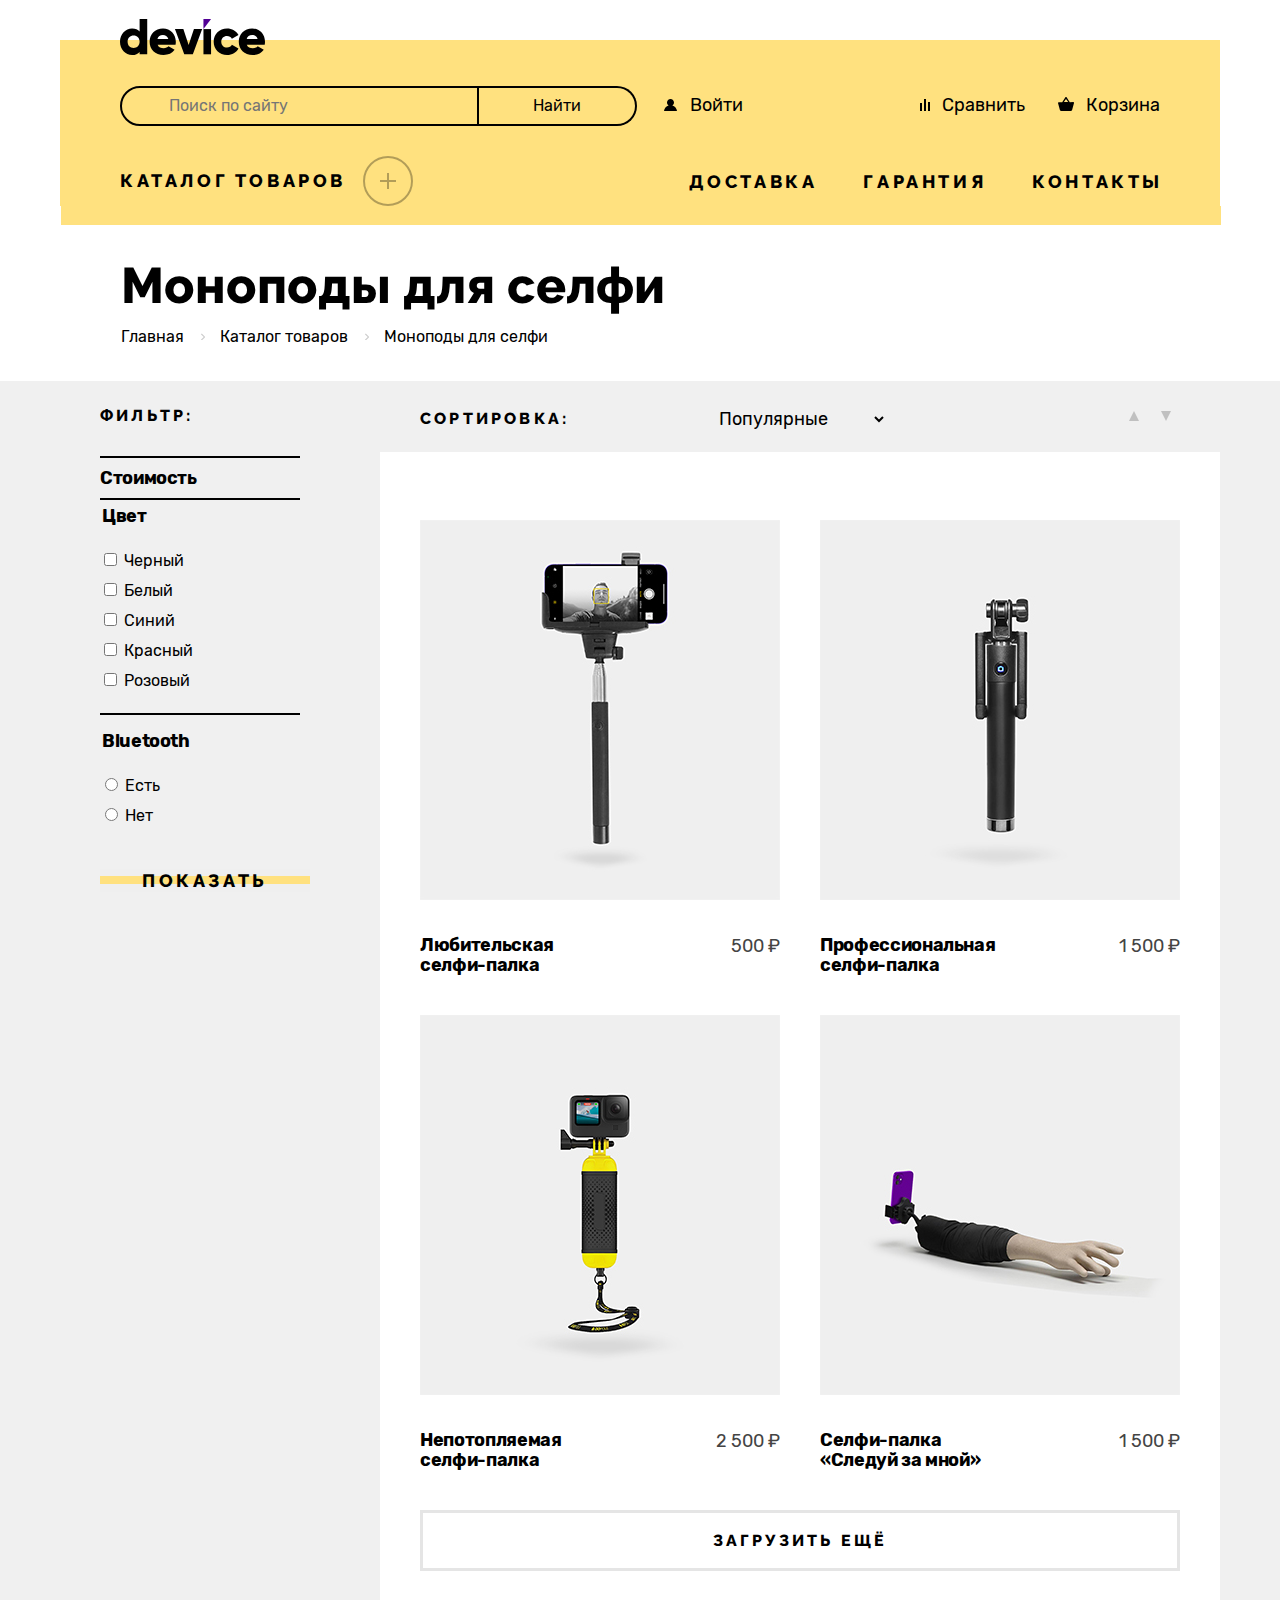
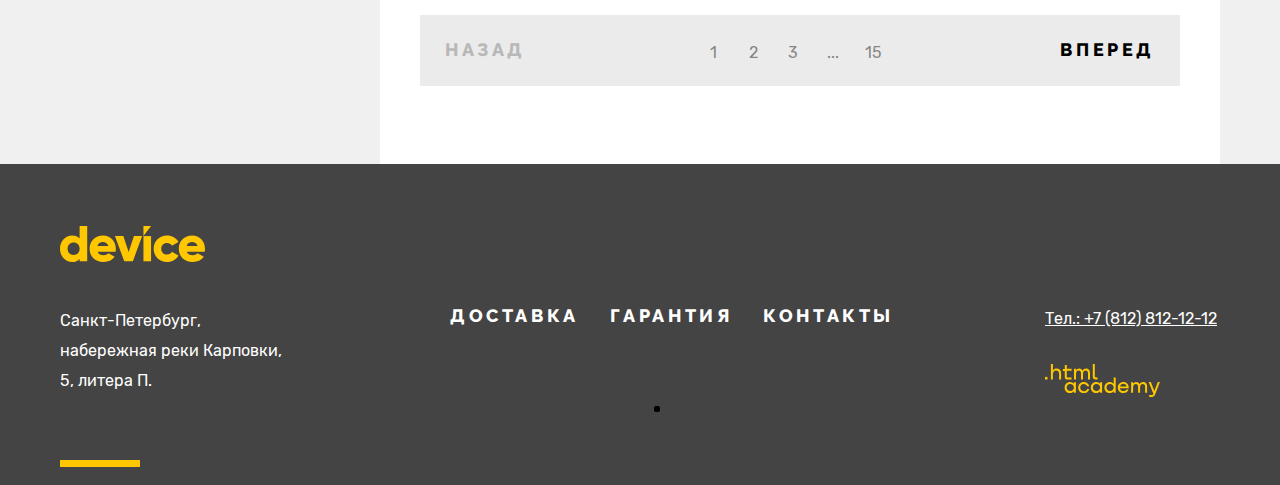
==== catalog.html @ 8b95922e "all" ====
<!DOCTYPE html>
<html lang="ru">

<head>
  <meta charset="utf-8">
  <title>Каталог</title>
  <link rel="stylesheet" href="styles/styles.css">
</head>

<body>
  <header class="page-header">
    <a class="logo-link" href="index.html"">
      <img class="logo" src="images/logo-header.svg" alt="Логотип Device.">
    </a>
    <nav class="navigation">
      <div class="search-line">
        <form action="#" class="search-form">
          <input class="search-input" type="text" name="search-text" placeholder="Поиск по сайту">
          <button type="submit" class="search-button">Найти</button>
        </form>
        <ul class="user-menu">
          <li class="user-item-enter">
            <a href="" class="user-link user--enter">Войти</a>
          </li>
          <div class="basket-item">
            <li class="user-item">
              <a href="" class="user-link user--compare">Сравнить</a>
            </li>
            <li class="user-item">
              <a href="" class="user-link user--basket">Корзина</a>
            </li>
          </div>
        </ul>
      </div>
      <div class="navigation-block">
        <div class="catalog-block">
          <a href="#" class="catalog-link catalog--plus">Каталог товаров</a>
          <div class="subcatalog">
            <ul class="subcatalog-list">
              <li class="subcatalog-item">
                <a href="#" class="subcatalog-link">Виртуальная реальность</a>
              </li>
              <li class="subcatalog-item">
                <a href="#" class="subcatalog-link">Моноподы для cелфи</a>
              </li>
              <li class="subcatalog-item">
                <a href="#" class="subcatalog-link">Экшн-камеры</a>
              </li>
            </ul>
            <ul class="subcatalog-list">
              <li class="subcatalog-item">
                <a href="#" class="subcatalog-link">Фитнес-браслеты</a>
              </li>
              <li class="subcatalog-item">
                <a href="#" class="subcatalog-link">Умные часы</a>
              </li>
            </ul>
            <ul class="subcatalog-list">
              <li class="subcatalog-item">
                <a href="#" class="subcatalog-link">Квадрокоптеры</a>
              </li>
            </ul>
          </div>
        </div>
        <ul class="navigation-service">
          <li class="navigation-service-item">
            <a href="#" class="navigation-service-link">Доставка</a>
          </li>
          <li class="navigation-service-item">
            <a href="#" class="navigation-service-link">Гарантия</a>
          </li>
          <li class="navigation-service-item">
            <a href="#" class="navigation-service-link">Контакты</a>
          </li>
        </ul>
      </div>
    </nav>
  </header>
  <main class="main-inner">
    <header class="navigation-main">
      <span class="yellow-line"></span>
      <div class="navigation-main-block">
        <h1 class="navigation-title">Моноподы для селфи</h1>
        <ul class="navigation-list">
          <li class="navigation-item">
            <a class="navigation-link" href="">Главная</a>
          </li>
          <li class="navigation-item">
            <a class="navigation-link" href="">Каталог товаров</a>
          </li>
          <li class="navigation-item">
            <a class="navigation-link" href="">Моноподы для селфи</a>
          </li>
        </ul>
      </div>
    </header>
    <section class="catalog">
      <div class="catalog-size">
        <div class="catalog-blocks">
          <div class="filter-block">
            <h2 class="visually-hidden">Список товаров с фильтрами</h2>
            <form class="catalog-filter" action="" method="get">
              <h3 class="catalog-title">Фильтр:</h3>
              <h3 class="catalog-sum">Стоимость</h3>
              <fieldset class="catalog-color">
                <legend class="catalog-color-title">Цвет</legend>
                <ul class="catalog-color-list">
                  <li class="catalog-color-item">
                    <label class="control">
                      <input class="control-input" type="checkbox" name="black">
                      Черный
                    </label>
                  </li>
                  <li class="catalog-color-item">
                    <label class="control">
                      <input class="control-input" type="checkbox" name="white">
                      Белый
                    </label>
                  </li>
                  <li class="catalog-color-item">
                    <label class="control">
                      <input class="control-input" type="checkbox" name="blue">
                      Синий
                    </label>
                  </li>
                  <li class="catalog-color-item">
                    <label class="control">
                      <input class="control-input" type="checkbox" name="red">
                      Красный
                    </label>
                  </li>
                  <li class="catalog-color-item">
                    <label class="control">
                      <input class="control-input" type="checkbox" name="pink">
                      Розовый
                    </label>
                  </li>
                </ul>
              </fieldset>
              <fieldset class="catalog-parametr">
                <legend class="catalog-parametr-title">Bluetooth</legend>
                <ul class="catalog-parametr-list">
                  <li class="catalog-parametr-item">
                    <label class="control-parametr">
                      <input class="control-input" type="radio" name="yes">
                      Есть
                    </label>
                  </li>
                  <li class="catalog-parametr-item">
                    <label class="control-parametr">
                      <input class="control-input" type="radio" name="no">
                      Нет
                    </label>
                  </li>
                </ul>
              </fieldset>
              <button class="button-show">Показать</button>
            </form>
          </div>
          <div class="product-block">
            <div class="product-sorting">
              <h2 class="product-title-sorting">Сортировка:</h2>
              <select class="select-control" name="#" id="#">
                <option value="popular">Популярные</option>
                <option value="cheap">Сначала дешёвое</option>
                <option value="expensive">Сначала дорогое</option>
              </select>
              <a href="#" class="button-up button-light">
                <span class="visually-hidden">Показать список</span>
              </a>
              <a class="button-down" href="#">
                <span class="visually-hidden">Показать карточки</span>
              </a>
            </div>
            <div class="background-product">
              <div class="product-image-block">
                <ul class="product-list">
                  <li class="product-item">
                    <a class="product-link" href="#">
                      <img class="product-image" src="./images/product/product-1.jpg" width="360px"
                      height="380px" alt="#">
                      <h3 class="product-title">Любительская селфи-палка</h3>
                      <p class="product-price">500 ₽</p>
                    </a>
                  </li>
                </ul>
                <ul class="product-list">
                  <li class="product-item">
                    <a class="product-link" href="#">
                    <img class="product-image" src="./images/product/product-2.jpg" width="360px"
                      height="380px" alt="#">
                      <h3 class="product-title">Профессиональная селфи-палка</h3>
                      <p class="product-price">1 500 ₽</p>
                    </a>
                  </li>
                </ul>
                <ul class="product-list">
                  <li class="product-item">
                    <a class="product-link" href="#">
                    <img class="product-image" src="./images/product/product-3.jpg" width="360px"
                      height="380px" alt="#">
                      <h3 class="product-title">Непотопляемая селфи-палка</h3>
                      <p class="product-price">2 500 ₽</p>
                    </a>
                  </li>
                </ul>
                <ul class="product-list">
                  <li class="product-item">
                    <a class="product-link" href="#">
                    <img class="product-image" src="./images/product/product-4.jpg" width="360px"
                      height="380px" alt="#">
                      <h3 class="product-title">Селфи-палка «Следуй за мной»</h3>
                      <p class="product-price">1 500 ₽</p>
                    </a>
                  </li>
                </ul>
              </div>
              <button class="download-more">Загрузить ещё</button>
              <ul class="pagination">
                <li class="pagination-item">
                  <a class="pagination-link pagination-prev pagination-disabled">Назад</a>
                </li>
                <ul class="pagination-number">
                  <li class="pagination-item-number">
                    <a class="pagination-link-number pagination-current">1</a>
                  </li>
                  <li class="pagination-item-number">
                    <a class="pagination-link-number" href="#">2</a>
                  </li>
                  <li class="pagination-item-number">
                    <a class="pagination-link-number" href="#">3</a>
                  </li>
                  <li class="pagination-item-number">
                    <a class="pagination-link-number" href="#">...</a>
                  </li>
                  <li class="pagination-item-number">
                    <a class="pagination-link-number" href="#">15</a>
                  </li>
                </ul>
                <li class="pagination-item">
                  <a class="pagination-link pagination-next" href="#">Вперед</a>
                </li>
            </div>
          </div>
        </div>
      </div>
      </div>
    </section>
  </main>

  <footer class="page-footer">
    <div class="page-footer-width">
      <div class="page-footer-box">
        <section class="page-footer-address">
          <img class="page-footer-logo" src="images/logo-footer.svg" alt="Логотип Device.">
          <address class="page-footer-address-more">Санкт-Петербург, набережная реки Карповки, 5, литера П.</address>
          <span class="footer-strip"></span>
        </section>
        <section class="footer-navigation-social">
          <ul class="footer-navigation-list" class="footer-navigation-contacts">
            <li class="footer-navigation-item">
              <a class=footer-navigation-link href="#">Доставка</a>
            </li>
            <li class="footer-navigation-item">
              <a class=footer-navigation-link href="#">Гарантия</a>
            </li>
            <li class="footer-navigation-item">
              <a class=footer-navigation-link href="#">Контакты</a>
            </li>
          </ul>
          <ul class="footer-social-list">
            <li class="footer-social-item">
              <a class="footer-button" href="#">
                <span class="visually-hidden">Телеграм</span>
              </a>
            </li>
            <li class="footer-social-item">
              <a class="button" href="#">
                <span class="visually-hidden">YouTube</span>
              </a>
            </li>
            <li class="footer-social-item">
              <a class="button" href="#">
                <span class="visually-hidden">Твитер</span>
              </a>
            </li>
          </ul>
        </section>
        <ul class="footer-phone">
          <li class="footer-phone-item">
            <a class="contacts-phone" href="tel:+78128121212">Тел.: +7 (812) 812-12-12</a>
          </li>
          <li class="footer-phone-item">
            <a class="htmlacademy-link" href="https://htmlacademy.ru/">
              <svg class="htmlacademy-svg" width="115" height="33" viewBox="0 0 115 33" fill="none"
                xmlns="http://www.w3.org/2000/svg">
                <g id="Frame">
                  <g id="Vector">
                    <path d="M0 12.9V15.5H2.5V12.9H0Z"/>
                    <path
                      d="M11.6 4.5C10 4.5 8.8 5.2 8 6.2H7.9V0H5.9V15.5H7.9V10.2C7.9 8.1 9.2 6.6 11.2 6.6C13 6.6 14.1 8 14.1 9.8V15.5H16.1V9.4C16.2 6.4 14.3 4.5 11.6 4.5Z" />
                    <path
                      d="M26.6 4.8H21.8V1.1H19.8V4.9H17.9V6.9H19.8V12.9C19.8 14.6 20.8 15.6 22.5 15.6H26.6V13.6H22.9C22.2 13.6 21.8 13.2 21.8 12.5V6.8H26.6V4.8Z" />
                    <path
                      d="M41.1 4.6C39.5 4.6 38.2 5.4 37.6 6.7H37.5C36.9 5.5 35.7 4.6 34.1 4.6C32.7 4.6 31.6 5.4 31 6.4H30.9V4.8H29V15.4H31V10C31 8 32 6.5 33.6 6.5C35.1 6.5 36 7.5 36 9.1V15.4H38V9.8C38 7.4 39.4 6.5 40.6 6.5C42.1 6.5 43 7.5 43 9.1V15.4H45V8.9C45.1 6.4 43.6 4.6 41.1 4.6Z" />
                    <path
                      d="M47.8 12.7C47.8 14.4 48.8 15.4 50.6 15.4H52.6V13.4H50.9C50.2 13.4 49.8 13 49.8 12.3V0H47.8V12.7Z" />
                    <path
                      d="M28.9 19.7C28 18.6 26.7 17.9 25 17.9C21.9 17.9 19.6 20.2 19.6 23.5C19.6 26.8 21.9 29.1 25 29.1C26.8 29.1 28 28.3 28.8 27.2H28.9V28.8H30.9V18.2H28.9V19.7ZM25.3 27.1C23.1 27.1 21.7 25.5 21.7 23.5C21.7 21.5 23.1 19.9 25.3 19.9C27.5 19.9 28.9 21.5 28.9 23.5C28.9 25.4 27.5 27.1 25.3 27.1Z" />
                    <path
                      d="M44.2 22C43.7 19.6 41.6 17.9 38.8 17.9C35.4 17.9 33.2 20.4 33.2 23.5C33.2 26.6 35.4 29.1 38.8 29.1C41.6 29.1 43.7 27.3 44.2 24.9H42.1C41.7 26.2 40.4 27.2 38.8 27.2C36.6 27.2 35.2 25.6 35.2 23.6C35.2 21.6 36.6 20 38.8 20C40.4 20 41.6 21 42.1 22.2H44.2V22Z" />
                    <path
                      d="M55.1 19.7C54.2 18.6 52.9 17.9 51.2 17.9C48.1 17.9 45.8 20.2 45.8 23.5C45.8 26.8 48.1 29.1 51.2 29.1C53 29.1 54.2 28.3 55 27.2H55.1V28.8H57.1V18.2H55.1V19.7ZM51.5 27.1C49.3 27.1 47.9 25.5 47.9 23.5C47.9 21.5 49.3 19.9 51.5 19.9C53.7 19.9 55.1 21.5 55.1 23.5C55.1 25.4 53.6 27.1 51.5 27.1Z" />
                    <path
                      d="M68.7 19.8C67.8 18.7 66.5 17.9 64.8 17.9C61.7 17.9 59.4 20.2 59.4 23.5C59.4 26.8 61.6 29.1 64.8 29.1C66.5 29.1 67.8 28.3 68.6 27.3H68.7V28.8H70.7V13.4H68.7V19.8ZM65.1 27.1C62.9 27.1 61.5 25.5 61.5 23.5C61.5 21.5 62.9 19.9 65.1 19.9C67.3 19.9 68.7 21.5 68.7 23.5C68.6 25.5 67.2 27.1 65.1 27.1Z" />
                    <path
                      d="M78.3 17.9C75 17.9 72.8 20.4 72.8 23.5C72.8 26.5 74.9 29.1 78.3 29.1C80.8 29.1 82.8 27.8 83.5 25.5H81.4C80.9 26.5 79.8 27.1 78.4 27.1C76.5 27.1 75.1 25.8 75 24.2H83.8C84 20.6 81.8 17.9 78.3 17.9ZM78.3 19.8C80 19.8 81.3 20.8 81.6 22.4H75.1C75.4 20.9 76.6 19.8 78.3 19.8Z" />
                    <path
                      d="M98.2 17.9C96.6 17.9 95.3 18.7 94.6 19.9H94.5C93.9 18.7 92.7 17.9 91.1 17.9C89.7 17.9 88.6 18.6 88 19.7V18.2H86.1V28.8H88.1V23.4C88.1 21.4 89.1 20 90.7 19.9C92.2 19.9 93.1 20.9 93.1 22.5V28.8H95.1V23.2C95.1 20.8 96.5 19.9 97.7 19.9C99.2 19.9 100.1 20.9 100.1 22.5V28.8H102.1V22.3C102.2 19.7 100.7 17.9 98.2 17.9Z" />
                    <path
                      d="M109.4 27L105.8 18.1H103.6L108.4 29.7C108.1 30.6 107.7 30.9 106.7 30.9H104.2V32.9H106.7C108.5 32.9 109.5 32.1 110.2 30.3L114.9 18.1H112.8L109.4 27Z" />
                  </g>
                </g>
              </svg>
            </a>
          </li>
        </ul>
      </div>
    </div>
  </footer>
</body>

</html>
---- styles/styles.css ----
@font-face {
  font-family: "Raleway";
  font-style: normal;
  font-weight: 800;
  src: url("../fonts/raleway/raleway-800.woff2") format("woff2");
  font-display: swap;
}

@font-face {
  font-family: "Rubik";
  font-style: normal;
  font-weight: 700;
  src: url("../fonts/rubik/rubik-700.woff2") format("woff2");
  font-display: swap;
}

@font-face {
  font-family: "Rubik";
  font-style: normal;
  font-weight: 400;
  src: url("../fonts/rubik/rubik-400.woff2") format("woff2");
  font-display: swap;
}

html {
  height: 100%;
}

body {
  display: flex;
  flex-direction: column;
  min-height: 100%;
  font-family: "Rubik", "Arial", sans-serif;
  font-size: 18px;
  font-weight: 400;
  line-height: 30px;
  margin: 0;
  padding: 0;
}

.visually-hidden {
  position: absolute;
  width: 1px;
  height: 1px;
  margin: -1px;
  border: 0;
  padding: 0;
  white-space: nowrap;
  clip-path: inset(100%);
  clip: rect(0 0 0 0);
  overflow: hidden;
}

.special-link {
  list-style: none;
  color: #000000;
  text-decoration: none;
  font-family: "Raleway", sans-serif;
  font-weight: 800;
  letter-spacing: 3.6px;
  text-transform: uppercase;
  position: relative;
  display: inline-block;
  padding: 0 35px;
  font-style: normal;
}

.special-link::after {
  content: "";
  position: absolute;
  top: 10px;
  left: 0;
  z-index: -1;
  width: 100%;
  height: 8px;
  flex-shrink: 0;
  background-color: #ffe17f;
}

.special-link:hover::after {
  transition: transform 0.2s ease-in-out 0.1s;
  content: "";
  position: absolute;
  top: -5px;
  left: 0;
  z-index: -1;
  width: 100%;
  height: 40px;
  flex-shrink: 0;
  background-color: #ffe17f;
}

.special-link:active::after {
  transition: transform 0.1s ease;
  content: "";
  position: absolute;
  top: -5px;
  left: 0;
  z-index: -1;
  width: 100%px;
  height: 40px;
  flex-shrink: 0;
  background-color: #ffcc33;
}

.page-header {
  background-color: #ffe17f;
  width: 1160px;
  margin: 0 auto;
  position: relative;
  padding: 86px 0 0 0;
  z-index: 50;
}

.page-header::before {
  content: "";
  width: 100%;
  height: 40px;
  position: absolute;
  top: 0;
  left: 0;
  background-color: #ffffff;
}

.logo-link {
  position: absolute;
  top: 19px;
  left: 60px;
}

.logo-link:hover {
}

.logo-link:focus {

}

.logo-link:active {
}


.logo {
}

.navigation {
  width: 1040px;
  margin: 0 auto;
}

.search-line {
  display: flex;
  margin-bottom: 30px;
  align-items: flex-start;
}

.search-form {
  display: flex;
  width: 517px;
}

.search-input {
  width: 359px;
  min-height: 40px;
  border: 2px solid #000000;
  border-radius: 20px 0 0 20px;
  background-color: #ffe17f;
  padding: 3px 47px;
  box-sizing: border-box;
  font-family: "Rubik", sans-serif;
  font-size: 16px;
  font-weight: 400;
  line-height: 20px;
  display: block;
  position: relative;
}

.search-input:focus {
  outline: none;
}

.search-button {
  display: block;
  width: 158px;
  background-color: #ffe17f;
  border: 2px solid #000000;
  border-left: none;
  border-radius: 0 20px 20px 0;
  font-family: "Rubik", sans-serif;
  font-size: 16px;
  font-weight: 400;
  line-height: 20px;
  cursor: pointer;
}

.search-button:hover {
  background: #000000;
  color: #ffffff;
}

.search-button:focus {
}

.search-button:active {
  background: #000000;
  color: rgba(255, 255, 255, 0.3);
}

.user-menu {
  margin: 0;
  padding: 0;
  list-style: none;
  display: flex;
  margin-top: 4px;
}

.user-item-enter {
  width: 214px;
  display: flex;
  margin-left: 26px;
}

.basket-item {
  display: flex;
  width: 256px;
  flex-wrap: wrap;
  justify-content: space-between;
  list-style: none;
  padding: 0;
  margin: 0;
  margin-left: 31px;
}

.user-item {
  margin-left: 12px;
}

.user-link {
  color: #000000;
  text-decoration: none;
  position: relative;
  display: block;
  padding-left: 22px;
}

.user--enter {
  padding-left: 27px;
}

.user-link:hover {
  opacity: 0.6;
}

.user-link:focus {
}

.user-link:active {
  opacity: 0.3;
}

.user-link::after {
  content: "";
  top: 9px;
  left: 0;
  width: 16px;
  height: 14px;
  position: absolute;
  background-color: #ffe17f;
  background-repeat: no-repeat;
}

.user--basket {
  position: relative;
  padding-left: 28px;
  margin-right: 4px;
}


.sub-basket {
  display: none;
  background-color: #000000;
  width: 320px;
}

.sub-basket-list {
  padding: 0;
  margin: 0;
  position: relative;
}

.sub-basket::after {
  position: absolute;
  content: "";
  top: -6px;
  left: 152px;
  width: 14px;
  height: 6px;
  width: 0;
  height: 0;
  border-left: 8px solid transparent;
  border-right: 8px solid transparent;
  border-bottom: 7px solid black;
}

.sub-basket-item {
  display: flex;
  padding: 20px;
  position: relative;
}

.sub-basket-item::before {
  content: "";
  position: absolute;
  top: 20px;
  right: 20px;
  width: 10px;
  height: 10px;
}

.sub-basket-item::before {
  background-image: url("../images/cross-basket.svg");
}

.sub-basket-item:hover:before{
  opacity: 0.6;
}

.sub-basket-item:focus::before {
}

.sub-basket-item:active:before {
  opacity: 0.3;
}

.sub-basket-item:hover {
  opacity: 0.6;
}

.sub-basket-item:focus {
}

.sub-basket-item:active {
  opacity: 0.3;
}

.sub-product-basket {
  margin-right: 23px;
}

.sub-product-name {
  font-family: "Rubik", sans-serif;
  font-size: 16px;
  font-weight: 400;
  line-height: 20px;
  flex-basis: 141px;
  margin: 0;
  color: #ffffff;
}

.sum-basket-list {
  margin: 0;
  padding: 0 20px;
  background-color: #1a1a1a;
}

.sum-basket-item {
  display: flex;
  justify-content: space-between;
  margin-top: -3px;
}

.sum-basket-product {
  font-family: "Rubik", sans-serif;
  font-size: 16px;
  font-weight: 400;
  line-height: 20px;
  color: #ffffff;
  width: 120px;
}

.sum-basket-value {
  font-family: "Rubik", sans-serif;
  font-size: 16px;
  font-weight: 400;
  line-height: 20px;
  color: #ffffff;
  width: 150px;
  text-align: end;
}

.sum-basket-link {
  color: #000000;
  margin: 16px 20px 20px 21px;
  padding: 14px 20px;
  background-color: #ffffff;
  text-decoration: none;
  text-align: center;
  font-family: "Raleway",sans-serif;
  font-size: 18px;
  font-weight: 800;
  line-height: normal;
  letter-spacing: 3.6px;
  text-transform: uppercase;
}

.sum-basket-link:hover {
  background-color:#ffe17f;
}

.sum-basket-link:focus {
}

.sum-basket-link:active {
  color: rgba(0, 0, 0, 0.3);
}

.basket-active:focus-within .sub-basket,
.basket-active:active .sub-basket {
  display: flex;
  position: absolute;
  flex-direction: column;
  right: -17px;
  top: 127px;
}

.user--enter::after {
  background-image: url("../images/icons-navigation/icons-enter.svg");
}

.user--compare::after {
  background-image: url("../images/icons-navigation/icons-compare.svg");
}

.user--basket::after {
  background-image: url("../images/icons-navigation/icons-basket.svg");
  top: 7px;
}

.navigation-block {
  display: flex;
  justify-content: space-between;
  align-items: flex-start;
}

.catalog-block {
  /* display: flex; */
  position: relative;
}

.catalog-link {
  color: #000000;
  text-decoration: none;
  font-family: "Raleway", sans-serif;
  font-size: 18px;
  font-weight: 800;
  letter-spacing: 3.6px;
  text-transform: uppercase;
  align-self: flex-end;
  position: relative;
  display: inline-block;
  padding: 10px 50px 10px 0;
  min-height: 50px;
  box-sizing: border-box;
}

.catalog-link::after {
  content: "";
  top: 0;
  right: -17px;
  width: 50px;
  height: 50px;
  position: absolute;
  background-color: #ffe17f;
}

.catalog--plus::after {
  background-image: url("../images/plus.svg");
}

.subcatalog {
  display: none;
  position: absolute;
  z-index: 29;
  background: #ffe17f;
  width: 1160px;
  left: -60px;
  top: 100%;
  padding: 0 0 70px 60px;
  box-sizing: border-box;
  gap: 30px;
}

.catalog-block:hover .subcatalog,
.catalog-block:focus-within .subcatalog {
  display: flex;
  padding-top: 14px;
}

.subcatalog-list {
  margin: 0;
  padding: 0;
  list-style: none;
}

.subcatalog-item {
}

.subcatalog-link {
  color: #000000;
  text-decoration: none;
}

.navigation-service {
  margin: 0;
  padding: 0;
  list-style: none;
  display: flex;
  justify-content: flex-end;
  width: 600px;
  gap: 20px 46px;
  flex-wrap: wrap;
  margin-right: -3px;
}

.navigation-service-item {
}

.navigation-service-link {
  text-decoration: none;
  color: #000000;
  text-transform: uppercase;
  font-family: "Raleway", sans-serif;
  font-size: 18px;
  font-weight: 800;
  letter-spacing: 3.6px;
  padding-top: 11px;
  display: block;
}

.main-index {
}

.welcome {
  width: 1160px;
  margin: 0 auto;
  padding-bottom: 50px;
}

.slider-container {
}

.slider-list {
  margin: 0;
  padding: 0;
  list-style: none;
}

.slider-screen {
  display: none;
  position: relative;
}

.slider-screen-active {
  display: flex;
}

.slider-number {
  height: 135px;
  width: 100%;
  position: absolute;
  top: 0px;
  left: 0;
  background-color: #ffe17f;
  text-align: right;
  color: #ffffff;
  font-family: "Rubik", sans-serif;
  font-size: 180px;
  font-weight: 700;
  line-height: 30px;
  display: flex;
  justify-content: flex-end;
  align-items: center;
  box-sizing: border-box;
  padding-right: 48px;
  padding-top: 27px;
}

.slider-image-block {
  padding-right: 40px;
  z-index: 20;
  position: relative;
}

.slider-image {
  margin-top: -16px;
}

.slider-text-block {
  z-index: 20;
  position: relative;
  margin-top: 105px;
}

.slider-text {
  margin: 0;
  font-family: "Raleway", sans-serif;
  font-size: 50px;
  font-weight: 800;
  line-height: 50px;
  color: #000000;
  margin-bottom: 29px;
}

.slider-description {
  font-style: normal;
  font-weight: 400;
  line-height: 30px;
  margin: 0;
  color: #444444;
  margin-bottom: 55px;
}

.slider-link {
  margin-bottom: 50px;
}

.slider-parameters {
  display: flex;
  flex-wrap: wrap;
  margin: 5px;
}

.slider-parameter {
  margin-right: 20px;
  display: flex;
  flex-direction: column;
}

.parameter-name {
  color: #444444;
  font-family: "Rubik", sans-serif;
  font-size: 16px;
  font-weight: 400;
  margin-top: 12px;
}

.parameter-value {
  margin: 0;
  font-family: "Rubik", sans-serif;
  font-size: 36px;
  font-weight: 400;
  order: -1;
}

.slider-left {
  display: none;
}

.slider-right {
  display: none;
}

.bullits {
  margin: 0;
  padding: 0;
}

.bullit-item {
  list-style: none;
}

.button {
  display: none;
}

.assortment {
  padding-bottom: 157px;
  width: 1160px;
  margin: 0 auto;
}

.assortment-list {
  padding: 0;
  margin: 0;
  list-style: none;
  display: flex;
  justify-content: flex-start;
  gap: 40px;
  flex-wrap: wrap;
}

/* .assortment-list li {
  flex-grow: 1;

} */

.assortment-item {
  width: 160px;
}

.assortment-link {
  text-decoration: none;
  font-weight: 800;
  line-height: 24px;
  color: #000000;
  font-family: "Raleway", sans-serif;
  display: block;
  padding: 195px 0 0;
  position: relative;
}

.assortment-link::before {
  content: "";
  width: 160px;
  height: 160px;
  background-color: #ffe17f;
  position: absolute;
  top: 0;
  left: 0;
  background-position: 0 0;
  background-repeat: no-repeat;
}

.assortment-link:hover::before {
  background-color: #ffc700;
}

.assortment-link:focus::before {
}

.assortment-link:active::before {
  opacity: 0.3;
}

.assortment--vr::before {
  background-image: url("../images/assort/vr.svg");
}

.assortment--stick::before {
  background-image: url("../images/assort/selfie.svg");
}

.assortment--camera::before {
  background-image: url("../images/assort/camera.svg");
}

.assortment--fitness::before {
  background-image: url("../images/assort/fitness.svg");
}

.assortment--watch::before {
  background-image: url("../images/assort/watch.svg");
}

.assortment--quadrocopter::before {
  background-image: url("../images/assort/quadrocopter.svg");
}

.delivery {
  position: relative;
  margin-bottom: 116px;
}

.delivery::after {
  background-color: #f0f0f0;
  content: "";
  top: 0;
  right: 0;
  position: absolute;
  width: 100%;
  height: 100%;
  z-index: -2;
}

.delivery::before {
  position: absolute;
  content: "";
  width: 100%;
  height: 32px;
  top: 0;
  left: 0;
  z-index: -1;
  background-color: #ffffff;
}

.delivery-box {
  width: 1160px;
  margin: auto;
  padding-bottom: 94px;
  position: relative;
  padding-left: 17px;
  position: relative;
}

.delivery-flex-box {
  display: flex;
  justify-content: space-between;
}

.delivery-list {
  margin: 0;
  padding: 0;
  list-style: none;
}

.delivery-partition {
  position: absolute;
  background-color: #000000;
  width: 7px;
  height: 100%;
  flex-shrink: 0;
  top: -72px;
  left: 288px;
}

.delivery-item {
  display: flex;
  flex-direction: column;
  justify-content: center;
}

.delivery-item:not(:last-child) {
  margin-bottom: 56px;
}

.delivery-button {
  font-family: "Raleway", sans-serif;
  font-size: 18px;
  font-weight: 800;
  letter-spacing: 3.6px;
  text-transform: uppercase;
  border: none;
  background: none;
  position: relative;
  padding: 0 10px 0 10px;
}

.delivery-button::after {
  top: 7px;
}

.delivery-button:hover::after {
  top: -8px;
}

.delivery-button.delivery-button-current {
  color: #ffe17f;
}

.delivery-button.delivery-button-current::after {
  content: "";
  top: -8px;
  left: -9px;
  width: 280px;
  height: 40px;
  flex-shrink: 0;
  position: absolute;
  background-color: #000000;
  z-index: -1;
  color: #ffe17f;
}


.delivery-screens {
  margin: 0;
  padding: 0;
  list-style: none;
  position: relative;
  margin-right: 313px;
  width: 452px;
  display: flex;
}

.delivery-screens::before {
  content: "";
  position: absolute;
  top: 10px;
  left: 200px;
}

.delivery-item-active {
}

.delivery-title {
  margin: 0;
  font-family: "Raleway", sans-serif;
  font-size: 50px;
  font-style: normal;
  font-weight: 800;
  line-height: 50px;
  margin-bottom: 34px;
}

.delivery-text {
  margin: 0;
  width: 452px;
  min-height: 90px;
  font-family: "Rubik", sans-serif;
  font-size: 18px;
  font-style: normal;
  font-weight: 400;
  line-height: 30px;
}

.delivery-active-image {
  content: "";
  top: 7px;
  left: 106px;
  width: 136px;
  height: 164px;
  flex-shrink: 0;
  position: relative;
  background-image: url("../images/delivery.svg");
}

.delivery-rare {
  display: flex;
  position: relative;
  justify-content: center;
  margin: 0 auto;
  width: 1160px;
  background-color: #f0f0f0;
  margin-bottom: 110px;
}

.delivery-rare-link {
  font-family: "Raleway", sans-serif;
  font-size: 20px;
  font-weight: 800;
  line-height: normal;
  letter-spacing: 4px;
  color: #000000;
  text-transform: uppercase;
  display: block;
  text-decoration: none;
  padding: 40px 319px;
}

.delivery-rare-link:hover {
}

.delivery-rare-link:focus {
}
.delivery-rare-link:active {
  opacity: 0.3;
}

.delivery-rare-link::before {
  content: "";
  position: absolute;
  top: 0;
  left: 0;
  width: 125px;
  height: 104px;
  flex-shrink: 0;
  z-index: 0;
  background-color: #ffe17f;
  background-position: 40px 38px;
  background-repeat: no-repeat;
}

.delivery-rare-link::before {
  background-image: url("../images/delivery-car.svg");
}

.delivery-rare-link:hover::before {
  background-color: #ffc700;
}

.delivery-rare-link:focus::before {
}

.delivery-rare-link:active::before {
  opacity: 0.3;
}

.delivery-rare-link::after {
  content: "";
  position: absolute;
  top: 30px;
  right: 43px;
  width: 40px;
  height: 40px;
  flex-shrink: 0;
  z-index: 0;
  background-repeat: no-repeat;
  opacity: 0.5;
}

.delivery-rare-link::after {
  background-image: url("../images/frame-exclamation.svg");
}

.delivery-rare-link:hover::after {
  opacity: 1;
}

.delivery-rare-link:focus::after {
}

.delivery-rare-link:active::after {
  opacity: 0.3;
}

.info-contacts {
  margin: 0 auto;
  width: 1160px;
  padding-bottom: 70px;
}

.info-contact {
  display: flex;
  gap: 108px;
}

.info {
  margin-top: 6px;
}

.info-about {
  margin: 0;
  padding: 0;
  font-size: 50px;
  font-family: "Raleway", sans-serif;
  font-weight: 800;
  line-height: 50px;
  margin-bottom: 48px;
  position: relative;
}

.info-about::after {
  position: absolute;
  content: "";
  top: -47px;
  left: 0px;
  background-color: #000000;
  width: 84px;
  height: 7px;
  flex-shrink: 0;
}

.info-description {
  margin: 0;
  line-height: 30px;
  color: #444444;
  margin-bottom: 27px;
}

.info-list-more {
  margin: 0;
  margin-bottom: 28px;
  font-weight: 700;
  line-height: 35px;
  letter-spacing: -0.36px;
}

.info-item-more::marker {
  color: green;
  white-space: 50px;
}

.info-item-more:not(:last-child) {
  margin-bottom: 3px;
}

.info-more-detailed {
  margin-left: 5px;
}

.contacts {
  padding-left: 40px;
  padding-top: 6px;
}

.contacts-title {
  margin: 0;
  padding: 0;
  font-family: "Raleway", sans-serif;
  font-size: 50px;
  font-weight: 800;
  line-height: 50px;
  margin-bottom: 48px;
  position: relative;
}

.contacts-title::after {
  position: absolute;
  content: "";
  top: -49px;
  left: 2px;
  background-color: #000000;
  width: 84px;
  height: 7px;
  flex-shrink: 0;
}

.contacts-text {
  margin: 0;
  padding: 0;
  color: #444444;
  margin-bottom: 30px;
}

.contacts-desc {
  margin: 0;
  margin-bottom: 15px;
  padding: 0;
  font-size: 24px;
  font-style: normal;
  font-weight: 700;
  line-height: 30px;
  color: #444444;
}

.contacts-address {
  margin: 0;
  padding: 0;
  color: #444444;
  font-style: normal;
}

.contacts-phone {
  color: #444444;
  margin-bottom: 30px;
  display: block;
  font-style: normal;
}

.contacts-phone:hover {
  color: #ffc700;
}

.contacts-phone:focus {

}

.contacts-phone:active {
  color: #ffc700;
  opacity: 0.3;
}

.contacts-time {
  color: #444444;
  font-size: 24px;
  font-weight: 700;
  margin: 0;
  padding: 0;
  font-style: normal;
}

.contacts-list {
  margin: 0;
  padding: 0;
  padding-top: 11px;
  list-style: none;
  color: #444444;
  margin-bottom: 39px;
}

.contacts-item-time {
  font-style: normal;
}

.contacts-button {
  margin-left: 3px;
}

.mailing {
  background-color: #f0f0f0;
  padding-top: 74px;
  padding-bottom: 56px;
}

.mailing-width {
  margin: 0 auto;
  width: 1160px;
}

.mailing-text-title {
  display: flex;
  margin-bottom: 144px;
}

.mailing-title {
  margin: 0;
  padding: 0;
  font-size: 50px;
  font-weight: 800;
  line-height: 50px;
  margin-right: 252px;
}

.mailing-text {
  margin: 0;
  padding: 0;
  color: #444444;
  font-family: "Rubik", sans-serif;
  font-size: 18px;
  font-style: normal;
  font-weight: 400;
  line-height: 30px;
}

.mailing-button-free {
  display: flex;
  justify-content: space-between;
}

.mailing-form {
  display: flex;
}

.email-input {
  width: 557px;
  border: none;
  border-bottom: 3px solid #c4c4c4;
  min-height: 40px;
  background-color: #f0f0f0;
  font-family: "Rubik", sans-serif;
  font-size: 18px;
  font-weight: 400;
  line-height: 30px;
  padding-left: 10px;
  color: #444444;
}

.email-input:hover {
}

.email-input:focus {
  outline: none;
  background-color: #C4C4C4;;
}

.email-input:active {
}

input.email-input[type="text"]::placeholder {
  font-family: "Rubik", sans-serif;
  font-size: 18px;
  font-weight: 400;
  line-height: 30px;
}

.mailing-button {
  font-size: 18px;
  font-weight: 800;
  color: #000000;
  border: 3px solid #c4c4c4;
  text-transform: uppercase;
  padding: 18px 39px;
  text-align: center;
  letter-spacing: 3.6px;
  font-family: "Raleway", sans-serif;
  cursor: pointer;
}

.mailing-button:hover {
  font-size: 18px;
  font-weight: 800;
  color: #ffffff;
  border: 3px solid #000000;
  text-transform: uppercase;
  padding: 18px 39px;
  text-align: center;
  letter-spacing: 3.6px;
  font-family: "Raleway", sans-serif;
  cursor: pointer;
  background-color: #000000;
}

.mailing-button:focus {
}

.mailing-button:active {
  color: rgba(255, 255, 255, 0.3);
}

.mailing-free {
  color: #444444;
  padding: 0;
  margin: 0;
  position: relative;
  align-self: center;
}

.mailing-free::after {
  content: "";
  position: absolute;
  top: 6px;
  left: -28px;
  width: 16px;
  height: 16px;
}

.mailing-free::after {
  background-image: url("../images/tick-big1.svg");
}

.page-footer {
  background-color: #444444;
}

.page-footer a {
  color: #ffffff;
  text-decoration: none;
}

.page-footer-width {
  width: 1160px;
  margin: 0 auto;
}

.page-footer-box {
  display: flex;
  justify-content: space-between;
}

.page-footer-address {
  width: 239px;
  min-height: 182px;
  flex-shrink: 0;
  margin-top: 62px;
}

.page-footer-logo {
  margin-bottom: 35px;
}

.page-footer-address-more {
  font-size: 16px;
  font-style: normal;
  color: #ffffff;
  flex-wrap: wrap;
}

.footer-strip {
  position: relative;
}

.footer-strip::after {
  content: "";
  position: absolute;
  top: 64px;
  left: 0;
  width: 80px;
  height: 7px;
  flex-shrink: 0;
  background-color: #ffc700;
}

.footer-navigation-social {
  display: flex;
  width: 444px;
  min-height: 123px;
  flex-direction: column;
  padding-bottom: 61px;
  padding-top: 137px;
}

.footer-navigation-list {
  margin: 0;
  padding: 0;
  list-style: none;
  display: flex;
  justify-content: space-between;
  padding-bottom: 62px;
  flex-wrap: wrap;
}

.footer-navigation-item {
}

.footer-navigation-link {
  font-family: "Raleway", sans-serif;
  font-size: 18px;
  font-weight: 800;
  line-height: normal;
  letter-spacing: 3.6px;
  text-transform: uppercase;
  position: relative;
}

.footer-navigation-link:hover {
  color: #ffc700;
}

.footer-navigation-link:hover::after {
  position: absolute;
  content: "";
  bottom: -5px;
  left: -1px;
  width: 100%;
  height: 2px;
  background-color: #ffc700;
}

.footer-navigation-link:focus {

}

.footer-navigation-link:active::after {
  position: absolute;
  content: "";
  bottom: -5px;
  left: -1px;
  width: 100%;
  height: 2px;
  background-color: #ffc700;
  opacity: 0.3;
}

.footer-navigation-link:active {
  opacity: 0.3;
}

.footer-social-list {
  margin: 0;
  padding: 0;
  display: flex;
  justify-content: center;
}

.footer-social-item {
}

.footer-button {
  position: relative;
}

.footer-button::after {
  content: "";
  position: absolute;
  top: 0;
  left: 0;
  width: 14px;
  height: 12px;
  flex-shrink: 0;
}

.footer-button::after {
  background-image: url("../images/icons-telegram.svg");
}

.footer-phone {
  margin: 0;
  padding: 0;
  list-style: none;
  width: 175px;
  height: 116px;
  flex-shrink: 0;
  padding-bottom: 65px;
  padding-top: 140px;
}

.footer-phone-item-tel {
}

.footer-phone-item {
}

li .contacts-phone {
  font-size: 16px;
  text-decoration: underline;
}

.htmlacademy-link {
  position: relative;
}

.htmlacademy-svg {
  fill: #ffc700;
}

.htmlacademy-link:hover .htmlacademy-svg {
  fill: #ffffff;
}

.htmlacademy-link:focus {
  outline: none;
}

.htmlacademy-link:focus .htmlacademy-svg {
  fill: #ffffff;
  opacity: 0.3;
}

.htmlacademy-link:active .htmlacademy-svg {
  fill: #ffc700;
}

.main-inner {
}

.navigation-main {
  width: 1079px;
  margin: 0 auto;
  padding-top: 35px;
  position: relative;
}

.yellow-line {
  position: absolute;
  content: "";
  width: 1160px;
  height: 19px;
  top: 0;
  right: -41px;
  background-color: #ffe17f;
}

.navigation-main-block {
  position: relative;
  display: flex;
  flex-direction: column;
  align-items: flex-start;
  gap: 10px;
  padding: 20px 0 30px 20px;
}

.navigation-title {
  margin: 0;
  font-family: "Raleway", sans-serif;
  font-size: 50px;
  font-style: normal;
  font-weight: 800;
  line-height: 50px;
}

.navigation-list {
  display: flex;
  list-style: none;
  margin: 0;
  padding: 0;
}

.navigation-item {
  position: relative;
}

.navigation-item:hover {
  opacity: 0.6;
}

.navigation-item:focus {

}

.navigation-item:active {
  opacity: 0.3;
}

.navigation-item:not(:last-child) {
  padding-right: 36px;
}

.navigation-item:not(:last-child)::after {
  position: absolute;
  content: "";
  width: 4px;
  height: 7px;
  right: 15px;
  top: 12px;
  background-repeat: no-repeat;
}

.navigation-item:not(:last-child)::after {
  background-image: url("../images/arrow.svg");
}

.navigation-link {
  text-decoration: none;
  color: #000000;
  font-family: "Rubik", sans-serif;
  font-size: 16px;
  font-style: normal;
  font-weight: 400;
  line-height: 20px;
}

.catalog {
  background-color: #f0f0f0;
}

.catalog-size {
  width: 1160px;
  margin: 0 auto;
}

.catalog-blocks {
  display: grid;
  grid-template-columns: 320px 840px;
}

.filter-block {
  margin-left: 40px;
}

.catalog-filter {
}

.catalog-title {
  margin: 0;
  padding: 25px 0;
  font-family: "Raleway", sans-serif;
  font-size: 16px;
  font-weight: 800;
  line-height: normal;
  letter-spacing: 3.2px;
  text-transform: uppercase;
}

.catalog-sum {
  font-family: "Rubik", sans-serif;
  font-size: 18px;
  font-style: normal;
  font-weight: 700;
  line-height: 20px;
  letter-spacing: -0.36px;
  position: relative;
}

.catalog-sum::after {
  background-color: #000000;
  position: absolute;
  content: "";
  width: 200px;
  height: 2px;
  top: -12px;
  left: 0;
}

.catalog-color {
  margin: 0;
  margin-bottom: 35px;
  border: none;
  padding: 0;
  position: relative;
}

.catalog-color::after {
  background-color: #000000;
  position: absolute;
  content: "";
  width: 200px;
  height: 2px;
  top: -48px;
  left: 0;
}

.catalog-color-title {
  margin-bottom: 20px;
  font-family: "Rubik", sans-serif;
  font-size: 18px;
  font-weight: 700;
  line-height: 20px;
  letter-spacing: -0.36px;
}

.catalog-color-list {
  list-style: none;
  margin: 0;
  padding: 0;
}

.catalog-color-item {
  font-family: "Rubik", sans-serif;
  font-size: 16px;
}

.control {
}

.control-input {
}

.catalog-parametr {
  margin: 0;
  margin-bottom: 35px;
  border: none;
  padding: 0;
}

.catalog-parametr-title {
  margin-bottom: 20px;
  font-family: "Rubik", sans-serif;
  font-size: 18px;
  font-weight: 700;
  line-height: 20px;
  letter-spacing: -0.36px;
  position: relative;
}

.catalog-parametr-title::after {
  background-color: #000000;
  position: absolute;
  content: "";
  width: 200px;
  height: 2px;
  top: -18px;
  left: 0;
}

.catalog-parametr-list {
  list-style: none;
  margin: 0;
  padding: 0;
}

.catalog-parametr-item {
  font-family: "Rubik", sans-serif;
  font-size: 16px;
}

.conrtol-parametr {
}

.control-input {
}

.button-show {
  display: inline;
  text-align: center;
  cursor: pointer;
  width: 210px;
  border: none;
  font-family: "Raleway", sans-serif;
  font-size: 18px;
  font-weight: 800;
  line-height: normal;
  letter-spacing: 3.6px;
  text-transform: uppercase;
  position: relative;
  z-index: 10;
}

.button-show::after {
  position: absolute;
  content: "";
  top: 7px;
  left: 0px;
  z-index: -2;
  width: 210px;
  height: 8px;
  flex-shrink: 0;
  background-color: #ffe17f;
}

.product-block {
}

.product-sorting {
  display: flex;
  justify-content: space-between;
  padding: 10px 40px 4px 40px;
}

.product-title-sorting {
  font-family: "Raleway", sans-serif;
  font-size: 16px;
  font-weight: 800;
  letter-spacing: 3.2px;
  text-transform: uppercase;
}

.select-control {
  height: 30px;
  align-self: center;
  font-family: "Rubik", sans-serif;
  font-size: 18px;
  font-style: normal;
  font-weight: 400;
  line-height: 30px;
  border: none;
  background-color: #f0f0f0;
}

.popular {
}

.cheap {
}

.expensive {
}

.button-up {
  position: relative;
}

.button-up::after {
  position: absolute;
  content: "";
  left: 95px;
  top: 20px;
  width: 0px;
	height: 0px;
	border-left: 5px solid transparent;
	border-right: 5px solid transparent;
	border-bottom: 10px solid black;
  z-index: 1;
  opacity: 0.2;
}

.button-up:hover::after {
  opacity: 0.5;
}

.button-up:focus::after {
}

.button-up:active::after {
  opacity: 1;
}

.button-down {
  position: relative;
}

.button-down::after {
  position: absolute;
  content: "";
  right: 9px;
  top: 20px;
	width: 0;
	height: 0;
	border-left: 5px solid transparent;
	border-right: 5px solid transparent;
	border-top: 10px solid black;
  opacity: 0.2;
}

.button-down:hover::after {
  opacity: 0.5;
}

.button-down:focus::after {
}

.button-down:active::after {
  opacity: 1;
}

.background-product {
  background-color: #ffffff;
  padding: 68px 40px 78px 40px;
}

.product-image-block {
  display: grid;
  grid-template-columns: 360px 360px;
  gap: 40px;
  padding-bottom: 40px;
}

.product-list {
  margin: 0;
  padding: 0;
  list-style: none;
}

.product-item {
}

.product-image {
  margin-bottom: 35px;
  position: relative;
}

.product-image:hover {

}

.product-image::after {
  content: "";
  position: absolute;
  top: 10px;
  left: 0;
  z-index: 1;
  width: 100%;
  height: 8px;
  flex-shrink: 0;
  background-color: #ffe17f;
}

.product-image:hover::after {
  transition: transform 0.2s ease-in-out 0.1s;
  content: "";
  position: absolute;
  top: -5px;
  left: 0;
  z-index: 1;
  width: 100%;
  height: 40px;
  flex-shrink: 0;
  background-color: #ffe17f;
}

.product-image:active::after  {
  transition: transform 0.1s ease;
  content: "";
  position: absolute;
  top: -5px;
  left: 0;
  z-index: 1;
  width: 100%px;
  height: 40px;
  flex-shrink: 0;
  background-color: #ffcc33;
}


.product-link {
  text-decoration: none;
  color: #000000;
  display: flex;
  flex-wrap: wrap;
  width: 360px;
  min-height: 40px;
  justify-content: space-between;
  align-items: flex-start;
}

.product-title {
  margin: 0;
  padding: 0;
  flex-basis: 201px;
  font-family: "Rubik", sans-serif;
  font-size: 18px;
  font-style: normal;
  font-weight: 700;
  line-height: 20px;
  letter-spacing: -0.35px;
}

.product-price {
  color: #444444;
  margin: 0;
  padding: 0;
  font-family: "Rubik", sans-serif;
  font-size: 18px;
  font-weight: 400;
  line-height: normal;
}

.download-more {
  display: inline;
  padding: 18px 39px;
  text-align: center;
  width: 760px;
  border: 3px solid #e5e5e5;
  background-color: #ffffff;
  color: #000000;
  font-family: "Raleway", sans-serif;
  font-size: 16px;
  font-weight: 800;
  line-height: normal;
  letter-spacing: 3.2px;
  text-transform: uppercase;
  cursor: pointer;
  margin-bottom: 44px;
}

.download-more:hover {
  border: 3px solid #000000;
}

.download-more:focus {

}

.download-more:active {
  opacity: 0.3;
}

.pagination {
  padding: 0;
  margin: 0;
  background-color: #ebebeb;
  display: flex;
  justify-content: space-between;
  list-style: none;
  min-height: 71px;
  align-items: center;
}

.pagination-item {
}

.pagination-link {
  text-decoration: none;
}

.pagination-link.pagination-prev.pagination-disabled {
  color: #444444;
  opacity: 0.3;
  padding: 25px;
  font-family: "Raleway", sans-serif;
  font-size: 18px;
  font-weight: 800;
  line-height: normal;
  letter-spacing: 3.6px;
  text-transform: uppercase;
  cursor: pointer;
}

.pagination-number {
  display: flex;
  justify-content: space-between;
  padding: 0;
  margin: 0;
  margin-top: 13px;
  cursor: pointer;
}

.pagination-item-number {
  list-style: none;
  width: 40px;
  height: 40px;
  text-align: center;
}

.pagination-link-number {
  text-decoration: none;
  color: #444444;
  font-family: "Rubik", sans-serif;
  font-size: 16px;
  font-style: normal;
  font-weight: 400;
  line-height: 20px;
  opacity: 0.6;
}

.pagination-link-number:hover {
  opacity: 1;
}

.pagination-link-number:focus{

}

.pagination-link-number:active {
  opacity: 0.1;
}

.pagination-link-number.pagination-current {
}

.pagination-link.pagination-next {
  font-family: "Raleway", sans-serif;
  font-size: 18px;
  font-style: normal;
  font-weight: 800;
  line-height: normal;
  letter-spacing: 3.6px;
  text-transform: uppercase;
  padding: 25px;
  color: #000000;
}

.modal {
  position: fixed;
  width: 100%;
  height: 100%;
  background-color: rgba(255, 0, 0, 0.5);
  top: 0;
  left: 0;
  z-index: 200;
  display: flex;
  justify-content: center;
  align-items: center;
}

.modal--close {
  display: none;
}

.modal-block {
  width: 920px;
  min-height: 568px;
  background-color: #ffffff;
  padding: 62px 71px;
  box-sizing: border-box;
  border: solid 10px #000000;
  box-shadow: 0px 10px 0px 0px rgba(0, 0, 0, 0.10);
}

.modal-title {
  font-family: "Raleway", sans-serif;
  font-size: 50px;
  font-style: normal;
  font-weight: 800;
  line-height: 50px;
  margin: 0;
  margin-bottom: 41px;
}

.modal-list {
  padding: 0;
  margin: 0;
  display: flex;
  margin-bottom: 63px;
}

.modal-list-amount {
  padding: 0;
  margin: 0;
  display: flex;
  margin-bottom: 46px;
}

.modal-list:not(:last-child) {
  gap: 40px;
}

.modal-item {
  list-style: none;
  padding: 0;
  margin: 0;
}

.subtitle-modal {
  font-family: "Rubik",sans-serif;
  font-size: 18px;
  font-style: normal;
  font-weight: 700;
  line-height: 20px; /* 111.111% */
  letter-spacing: -0.36px;
  margin: 0;
  margin-bottom: 13px;
}

.modal-name-form {

}

.modal-name-input {
  width: 347px;
  border: none;
  min-height: 60px;
  background-color: #f0f0f0;
  padding: 0 0 0 12px;
}

input.modal-name-input[type="text"]::placeholder {
  font-family: "Rubik", sans-serif;
  font-size: 16px;
  font-weight: 400;
  line-height: 20px;
  color: rgba(0, 0, 0, 0.3);
}

.modal-text-input {
  width: 527px;
  border: none;
  min-height: 60px;
  background-color: #f0f0f0;
  padding: 0 0 0 12px;
}

input.modal-text-input[type="text"]::placeholder {
  font-family: "Rubik", sans-serif;
  font-size: 16px;
  font-weight: 400;
  line-height: 20px;
  color: rgba(0, 0, 0, 0.3);
}

.amount-modal {
  list-style: none;
  margin: 0;
  padding: 0;
  margin-left: 40px;
}

.less-item {
  list-style: none;
  margin: 0;
  padding: 0;
  display: inline-flex;
  margin-left: -4px;
}
}

.number-item {
  list-style: none;
  margin: 0;
  padding: 0;
}

.more-item {
  margin: 0;
  padding: 0;
  list-style: none;
}

.less-more {
  width: 16px;
  height: 16px;
  background-color: #f0f0f0;
  padding: 22px 20px;
}


.button-send {

}
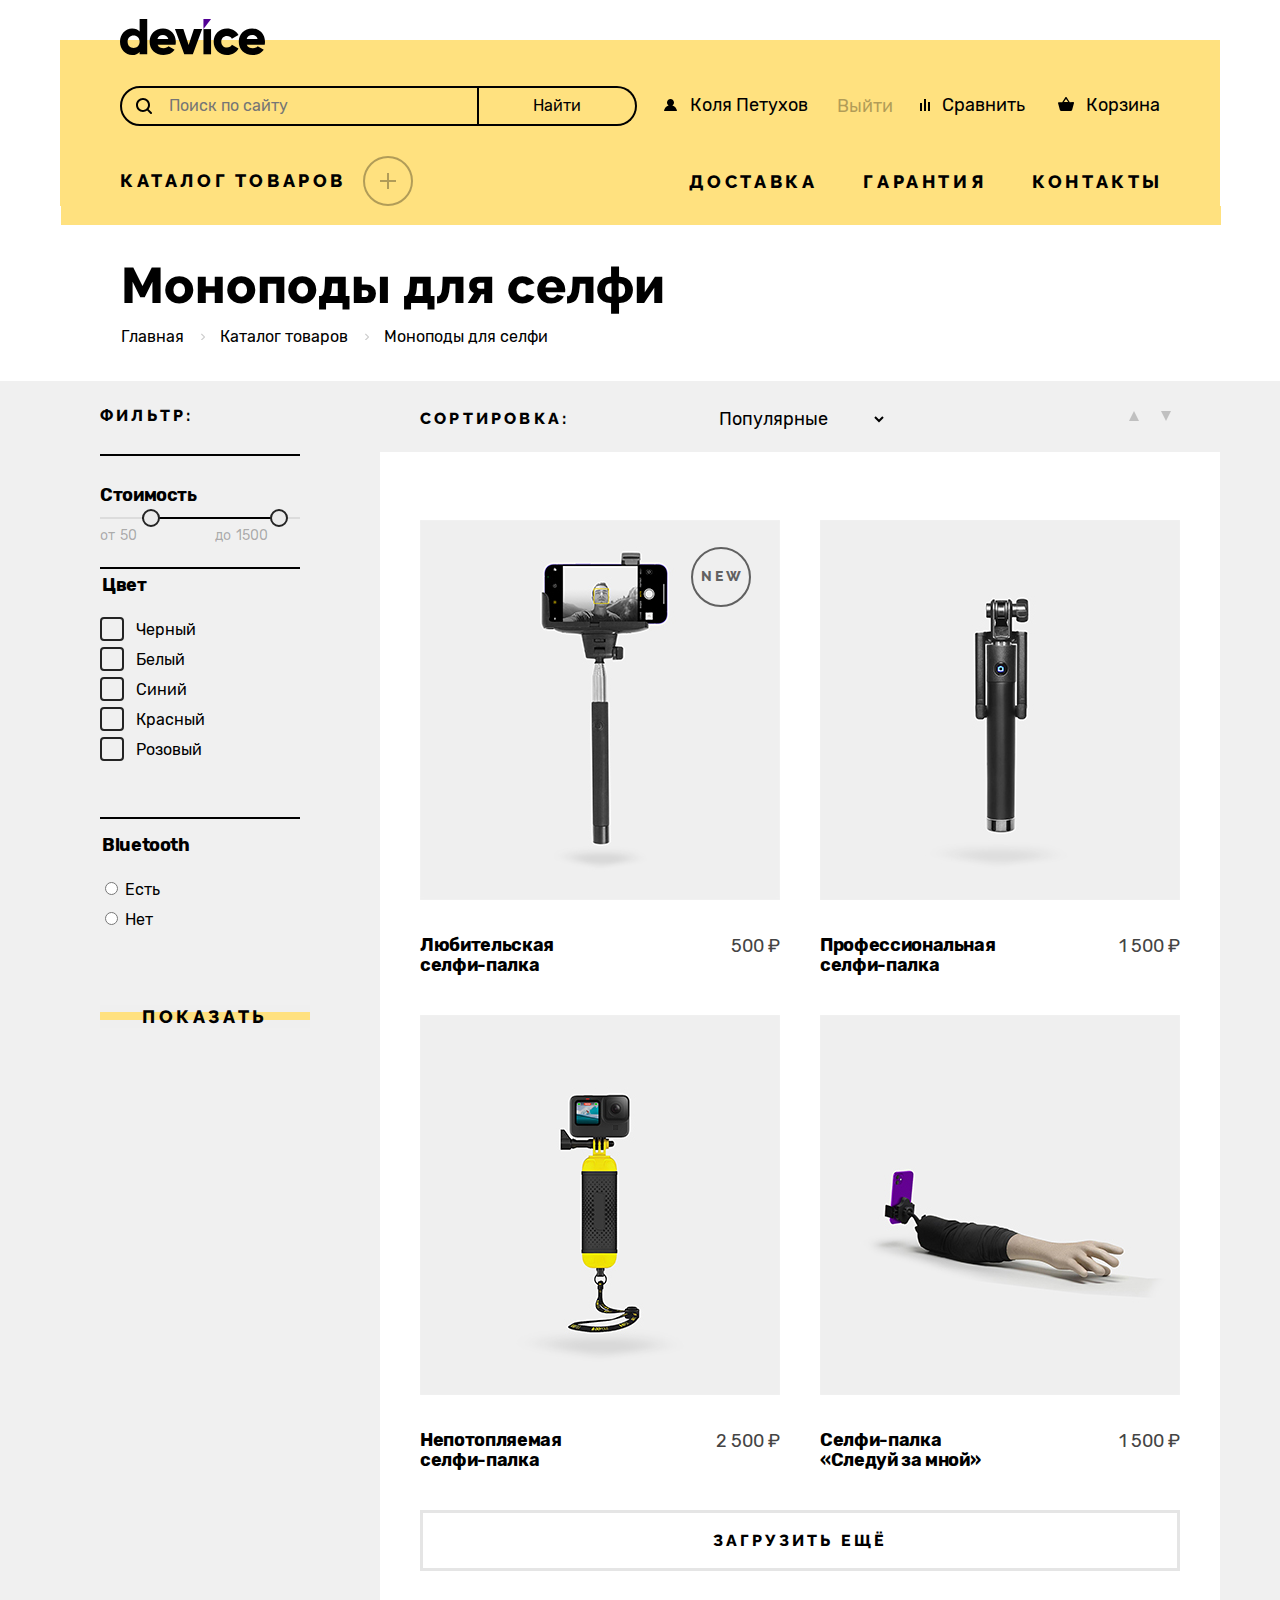
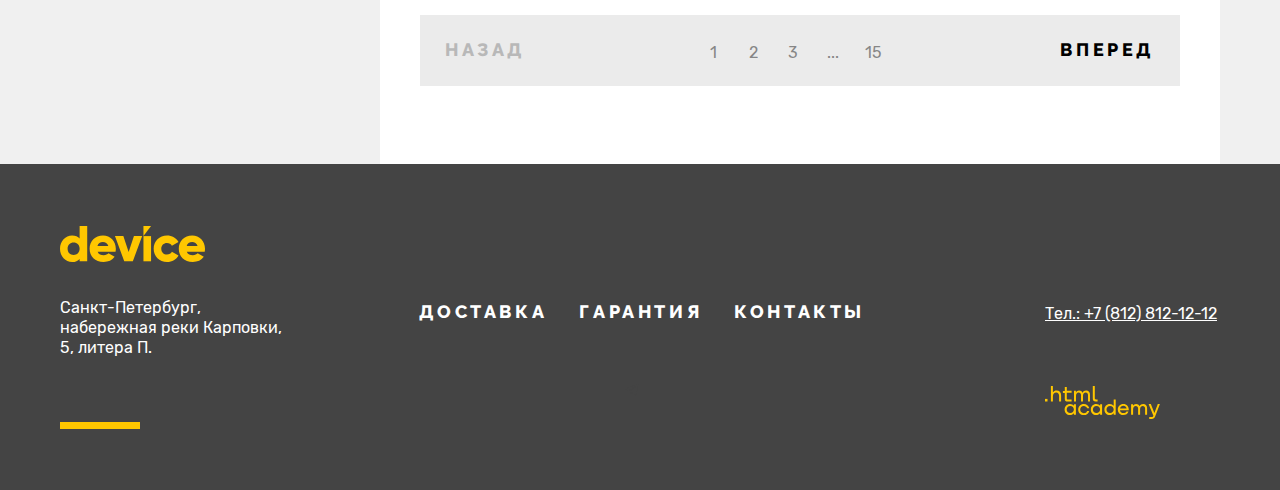
==== commit cb3d89e6: "all" ====
--- a/catalog.html
+++ b/catalog.html
@@ -10,7 +10,7 @@
 <body>
   <header class="page-header">
     <a class="logo-link" href="index.html"">
-      <img class="logo" src="images/logo-header.svg" alt="Логотип Device.">
+      <img class=" logo" src="images/logo-header.svg" alt="Логотип Device.">
     </a>
     <nav class="navigation">
       <div class="search-line">
@@ -19,22 +19,50 @@
           <button type="submit" class="search-button">Найти</button>
         </form>
         <ul class="user-menu">
+          <li class="visually-hidden user-item-enter">
+            <a href="№" class="user-link user--enter">Войти</a>
+          </li>
           <li class="user-item-enter">
-            <a href="" class="user-link user--enter">Войти</a>
-          </li>
-          <div class="basket-item">
+            <a href="№" class="user-link user--enter">Коля Петухов</a>
+            <a href="№" class="user--exit">Выйти</a>
+          </li>
+          <ul class="basket-item">
             <li class="user-item">
-              <a href="" class="user-link user--compare">Сравнить</a>
+              <a href="№" class="user-link user--compare">Сравнить</a>
             </li>
             <li class="user-item">
-              <a href="" class="user-link user--basket">Корзина</a>
-            </li>
-          </div>
+              <div class="basket-active">
+                <a href="#" class="user-link user--basket">Корзина</a>
+                <div class="sub-basket">
+                  <ul class="sub-basket-list">
+                    <li class="sub-basket-item">
+                      <img class="sub-product-basket" src="images/product-1-small.jpg" alt="product-backet-1"
+                        width="39px" height="43px">
+                      <h3 class="sub-product-name">Любительская селфи-палка</h3>
+                    </li>
+                    <li class="sub-basket-item">
+                      <img class="sub-product-basket" src="images/product-2-small.jpg" alt="product-backet-2"
+                        width="39px" height="43px">
+                      <h3 class="sub-product-name">Профессиональная селфи-палка</h3>
+                    </li>
+                  </ul>
+                  <ul class="sum-basket-list">
+                    <li class="sum-basket-item">
+                      <p class="sum-basket-product">Товаров: 2</p>
+                      <p class="sum-basket-value">Сумма: 2000 ₽</p>
+                    </li>
+                  </ul>
+                  <a class="sum-basket-link" href="#">Открыть корзину</a>
+                </div>
+              </div>
+            </li>
+          </ul>
         </ul>
       </div>
       <div class="navigation-block">
         <div class="catalog-block">
-          <a href="#" class="catalog-link catalog--plus">Каталог товаров</a>
+          <a href="#" class="catalog-link">Каталог товаров</a>
+          <span class="catalog--plus"></span>
           <div class="subcatalog">
             <ul class="subcatalog-list">
               <li class="subcatalog-item">
@@ -101,38 +129,65 @@
             <h2 class="visually-hidden">Список товаров с фильтрами</h2>
             <form class="catalog-filter" action="" method="get">
               <h3 class="catalog-title">Фильтр:</h3>
-              <h3 class="catalog-sum">Стоимость</h3>
+              <fieldset class="catalog-sum-group">
+                <legend class="catalog-sum-title">Стоимость</legend>
+                <div class="range">
+                  <div class="range-scale">
+                    <div class="range-bar" style="left: 42px; width: 136px">
+                      <button class="range-toggle toggle-min">
+                        <span class="visually-hidden">Изменить минимальную цену.</span>
+                      </button>
+                      <button class="range-toggle toggle-max">
+                        <span class="visually-hidden">Изменить максимальную цену.</span>
+                      </button>
+                    </div>
+                  </div>
+                  <div class="range-wrapper-inputs">
+                    <label class="catalog-filter-label">
+                      от <input class="range-input" type="number" value="50" name="min-price">
+                    </label>
+                    <label class="catalog-filter-label">
+                      до <input class="range-input" type="number" value="1500" name="max-price" style="width: 37px">
+                    </label>
+                  </div>
+                </div>
+              </fieldset>
               <fieldset class="catalog-color">
                 <legend class="catalog-color-title">Цвет</legend>
                 <ul class="catalog-color-list">
                   <li class="catalog-color-item">
                     <label class="control">
-                      <input class="control-input" type="checkbox" name="black">
-                      Черный
-                    </label>
-                  </li>
-                  <li class="catalog-color-item">
-                    <label class="control">
-                      <input class="control-input" type="checkbox" name="white">
-                      Белый
-                    </label>
-                  </li>
-                  <li class="catalog-color-item">
-                    <label class="control">
-                      <input class="control-input" type="checkbox" name="blue">
-                      Синий
-                    </label>
-                  </li>
-                  <li class="catalog-color-item">
-                    <label class="control">
-                      <input class="control-input" type="checkbox" name="red">
-                      Красный
-                    </label>
-                  </li>
-                  <li class="catalog-color-item">
-                    <label class="control">
-                      <input class="control-input" type="checkbox" name="pink">
-                      Розовый
+                      <span class="control-mark"></span>
+                      <span class="control-label">Черный</span>
+                      <input class="visually-hidden control-input" type="checkbox" name="black">
+                    </label>
+                  </li>
+                  <li class="catalog-color-item">
+                    <label class="control">
+                      <span class="control-mark"></span>
+                      <span class="control-label">Белый</span>
+                      <input class="visually-hidden control-input" type="checkbox" name="white">
+                    </label>
+                  </li>
+                  <li class="catalog-color-item">
+                    <label class="control">
+                      <span class="control-mark"></span>
+                      <span class="control-label">Синий</span>
+                      <input class="visually-hidden control-input" type="checkbox" name="blue">
+                    </label>
+                  </li>
+                  <li class="catalog-color-item">
+                    <label class="control">
+                      <span class="control-mark"></span>
+                      <span class="control-label">Красный</span>
+                      <input class="visually-hidden control-input" type="checkbox" name="red">
+                    </label>
+                  </li>
+                  <li class="catalog-color-item">
+                    <label class="control">
+                      <span class="control-mark"></span>
+                      <span class="control-label">Розовый</span>
+                      <input class="visually-hidden control-input" type="checkbox" name="pink">
                     </label>
                   </li>
                 </ul>
@@ -177,8 +232,9 @@
                 <ul class="product-list">
                   <li class="product-item">
                     <a class="product-link" href="#">
-                      <img class="product-image" src="./images/product/product-1.jpg" width="360px"
-                      height="380px" alt="#">
+                      <span class="product-new"></span>
+                      <img class="product-image" src="./images/product/product-1.jpg" width="360px" height="380px"
+                        alt="#">
                       <h3 class="product-title">Любительская селфи-палка</h3>
                       <p class="product-price">500 ₽</p>
                     </a>
@@ -187,8 +243,8 @@
                 <ul class="product-list">
                   <li class="product-item">
                     <a class="product-link" href="#">
-                    <img class="product-image" src="./images/product/product-2.jpg" width="360px"
-                      height="380px" alt="#">
+                      <img class="product-image" src="./images/product/product-2.jpg" width="360px" height="380px"
+                        alt="#">
                       <h3 class="product-title">Профессиональная селфи-палка</h3>
                       <p class="product-price">1 500 ₽</p>
                     </a>
@@ -197,8 +253,8 @@
                 <ul class="product-list">
                   <li class="product-item">
                     <a class="product-link" href="#">
-                    <img class="product-image" src="./images/product/product-3.jpg" width="360px"
-                      height="380px" alt="#">
+                      <img class="product-image" src="./images/product/product-3.jpg" width="360px" height="380px"
+                        alt="#">
                       <h3 class="product-title">Непотопляемая селфи-палка</h3>
                       <p class="product-price">2 500 ₽</p>
                     </a>
@@ -207,8 +263,8 @@
                 <ul class="product-list">
                   <li class="product-item">
                     <a class="product-link" href="#">
-                    <img class="product-image" src="./images/product/product-4.jpg" width="360px"
-                      height="380px" alt="#">
+                      <img class="product-image" src="./images/product/product-4.jpg" width="360px" height="380px"
+                        alt="#">
                       <h3 class="product-title">Селфи-палка «Следуй за мной»</h3>
                       <p class="product-price">1 500 ₽</p>
                     </a>
@@ -296,7 +352,7 @@
                 xmlns="http://www.w3.org/2000/svg">
                 <g id="Frame">
                   <g id="Vector">
-                    <path d="M0 12.9V15.5H2.5V12.9H0Z"/>
+                    <path d="M0 12.9V15.5H2.5V12.9H0Z" />
                     <path
                       d="M11.6 4.5C10 4.5 8.8 5.2 8 6.2H7.9V0H5.9V15.5H7.9V10.2C7.9 8.1 9.2 6.6 11.2 6.6C13 6.6 14.1 8 14.1 9.8V15.5H16.1V9.4C16.2 6.4 14.3 4.5 11.6 4.5Z" />
                     <path
--- a/styles/styles.css
+++ b/styles/styles.css
@@ -172,6 +172,9 @@
   line-height: 20px;
   display: block;
   position: relative;
+  background-image: url("../images/search.svg");
+  background-repeat: no-repeat;
+  background-position: 14px 10px;
 }
 
 .search-input:focus {
@@ -201,7 +204,7 @@
 }
 
 .search-button:active {
-  background: #000000;
+  background: rgb(0, 0, 0);
   color: rgba(255, 255, 255, 0.3);
 }
 
@@ -214,7 +217,7 @@
 }
 
 .user-item-enter {
-  width: 214px;
+  width: 245px;
   display: flex;
   margin-left: 26px;
 }
@@ -227,7 +230,6 @@
   list-style: none;
   padding: 0;
   margin: 0;
-  margin-left: 31px;
 }
 
 .user-item {
@@ -244,6 +246,14 @@
 
 .user--enter {
   padding-left: 27px;
+}
+
+.user--exit {
+  color: #000000;
+  text-decoration: none;
+  margin-left: 29px;
+  margin-top: 1px;
+  opacity: 0.3;
 }
 
 .user-link:hover {
@@ -369,7 +379,6 @@
 }
 
 .sum-basket-product {
-  font-family: "Rubik", sans-serif;
   font-size: 16px;
   font-weight: 400;
   line-height: 20px;
@@ -378,7 +387,6 @@
 }
 
 .sum-basket-value {
-  font-family: "Rubik", sans-serif;
   font-size: 16px;
   font-weight: 400;
   line-height: 20px;
@@ -457,24 +465,53 @@
   align-self: flex-end;
   position: relative;
   display: inline-block;
-  padding: 10px 50px 10px 0;
+  padding: 10px 65px 10px 0;
   min-height: 50px;
   box-sizing: border-box;
 }
 
-.catalog-link::after {
-  content: "";
-  top: 0;
-  right: -17px;
-  width: 50px;
-  height: 50px;
-  position: absolute;
-  background-color: #ffe17f;
+.catalog-block:hover .catalog-plus {
+  opacity: 1;
+}
+
+.catalog--plus {
+  width: 46px;
+  height: 46px;
+  border-radius: 50%;
+  border: solid 2px;
+  opacity: 0.3;
+  display: inline-block;
+  position: absolute;
+  top: 0px;
+  right: -2px;
+  z-index: -1;
+}
+
+.catalog-link:hover .catalog-plus {
+  opacity: 1;
 }
 
 .catalog--plus::after {
-  background-image: url("../images/plus.svg");
-}
+  content: "";
+  position: absolute;
+  width: 16px;
+  height: 2px;
+  background-color: #000000;
+  top: 22px;
+  left: 15px;
+  transform: rotate(90deg);
+}
+
+.catalog--plus::before{
+  content: "";
+  position: absolute;
+  width: 16px;
+  height: 2px;
+  background-color: #000000;
+  top: 22px;
+  left: 15px;
+}
+
 
 .subcatalog {
   display: none;
@@ -489,11 +526,21 @@
   gap: 30px;
 }
 
-.catalog-block:hover .subcatalog,
-.catalog-block:focus-within .subcatalog {
+.catalog-block:focus-within .subcatalog,
+.catalog-block:active .subcatalog {
   display: flex;
   padding-top: 14px;
 }
+
+.catalog-block:hover .catalog--plus {
+  opacity: 1;
+}
+
+.catalog-block:focus-within .catalog--plus::after,
+.catalog-block:active .catalog--plus::after {
+  opacity: 0;
+}
+
 
 .subcatalog-list {
   margin: 0;
@@ -507,6 +554,18 @@
 .subcatalog-link {
   color: #000000;
   text-decoration: none;
+}
+
+.subcatalog-link:hover {
+  opacity: 0.6;
+}
+
+.subcatalog-link:active {
+  opacity: 0.3;
+}
+
+.subcatalog-link-active {
+  border-bottom: solid 2px;
 }
 
 .navigation-service {
@@ -536,13 +595,25 @@
   display: block;
 }
 
+.navigation-service-link:hover {
+  opacity: 0.6;
+}
+
+.navigation-service-link:active {
+  opacity: 0.3;
+}
+
+.nav-active-service-link {
+  border-bottom: solid 2px;
+}
+
 .main-index {
 }
 
 .welcome {
   width: 1160px;
   margin: 0 auto;
-  padding-bottom: 50px;
+  padding-bottom: 31px;
 }
 
 .slider-container {
@@ -572,7 +643,6 @@
   background-color: #ffe17f;
   text-align: right;
   color: #ffffff;
-  font-family: "Rubik", sans-serif;
   font-size: 180px;
   font-weight: 700;
   line-height: 30px;
@@ -588,10 +658,54 @@
   padding-right: 40px;
   z-index: 20;
   position: relative;
+  width: 560px;
 }
 
 .slider-image {
   margin-top: -16px;
+}
+
+.slider-wrapper {
+  width: 100%;
+  top: 35%;
+  display: flex;
+  justify-content: space-between;
+  position: absolute;
+}
+
+.slider-button {
+  width: 20px;
+  height: 60px;
+  flex-shrink: 0;
+  background-image: url("../images/arrow-slider.svg");
+  background-repeat: no-repeat;
+  border: none;
+  background-color: #ffffff00;
+  cursor: pointer;
+  z-index: 20;
+}
+
+
+.slider-button:hover {
+  opacity: 0.6;
+}
+
+.slider-button:focus {
+
+}
+
+.slider-button:active {
+  opacity: 0.3;
+}
+
+.slider-right {
+  transform: rotate(180deg);
+  margin-right: 40px;
+}
+
+
+.slider-left {
+  margin-left: 30px;
 }
 
 .slider-text-block {
@@ -616,17 +730,18 @@
   line-height: 30px;
   margin: 0;
   color: #444444;
-  margin-bottom: 55px;
+  margin-bottom: 56px;
 }
 
 .slider-link {
-  margin-bottom: 50px;
+  margin-bottom: 49px;
+  padding: 0 39px;
 }
 
 .slider-parameters {
   display: flex;
   flex-wrap: wrap;
-  margin: 5px;
+  margin: 5px 5px 5px 1px;
 }
 
 .slider-parameter {
@@ -651,29 +766,56 @@
   order: -1;
 }
 
-.slider-left {
-  display: none;
-}
-
-.slider-right {
-  display: none;
-}
-
 .bullits {
   margin: 0;
   padding: 0;
+  text-align: center;
+  position: relative;
+  top: -36px;
+  z-index: 20;
 }
 
 .bullit-item {
   list-style: none;
-}
-
-.button {
-  display: none;
+  display: inline-block;
+  margin: 0;
+  padding: 0;
+}
+
+.bullit-item:not(:last-child) {
+  margin-right: 15px;
+}
+
+.button-slids {
+  border-radius: 50%;
+  width: 12px;
+  height: 12px;
+  margin: 0;
+  padding: 0;
+  border: solid 2px #000000;
+  background-color: #ffffff;
+  cursor: pointer;
+
+}
+
+.button-slids:hover {
+  opacity: 0.6;
+}
+
+.button-slids:focus {
+
+}
+
+.button-slids:active {
+  opacity: 0.3;
+}
+
+.button-slids-current {
+  background-color: #000000;
 }
 
 .assortment {
-  padding-bottom: 157px;
+  padding-bottom: 151px;
   width: 1160px;
   margin: 0 auto;
 }
@@ -757,7 +899,7 @@
 
 .delivery {
   position: relative;
-  margin-bottom: 116px;
+  margin-bottom: 68px;
 }
 
 .delivery::after {
@@ -785,7 +927,7 @@
 .delivery-box {
   width: 1160px;
   margin: auto;
-  padding-bottom: 94px;
+  padding-bottom: 89px;
   position: relative;
   padding-left: 17px;
   position: relative;
@@ -887,7 +1029,7 @@
   font-style: normal;
   font-weight: 800;
   line-height: 50px;
-  margin-bottom: 34px;
+  margin-bottom: 35px;
 }
 
 .delivery-text {
@@ -1004,7 +1146,7 @@
 .info-contacts {
   margin: 0 auto;
   width: 1160px;
-  padding-bottom: 70px;
+  padding-bottom: 72px;
 }
 
 .info-contact {
@@ -1013,7 +1155,7 @@
 }
 
 .info {
-  margin-top: 6px;
+  margin-top: 8px;
 }
 
 .info-about {
@@ -1030,7 +1172,7 @@
 .info-about::after {
   position: absolute;
   content: "";
-  top: -47px;
+  top: -48px;
   left: 0px;
   background-color: #000000;
   width: 84px;
@@ -1042,33 +1184,47 @@
   margin: 0;
   line-height: 30px;
   color: #444444;
+  margin-bottom: 29px;
+}
+
+.info-list-more {
+  margin: 0;
   margin-bottom: 27px;
-}
-
-.info-list-more {
-  margin: 0;
-  margin-bottom: 28px;
   font-weight: 700;
   line-height: 35px;
   letter-spacing: -0.36px;
-}
-
-.info-item-more::marker {
-  color: green;
-  white-space: 50px;
+  margin-top: -5px;
+  list-style: none;
+}
+
+
+.info-item-more {
+  position: relative;
+}
+
+.info-item-more::after {
+  position: absolute;
+  content: "";
+  width: 8px;
+  height: 8px;
+  background-color: #ffcc33;
+  border-radius: 50%;
+  top: 12px;
+  left: -37px;
 }
 
 .info-item-more:not(:last-child) {
-  margin-bottom: 3px;
+  margin-bottom: 4px;
 }
 
 .info-more-detailed {
   margin-left: 5px;
+  padding: 0 18px;
 }
 
 .contacts {
-  padding-left: 40px;
-  padding-top: 6px;
+  padding-left: 41px;
+  padding-top: 7px;;
 }
 
 .contacts-title {
@@ -1085,8 +1241,8 @@
 .contacts-title::after {
   position: absolute;
   content: "";
-  top: -49px;
-  left: 2px;
+  top: -47px;
+  left: 1px;
   background-color: #000000;
   width: 84px;
   height: 7px;
@@ -1145,15 +1301,15 @@
   margin: 0;
   padding: 0;
   font-style: normal;
+  margin-bottom: 15px;
 }
 
 .contacts-list {
   margin: 0;
   padding: 0;
-  padding-top: 11px;
   list-style: none;
   color: #444444;
-  margin-bottom: 39px;
+  margin-bottom: 36px;
 }
 
 .contacts-item-time {
@@ -1162,11 +1318,12 @@
 
 .contacts-button {
   margin-left: 3px;
+  padding: 0 32px;
 }
 
 .mailing {
   background-color: #f0f0f0;
-  padding-top: 74px;
+  padding-top: 65px;
   padding-bottom: 56px;
 }
 
@@ -1177,7 +1334,8 @@
 
 .mailing-text-title {
   display: flex;
-  margin-bottom: 144px;
+  margin-bottom: 141px;
+  justify-content: space-between;
 }
 
 .mailing-title {
@@ -1186,11 +1344,12 @@
   font-size: 50px;
   font-weight: 800;
   line-height: 50px;
-  margin-right: 252px;
+  margin-left: 4px;
+  width: 359px;
 }
 
 .mailing-text {
-  margin: 0;
+  margin: 8px 25px 0 0;
   padding: 0;
   color: #444444;
   font-family: "Rubik", sans-serif;
@@ -1198,6 +1357,7 @@
   font-style: normal;
   font-weight: 400;
   line-height: 30px;
+  width: 528px;
 }
 
 .mailing-button-free {
@@ -1207,6 +1367,7 @@
 
 .mailing-form {
   display: flex;
+  width: 817px;
 }
 
 .email-input {
@@ -1219,8 +1380,9 @@
   font-size: 18px;
   font-weight: 400;
   line-height: 30px;
-  padding-left: 10px;
+  padding: 10px 18px;
   color: #444444;
+  box-sizing: border-box;
 }
 
 .email-input:hover {
@@ -1228,7 +1390,7 @@
 
 .email-input:focus {
   outline: none;
-  background-color: #C4C4C4;;
+  background-color: #c4c4c4;;
 }
 
 .email-input:active {
@@ -1247,7 +1409,7 @@
   color: #000000;
   border: 3px solid #c4c4c4;
   text-transform: uppercase;
-  padding: 18px 39px;
+  padding: 16px 32px 16px 38px;
   text-align: center;
   letter-spacing: 3.6px;
   font-family: "Raleway", sans-serif;
@@ -1255,16 +1417,8 @@
 }
 
 .mailing-button:hover {
-  font-size: 18px;
-  font-weight: 800;
   color: #ffffff;
-  border: 3px solid #000000;
-  text-transform: uppercase;
-  padding: 18px 39px;
-  text-align: center;
-  letter-spacing: 3.6px;
-  font-family: "Raleway", sans-serif;
-  cursor: pointer;
+  border: 3px solid #000000;;
   background-color: #000000;
 }
 
@@ -1272,7 +1426,7 @@
 }
 
 .mailing-button:active {
-  color: rgba(255, 255, 255, 0.3);
+  color: #ffffff4d;
 }
 
 .mailing-free {
@@ -1287,7 +1441,7 @@
   content: "";
   position: absolute;
   top: 6px;
-  left: -28px;
+  left: -34px;
   width: 16px;
   height: 16px;
 }
@@ -1308,6 +1462,7 @@
 .page-footer-width {
   width: 1160px;
   margin: 0 auto;
+  padding-bottom: 70px;
 }
 
 .page-footer-box {
@@ -1323,14 +1478,14 @@
 }
 
 .page-footer-logo {
-  margin-bottom: 35px;
+  margin-bottom: 27px;
 }
 
 .page-footer-address-more {
   font-size: 16px;
   font-style: normal;
   color: #ffffff;
-  flex-wrap: wrap;
+  line-height: 20px;
 }
 
 .footer-strip {
@@ -1350,11 +1505,10 @@
 
 .footer-navigation-social {
   display: flex;
-  width: 444px;
+  width: 507px;
   min-height: 123px;
   flex-direction: column;
-  padding-bottom: 61px;
-  padding-top: 137px;
+  padding-top: 133px;
 }
 
 .footer-navigation-list {
@@ -1362,12 +1516,12 @@
   padding: 0;
   list-style: none;
   display: flex;
-  justify-content: space-between;
-  padding-bottom: 62px;
+  padding-bottom: 57px;
   flex-wrap: wrap;
 }
 
-.footer-navigation-item {
+.footer-navigation-item:not(:last-child) {
+  margin-right: 32px;
 }
 
 .footer-navigation-link {
@@ -1417,10 +1571,55 @@
   margin: 0;
   padding: 0;
   display: flex;
+  width: 434px;
   justify-content: center;
 }
 
 .footer-social-item {
+  list-style: none;
+  margin-left: 9px;
+}
+
+.footer-social-item:not(:last-child){
+  margin-right: 6px;
+}
+
+.footer-social-link {
+  display: block;
+  width: 40px;
+  height: 40px;
+  background-repeat: no-repeat;
+  background-position: center;
+  background-color: rgba(255, 255, 255, 0.3);
+  border-radius: 50%;
+}
+
+.footer-social-link:hover {
+  background-color: rgb(255, 199, 0);
+}
+
+.footer-social-tl {
+  position: relative;
+  top: 5px;
+  left: 13px;
+}
+
+.footer-social-yb {
+  position: relative;
+  top: 5px;
+  left: 12px;
+}
+
+.footer-social-tw {
+  position: relative;
+  top: 7px;
+  left: 13px;
+}
+
+.footer-social-tl:active,
+.footer-social-yb:active,
+.footer-social-tw:active {
+  opacity: 0.3;
 }
 
 .footer-button {
@@ -1448,14 +1647,18 @@
   width: 175px;
   height: 116px;
   flex-shrink: 0;
-  padding-bottom: 65px;
-  padding-top: 140px;
+  padding-top: 135px;
 }
 
 .footer-phone-item-tel {
 }
 
 .footer-phone-item {
+  margin-bottom: 57px;
+}
+
+.footer-logo-item {
+  margin-left: 60px;
 }
 
 li .contacts-phone {
@@ -1596,6 +1799,10 @@
 }
 
 .catalog-filter {
+  display: flex;
+  flex-direction: column;
+  gap: 35px;
+  flex-wrap: wrap;
 }
 
 .catalog-title {
@@ -1607,9 +1814,28 @@
   line-height: normal;
   letter-spacing: 3.2px;
   text-transform: uppercase;
-}
-
-.catalog-sum {
+  position: relative;
+}
+
+.catalog-title::after {
+  background-color: #000000;
+  position: absolute;
+  content: "";
+  width: 200px;
+  height: 2px;
+  bottom: -6px;
+  left: 0;
+}
+
+.catalog-sum-group {
+  border: none;
+  margin: 0;
+  width: 200px;
+  height: 43px;
+  padding: 12px 0 0 0;
+}
+
+.catalog-sum-title {
   font-family: "Rubik", sans-serif;
   font-size: 18px;
   font-style: normal;
@@ -1617,16 +1843,87 @@
   line-height: 20px;
   letter-spacing: -0.36px;
   position: relative;
-}
-
-.catalog-sum::after {
+  padding: 0;
+}
+
+.range {
+  width: 200px;
+}
+
+.range-scale {
+  position: relative;
+  height: 2px;
+  background-color: #dcdcdc;
+  z-index: 1;
+}
+
+.range-bar {
+  position: absolute;
+  height: 2px;
   background-color: #000000;
-  position: absolute;
-  content: "";
-  width: 200px;
-  height: 2px;
-  top: -12px;
   left: 0;
+}
+
+.range-toggle {
+  position: absolute;
+  width: 18px;
+  height: 18px;
+  background-color: #ebebeb;
+  border-radius: 50%;
+  cursor: pointer;
+  border: 2px solid #242424;
+}
+
+.range-toggle:hover {
+  background-color: rgba(235, 235, 235, 0.5);
+  border: 2px solid rgba(36, 36, 36, 0.5);
+}
+
+.range-toggle:focus {
+
+}
+
+.range-toggle:active{
+  background-color: #000000;
+  border: 2px solid #000000;
+}
+
+.toggle-min {
+  top: -8px;
+  left: 0px;
+}
+
+.toggle-max {
+  top: -8px;
+  right: -10px;
+}
+
+.range-wrapper-inputs {
+  position: absolute;
+}
+
+
+.catalog-filter-label {
+  background-color: #f0f0f0;
+  color: rgba(0, 0, 0, 0.3);
+  font-size: 14px;
+}
+
+.range-input {
+  font-family: "Rubik";
+  font-size: 14px;
+  font-weight: 400;
+  line-height: 20px;
+  background-color: #f0f0f0;
+  border: none;
+  color: rgba(0, 0, 0, 0.3);
+  width: 90px;
+}
+
+.range-input::-webkit-outer-spin-button,
+.range-input::-webkit-inner-spin-button {
+  appearance: none;
+  margin: 0;
 }
 
 .catalog-color {
@@ -1668,9 +1965,45 @@
 }
 
 .control {
-}
-
-.control-input {
+  position: relative;
+  display: block;
+  padding-left: 36px;
+
+}
+
+.control-mark {
+  position: absolute;
+  top: 2px;
+  left: 0;
+  width: 20px;
+  height: 20px;
+  border: 2px solid #242424;
+  border-radius: 4px;
+}
+
+.control:hover .control-mark,
+.control:hover .control-label {
+  opacity: 0.6;
+}
+
+.control:active .control-mark,
+.control:active .control-label {
+  opacity: 0.3;
+}
+
+.control-input:disabled + .control-mark {
+  border-color: red;
+}
+
+.control-input[type="checkbox"]:checked + .control-mark::before,
+.control-input[type="checkbox"]:checked + .control-mark::after {
+  position: absolute;
+  top: 7px;
+  left: 2px;
+  width: 12px;
+  height: 2px;
+  background-color: #242424;
+  content: "";
 }
 
 .catalog-parametr {
@@ -1918,6 +2251,35 @@
   min-height: 40px;
   justify-content: space-between;
   align-items: flex-start;
+  position: relative;
+}
+
+.product-new {
+  display: inline-block;
+  position: absolute;
+  width: 56px;
+  height: 56px;
+  top: 27px;
+  right: 29px;
+  border: solid 2px rgba(0, 0, 0, 0.60);
+  z-index: 1;
+  border-radius: 50%;
+}
+
+.product-new::after {
+  position: absolute;
+  content: "New";
+  top: 19px;
+  left: 8px;
+  color: rgba(0, 0, 0, 0.60);
+  text-align: center;
+  font-family: "Raleway", sans-serif;
+  font-size: 14px;
+  font-style: normal;
+  font-weight: 800;
+  line-height: normal;
+  letter-spacing: 2.8px;
+  text-transform: uppercase;
 }
 
 .product-title {
@@ -2061,10 +2423,9 @@
   position: fixed;
   width: 100%;
   height: 100%;
-  background-color: rgba(255, 0, 0, 0.5);
+  background-color: rgba(0, 0, 0, 0.5);
   top: 0;
   left: 0;
-  z-index: 200;
   display: flex;
   justify-content: center;
   align-items: center;
@@ -2077,11 +2438,12 @@
 .modal-block {
   width: 920px;
   min-height: 568px;
-  background-color: #ffffff;
+  background-color: rgb(255, 255, 255);
   padding: 62px 71px;
   box-sizing: border-box;
-  border: solid 10px #000000;
+  border: solid 10px rgb(0, 0, 0);
   box-shadow: 0px 10px 0px 0px rgba(0, 0, 0, 0.10);
+  position: relative;
 }
 
 .modal-title {
@@ -2091,21 +2453,54 @@
   font-weight: 800;
   line-height: 50px;
   margin: 0;
-  margin-bottom: 41px;
+  margin-bottom: 40px;
+}
+
+.modal-close-button {
+  position: absolute;
+  top: 70px;
+  right: 70px;
+  width: 26px;
+  height: 26px;
+  background-image: url("../images/modal/cross-modal.svg");
+  border: none;
+  background-color: #ffffff;
+  cursor: pointer;
+}
+
+.modal-title::after {
+
+}
+
+.modal-title::after {
+
+}
+
+.modal-title:hover::after {
+  opacity: 0.6;
+}
+
+.modal-title:focus::after {
+
+}
+
+.modal-title:active::after {
+  opacity: 0.3;
 }
 
 .modal-list {
   padding: 0;
   margin: 0;
   display: flex;
-  margin-bottom: 63px;
+  margin-bottom: 66px;
+  flex-wrap: wrap;
 }
 
 .modal-list-amount {
   padding: 0;
   margin: 0;
   display: flex;
-  margin-bottom: 46px;
+  margin-bottom: 48px;
 }
 
 .modal-list:not(:last-child) {
@@ -2123,10 +2518,80 @@
   font-size: 18px;
   font-style: normal;
   font-weight: 700;
-  line-height: 20px; /* 111.111% */
+  line-height: 20px;
   letter-spacing: -0.36px;
   margin: 0;
-  margin-bottom: 13px;
+  margin-bottom: 12px;
+}
+
+.subtitle-modal-what {
+  margin-bottom: 12px;
+  margin-top: -2px;
+}
+
+.subtitle-modal-amount {
+  margin-top: -3px;
+}
+
+.tooltip-toggle {
+  position: relative;
+  bottom: 5px;
+  left: 8px;
+  font-weight: 400;
+  border-radius: 25px;
+  background-color: #ffe17f;
+  width: 26px;
+  height: 26px;
+  text-align: center;
+  cursor: pointer;
+  border: none;
+}
+
+.tooltip-toggle::after {
+  position: absolute;
+  content: "";
+  top: 30px;
+  left: 5px;
+  width: 14px;
+  height: 6px;
+  width: 0;
+  height: 0;
+  border-left: 8px solid transparent;
+  border-right: 8px solid transparent;
+  border-bottom: 7px solid black;
+  display: none;
+}
+
+.tooltip-icon {
+  width: 27%;
+  height: 100%;
+}
+
+.tooltip-text {
+  position: absolute;
+  content: "";
+  width: 164px;
+  height: 123px;
+  color: #ffffff;
+  line-height: 20px;
+  background-color: #000000;
+  font-size: 16px;
+  font-family: "Rubik", sans-serif;
+  font-weight: 400;
+  letter-spacing: 0.5px;
+  padding: 19px 17px 18px 19px;
+  top: 37px;
+  right: -17px;
+  display: none;
+}
+
+.tooltip-toggle:hover::after {
+  display: block;
+}
+
+.tooltip-toggle:hover + .tooltip-text,
+.tooltip-toggle:focus + .tooltip-text  {
+  display: block;
 }
 
 .modal-name-form {
@@ -2134,11 +2599,13 @@
 }
 
 .modal-name-input {
-  width: 347px;
+  width: 358px;
   border: none;
   min-height: 60px;
   background-color: #f0f0f0;
-  padding: 0 0 0 12px;
+  padding: 8px 19px;
+  box-sizing: border-box;
+  font-size: 16px;
 }
 
 input.modal-name-input[type="text"]::placeholder {
@@ -2150,11 +2617,13 @@
 }
 
 .modal-text-input {
-  width: 527px;
+  width: 539px;
   border: none;
   min-height: 60px;
   background-color: #f0f0f0;
-  padding: 0 0 0 12px;
+  padding: 8px 19px;
+  font-size: 16px;
+  box-sizing: border-box;
 }
 
 input.modal-text-input[type="text"]::placeholder {
@@ -2169,22 +2638,22 @@
   list-style: none;
   margin: 0;
   padding: 0;
-  margin-left: 40px;
+  margin-left: 41px;
+  display: flex;
+  flex-wrap: wrap;
 }
 
 .less-item {
   list-style: none;
   margin: 0;
   padding: 0;
-  display: inline-flex;
-  margin-left: -4px;
-}
 }
 
 .number-item {
   list-style: none;
   margin: 0;
   padding: 0;
+
 }
 
 .more-item {
@@ -2197,10 +2666,61 @@
   width: 16px;
   height: 16px;
   background-color: #f0f0f0;
-  padding: 22px 20px;
+  padding: 19px 25px;
 }
 
 
 .button-send {
-
-}
+  display: inline;
+  text-align: center;
+  cursor: pointer;
+  width: 202px;
+  border: none;
+  font-family: "Raleway", sans-serif;
+  font-size: 18px;
+  font-weight: 800;
+  line-height: normal;
+  letter-spacing: 3.6px;
+  text-transform: uppercase;
+  position: relative;
+  z-index: 10;
+  background-color: #ffffff;
+}
+
+.button-send::after {
+  position: absolute;
+  content: "";
+  top: 7px;
+  left: 0px;
+  z-index: -2;
+  width: 200px;
+  height: 8px;
+  flex-shrink: 0;
+  background-color: #ffe17f;
+}
+
+.button-send:hover::after {
+  transition: transform 0.2s ease-in-out 0.1s;
+  content: "";
+  position: absolute;
+  top: -7px;
+  left: 0;
+  z-index: -1;
+  width: 100%;
+  height: 40px;
+  flex-shrink: 0;
+  background-color: #ffe17f;
+}
+
+.button-send:active::after {
+  transition: transform 0.1s ease;
+  content: "";
+  position: absolute;
+  top: -7px;
+  left: 0;
+  z-index: -1;
+  width: 100%px;
+  height: 40px;
+  flex-shrink: 0;
+  background-color: #ffcc33;
+}
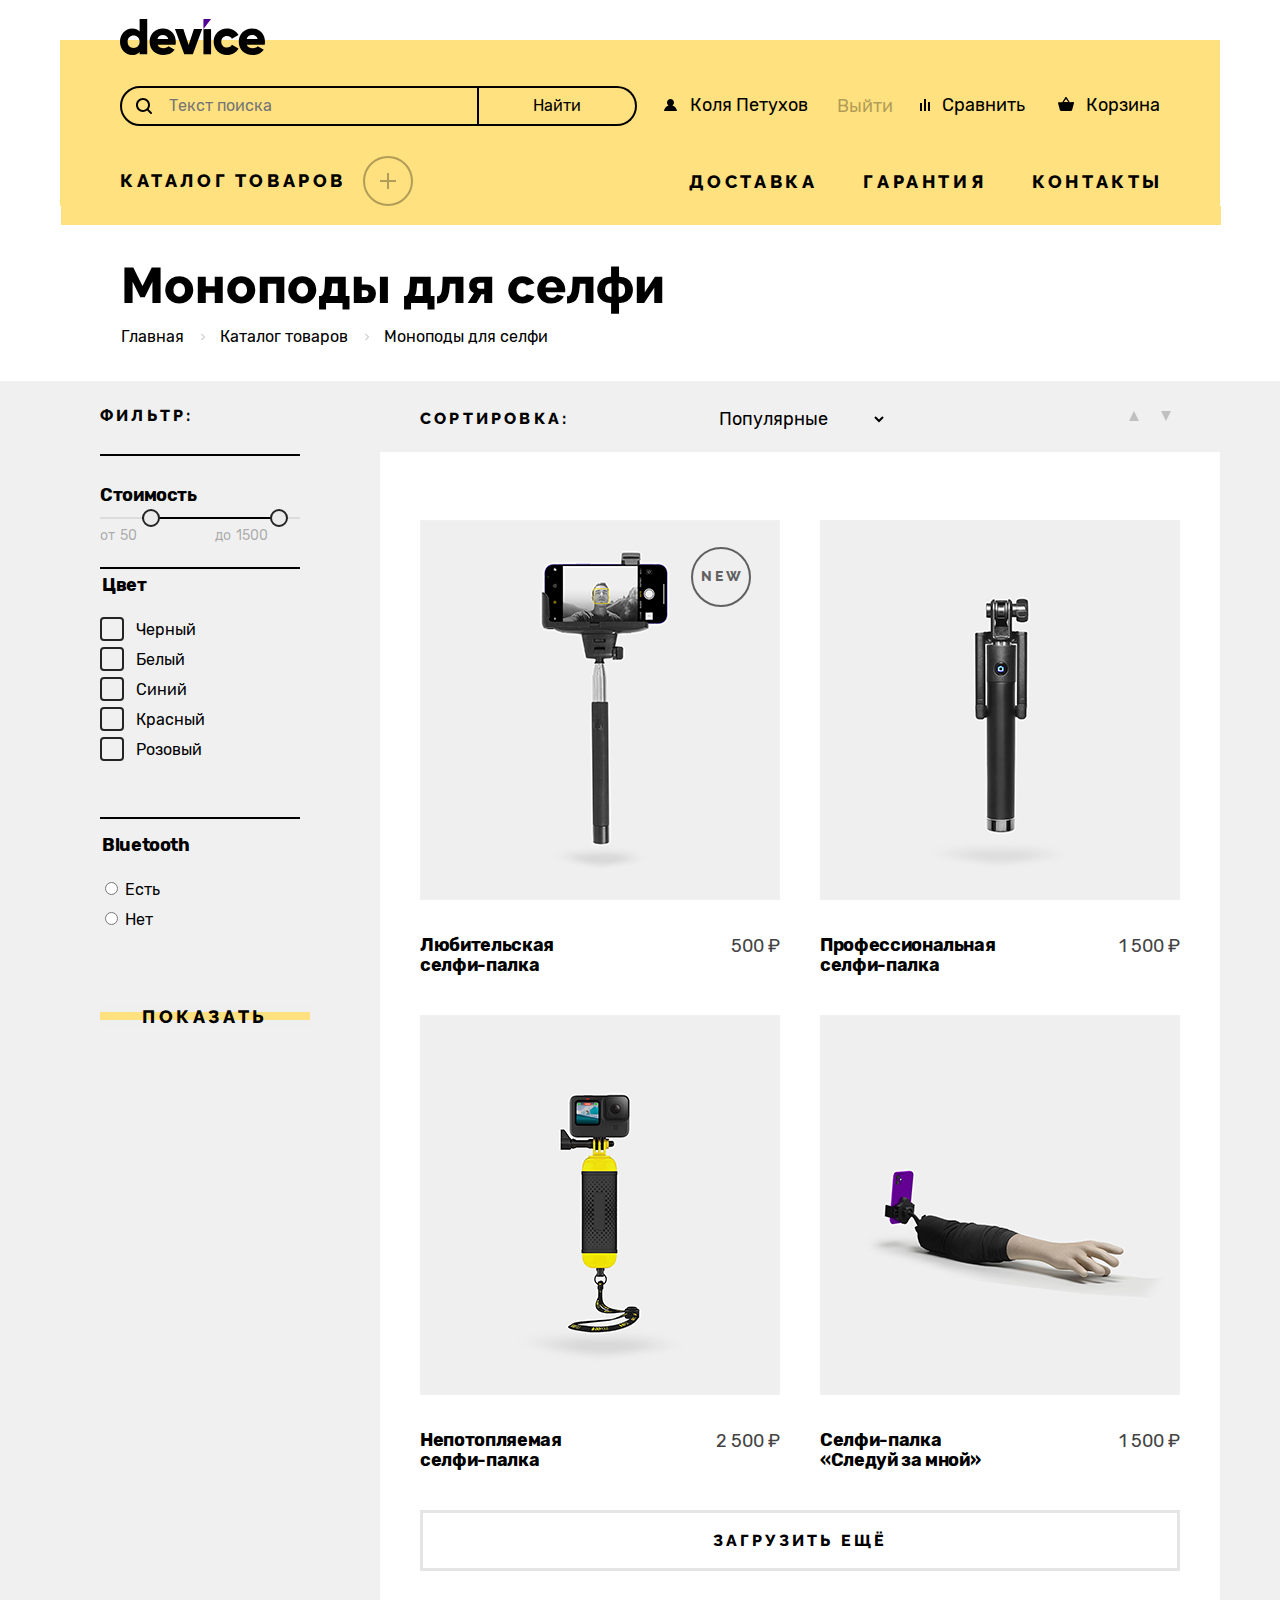
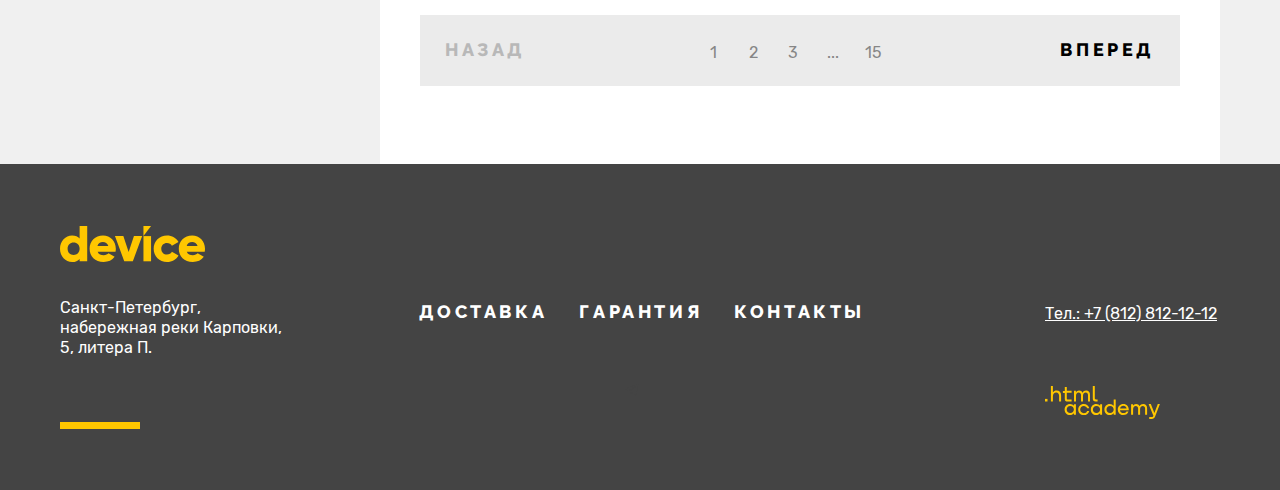
==== commit 953ce536: "all" ====
--- a/catalog.html
+++ b/catalog.html
@@ -15,7 +15,7 @@
     <nav class="navigation">
       <div class="search-line">
         <form action="#" class="search-form">
-          <input class="search-input" type="text" name="search-text" placeholder="Поиск по сайту">
+          <input class="search-input search-input-catalog" type="text" name="search-text" placeholder="Текст поиска">
           <button type="submit" class="search-button">Найти</button>
         </form>
         <ul class="user-menu">
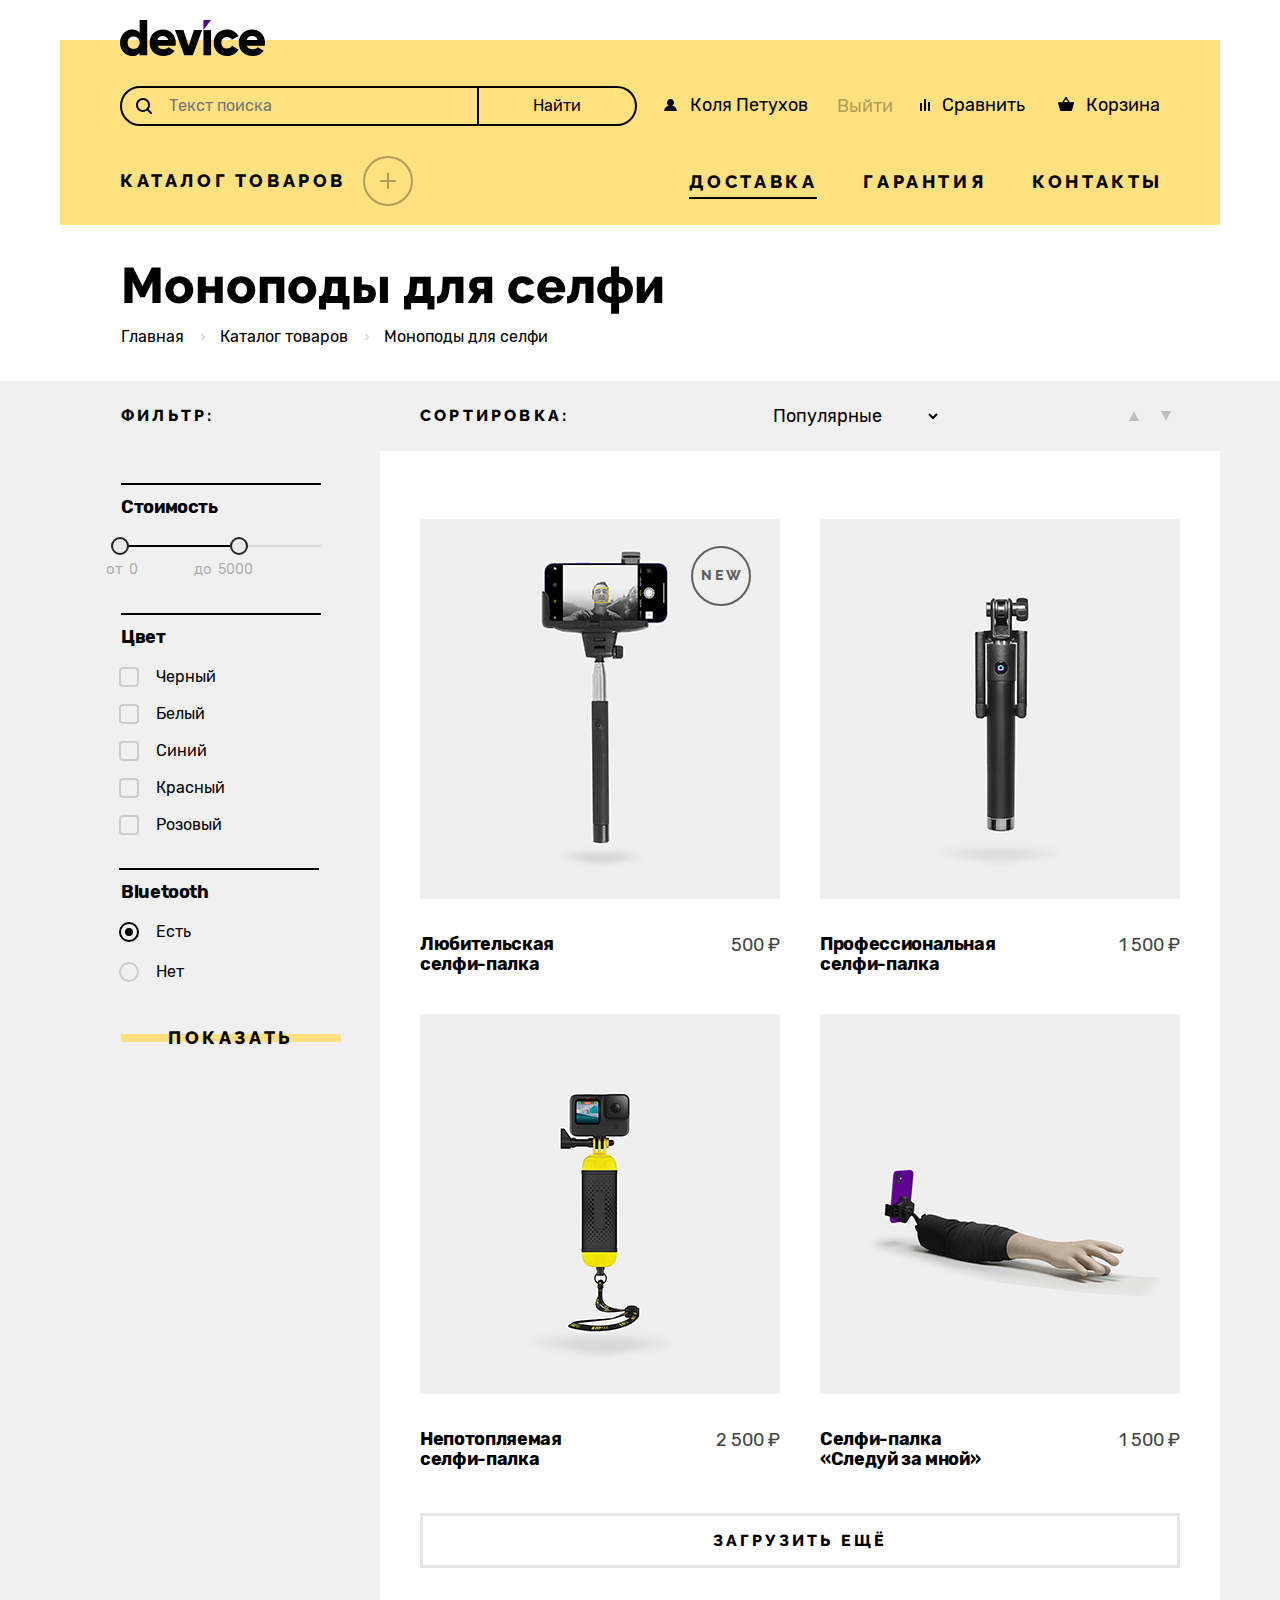
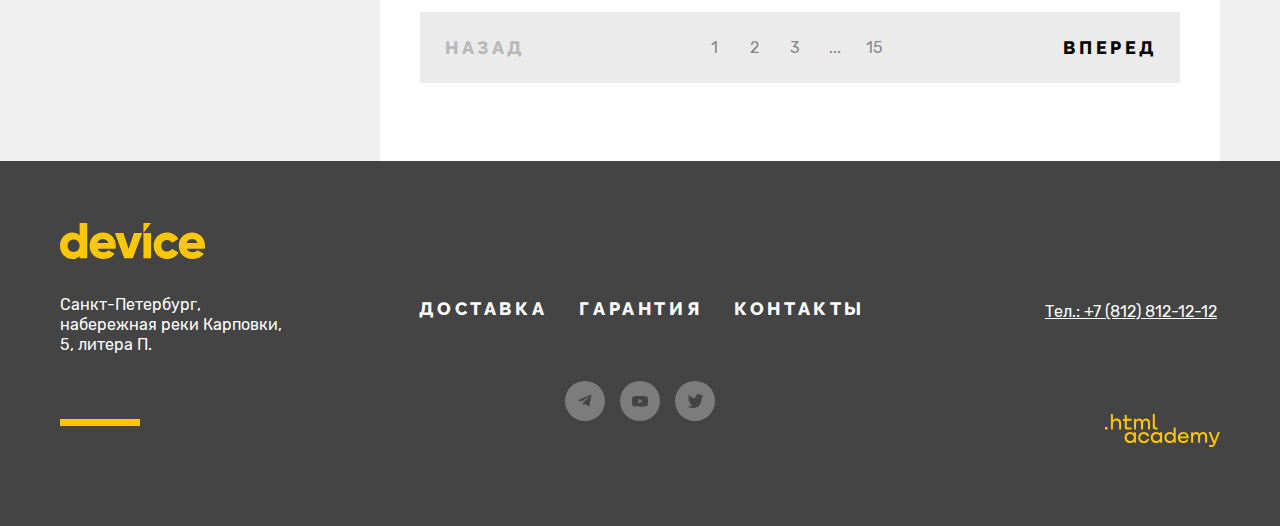
==== commit 86858bf8: "all" ====
--- a/catalog.html
+++ b/catalog.html
@@ -9,13 +9,16 @@
 
 <body>
   <header class="page-header">
+    <span class="yellow-line"></span>
     <a class="logo-link" href="index.html"">
       <img class=" logo" src="images/logo-header.svg" alt="Логотип Device.">
     </a>
     <nav class="navigation">
       <div class="search-line">
         <form action="#" class="search-form">
+          <label class="search-label">
           <input class="search-input search-input-catalog" type="text" name="search-text" placeholder="Текст поиска">
+        </label>
           <button type="submit" class="search-button">Найти</button>
         </form>
         <ul class="user-menu">
@@ -66,7 +69,7 @@
           <div class="subcatalog">
             <ul class="subcatalog-list">
               <li class="subcatalog-item">
-                <a href="#" class="subcatalog-link">Виртуальная реальность</a>
+                <a href="#" class="subcatalog-link subcatalog-link-active">Виртуальная реальность</a>
               </li>
               <li class="subcatalog-item">
                 <a href="#" class="subcatalog-link">Моноподы для cелфи</a>
@@ -92,7 +95,7 @@
         </div>
         <ul class="navigation-service">
           <li class="navigation-service-item">
-            <a href="#" class="navigation-service-link">Доставка</a>
+            <a href="#" class="navigation-service-link nav-active-service-link">Доставка</a>
           </li>
           <li class="navigation-service-item">
             <a href="#" class="navigation-service-link">Гарантия</a>
@@ -106,7 +109,6 @@
   </header>
   <main class="main-inner">
     <header class="navigation-main">
-      <span class="yellow-line"></span>
       <div class="navigation-main-block">
         <h1 class="navigation-title">Моноподы для селфи</h1>
         <ul class="navigation-list">
@@ -133,7 +135,7 @@
                 <legend class="catalog-sum-title">Стоимость</legend>
                 <div class="range">
                   <div class="range-scale">
-                    <div class="range-bar" style="left: 42px; width: 136px">
+                    <div class="range-bar" style="width: 104px">
                       <button class="range-toggle toggle-min">
                         <span class="visually-hidden">Изменить минимальную цену.</span>
                       </button>
@@ -144,10 +146,10 @@
                   </div>
                   <div class="range-wrapper-inputs">
                     <label class="catalog-filter-label">
-                      от <input class="range-input" type="number" value="50" name="min-price">
+                      от <input class="range-input" type="number" value="0" name="min-price" style="width: 9px">
                     </label>
                     <label class="catalog-filter-label">
-                      до <input class="range-input" type="number" value="1500" name="max-price" style="width: 37px">
+                      до <input class="range-input" type="number" value="5000" name="max-price" style="width: 37px">
                     </label>
                   </div>
                 </div>
@@ -156,39 +158,26 @@
                 <legend class="catalog-color-title">Цвет</legend>
                 <ul class="catalog-color-list">
                   <li class="catalog-color-item">
-                    <label class="control">
-                      <span class="control-mark"></span>
-                      <span class="control-label">Черный</span>
-                      <input class="visually-hidden control-input" type="checkbox" name="black">
-                    </label>
-                  </li>
-                  <li class="catalog-color-item">
-                    <label class="control">
-                      <span class="control-mark"></span>
-                      <span class="control-label">Белый</span>
-                      <input class="visually-hidden control-input" type="checkbox" name="white">
-                    </label>
-                  </li>
-                  <li class="catalog-color-item">
-                    <label class="control">
-                      <span class="control-mark"></span>
-                      <span class="control-label">Синий</span>
-                      <input class="visually-hidden control-input" type="checkbox" name="blue">
-                    </label>
-                  </li>
-                  <li class="catalog-color-item">
-                    <label class="control">
-                      <span class="control-mark"></span>
-                      <span class="control-label">Красный</span>
-                      <input class="visually-hidden control-input" type="checkbox" name="red">
-                    </label>
-                  </li>
-                  <li class="catalog-color-item">
-                    <label class="control">
-                      <span class="control-mark"></span>
-                      <span class="control-label">Розовый</span>
-                      <input class="visually-hidden control-input" type="checkbox" name="pink">
-                    </label>
+                    <input class="visually-hidden checkbox-input" type="checkbox" id="black" name="black">
+                    <label for="black" class="checkbox-label">Черный</label>
+                  </li>
+
+                  <li class="catalog-color-item">
+                    <input class="visually-hidden checkbox-input" type="checkbox" id="white" name="white">
+                    <label for="white" class="checkbox-label">Белый</label>
+                  </li>
+
+                  <li class="catalog-color-item">
+                    <input class="visually-hidden checkbox-input" type="checkbox" id="blue" name="blue">
+                    <label for="blue" class="checkbox-label">Синий</label>
+                  </li>
+                  <li class="catalog-color-item">
+                    <input class="visually-hidden checkbox-input" type="checkbox" id="red" name="red">
+                    <label for="red" class="checkbox-label">Красный</label>
+                  </li>
+                  <li class="catalog-color-item">
+                    <input class="visually-hidden checkbox-input" type="checkbox" id="pink" name="pink">
+                    <label for="pink" class="checkbox-label">Розовый</label>
                   </li>
                 </ul>
               </fieldset>
@@ -196,20 +185,17 @@
                 <legend class="catalog-parametr-title">Bluetooth</legend>
                 <ul class="catalog-parametr-list">
                   <li class="catalog-parametr-item">
-                    <label class="control-parametr">
-                      <input class="control-input" type="radio" name="yes">
-                      Есть
-                    </label>
+                    <input id="exist" class="visually-hidden control-input" type="radio" name="exists" checked>
+                    <label for="exist" class="control-parametr">Есть</label>
                   </li>
                   <li class="catalog-parametr-item">
-                    <label class="control-parametr">
-                      <input class="control-input" type="radio" name="no">
-                      Нет
-                    </label>
+                    <input id="no" class="visually-hidden control-input" type="radio" name="exists">
+                    <label for="no" class="control-parametr">Нет</label>
+                  </li>
                   </li>
                 </ul>
               </fieldset>
-              <button class="button-show">Показать</button>
+              <button class="special-link button-show">Показать</button>
             </form>
           </div>
           <div class="product-block">
@@ -217,8 +203,8 @@
               <h2 class="product-title-sorting">Сортировка:</h2>
               <select class="select-control" name="#" id="#">
                 <option value="popular">Популярные</option>
-                <option value="cheap">Сначала дешёвое</option>
-                <option value="expensive">Сначала дорогое</option>
+                <option value="popular">Сначала дешёвое</option>
+                <option value="popular">Сначала дорогое</option>
               </select>
               <a href="#" class="button-up button-light">
                 <span class="visually-hidden">Показать список</span>
@@ -233,38 +219,29 @@
                   <li class="product-item">
                     <a class="product-link" href="#">
                       <span class="product-new"></span>
-                      <img class="product-image" src="./images/product/product-1.jpg" width="360px" height="380px"
-                        alt="#">
+                      <img class="product-image" src="./images/product/product-1.jpg" width="360" height="380" alt="#">
                       <h3 class="product-title">Любительская селфи-палка</h3>
                       <p class="product-price">500 ₽</p>
                     </a>
                   </li>
-                </ul>
-                <ul class="product-list">
+
                   <li class="product-item">
                     <a class="product-link" href="#">
-                      <img class="product-image" src="./images/product/product-2.jpg" width="360px" height="380px"
-                        alt="#">
+                      <img class="product-image" src="./images/product/product-2.jpg" width="360" height="380" alt="#">
                       <h3 class="product-title">Профессиональная селфи-палка</h3>
                       <p class="product-price">1 500 ₽</p>
                     </a>
                   </li>
-                </ul>
-                <ul class="product-list">
                   <li class="product-item">
                     <a class="product-link" href="#">
-                      <img class="product-image" src="./images/product/product-3.jpg" width="360px" height="380px"
-                        alt="#">
+                      <img class="product-image" src="./images/product/product-3.jpg" width="360" height="380" alt="#">
                       <h3 class="product-title">Непотопляемая селфи-палка</h3>
                       <p class="product-price">2 500 ₽</p>
                     </a>
                   </li>
-                </ul>
-                <ul class="product-list">
                   <li class="product-item">
                     <a class="product-link" href="#">
-                      <img class="product-image" src="./images/product/product-4.jpg" width="360px" height="380px"
-                        alt="#">
+                      <img class="product-image" src="./images/product/product-4.jpg" width="360" height="380" alt="#">
                       <h3 class="product-title">Селфи-палка «Следуй за мной»</h3>
                       <p class="product-price">1 500 ₽</p>
                     </a>
@@ -294,7 +271,7 @@
                   </li>
                 </ul>
                 <li class="pagination-item">
-                  <a class="pagination-link pagination-next" href="#">Вперед</a>
+                  <a class="pagination-link pagination-next " href="#">Вперед</a>
                 </li>
             </div>
           </div>
@@ -305,7 +282,7 @@
   </main>
 
   <footer class="page-footer">
-    <div class="page-footer-width">
+    <div class="page-footer-width catalog-footer-width">
       <div class="page-footer-box">
         <section class="page-footer-address">
           <img class="page-footer-logo" src="images/logo-footer.svg" alt="Логотип Device.">
@@ -326,18 +303,50 @@
           </ul>
           <ul class="footer-social-list">
             <li class="footer-social-item">
-              <a class="footer-button" href="#">
+              <a class="footer-social-link" href="#">
                 <span class="visually-hidden">Телеграм</span>
+                <svg class="footer-social-tl" width="14" height="12" viewBox="0 0 14 12" fill="none"
+                  xmlns="http://www.w3.org/2000/svg">
+                  <g id="icons" clip-path="url(#clip0_48714_1072)">
+                    <path id="Vector"
+                      d="M12.4431 0.0735832L0.623071 4.63158C-0.183596 4.95558 -0.178929 5.40558 0.475071 5.60625L3.50974 6.55292L10.5311 2.12292C10.8631 1.92092 11.1664 2.02958 10.9171 2.25092L5.2284 7.38492H5.22707L5.2284 7.38558L5.01907 10.5136C5.32574 10.5136 5.46107 10.3729 5.63307 10.2069L7.10707 8.77358L10.1731 11.0382C10.7384 11.3496 11.1444 11.1896 11.2851 10.5149L13.2977 1.02958C13.5037 0.203583 12.9824 -0.170417 12.4431 0.0735832Z"
+                      fill="#444444" />
+                  </g>
+                  <defs>
+                    <clipPath id="clip0_48714_1072">
+                      <rect width="14" height="12" fill="white" />
+                    </clipPath>
+                  </defs>
+                </svg>
               </a>
             </li>
             <li class="footer-social-item">
-              <a class="button" href="#">
+              <a class="footer-social-link" href="#">
                 <span class="visually-hidden">YouTube</span>
+                <svg class="footer-social-yb" width="16" height="11" viewBox="0 0 16 11" fill="none"
+                  xmlns="http://www.w3.org/2000/svg">
+                  <g id="icons" clip-path="url(#clip0_48714_1077)">
+                    <path id="Vector"
+                      d="M15.6671 1.67464C15.5765 1.35146 15.4 1.05887 15.1564 0.827973C14.9059 0.589975 14.5989 0.41973 14.2644 0.333306C13.0124 0.00330585 7.99641 0.00330593 7.99641 0.00330593C5.9053 -0.0204856 3.8147 0.0841556 1.73641 0.316639C1.40187 0.409448 1.09545 0.583497 0.844411 0.823306C0.597745 1.06064 0.419078 1.35331 0.325745 1.67397C0.10154 2.8818 -0.00739387 4.1082 0.000411455 5.33664C-0.00758854 6.56397 0.101078 7.78997 0.325745 8.99931C0.417078 9.31864 0.595078 9.60997 0.842411 9.84531C1.08974 10.0806 1.39774 10.2506 1.73641 10.3406C3.00508 10.67 7.99641 10.67 7.99641 10.67C10.0902 10.6938 12.1835 10.5892 14.2644 10.3566C14.5989 10.2702 14.9059 10.1 15.1564 9.86197C15.3999 9.63112 15.5762 9.33849 15.6664 9.01531C15.8965 7.80794 16.0083 6.58103 16.0004 5.35197C16.0177 4.11771 15.906 2.88502 15.6671 1.67397V1.67464ZM6.40174 7.61931V3.05464L10.5751 5.33731L6.40174 7.61931Z"
+                      fill="#444444" />
+                  </g>
+                  <defs>
+                    <clipPath id="clip0_48714_1077">
+                      <rect width="16" height="11" fill="white" />
+                    </clipPath>
+                  </defs>
+                </svg>
               </a>
             </li>
             <li class="footer-social-item">
-              <a class="button" href="#">
-                <span class="visually-hidden">Твитер</span>
+              <a class="footer-social-link" href="#">
+                <svg class="footer-social-tw" width="15" height="15" viewBox="0 0 15 15" fill="none"
+                  xmlns="http://www.w3.org/2000/svg">
+                  <path
+                    d="M9.7 0.155143C11.2 -0.344857 12.3 0.455143 12.9 1.25514C13.4 1.05514 14 0.855143 14.6 0.655143C14.6 1.45514 14.1 2.05514 13.8 2.25514C14.5 2.45514 15 1.85514 15 1.85514C14.9 2.75514 14.1 3.55514 13.6 3.75514C13.4 10.0551 10.8 14.1551 4.7 14.0551C4.2 14.0551 4.8 14.0551 4.3 14.0551C4 14.0551 0.6 13.6551 0 12.2551C2 12.4551 3.4 11.8551 4.1 11.1551C3.3 10.8551 1.7 10.7551 1.5 8.35514C1.8 8.55514 2 8.65514 2.6 8.55514C1.5 7.75514 0.3 7.05514 0.4 5.05514C0.7 5.35514 1.3 5.55514 1.6 5.45514C1 5.25514 -0.2 2.35514 0.8 0.855143C2.4 2.55514 4.1 4.25514 7.1 4.35514C7.3 2.25514 8.1 0.855143 9.7 0.155143Z"
+                    fill="#444444" />
+                </svg>
+                <span class="visually-hidden">Твиттер</span>
               </a>
             </li>
           </ul>
@@ -346,7 +355,7 @@
           <li class="footer-phone-item">
             <a class="contacts-phone" href="tel:+78128121212">Тел.: +7 (812) 812-12-12</a>
           </li>
-          <li class="footer-phone-item">
+          <li class="footer-logo-item">
             <a class="htmlacademy-link" href="https://htmlacademy.ru/">
               <svg class="htmlacademy-svg" width="115" height="33" viewBox="0 0 115 33" fill="none"
                 xmlns="http://www.w3.org/2000/svg">
--- a/styles/styles.css
+++ b/styles/styles.css
@@ -50,6 +50,7 @@
   clip: rect(0 0 0 0);
   overflow: hidden;
 }
+
 
 .special-link {
   list-style: none;
@@ -63,12 +64,15 @@
   display: inline-block;
   padding: 0 35px;
   font-style: normal;
+  background-color: transparent;
+  border: none;
+  font-size: 18px;
 }
 
 .special-link::after {
   content: "";
   position: absolute;
-  top: 10px;
+  top: 11px;
   left: 0;
   z-index: -1;
   width: 100%;
@@ -78,7 +82,6 @@
 }
 
 .special-link:hover::after {
-  transition: transform 0.2s ease-in-out 0.1s;
   content: "";
   position: absolute;
   top: -5px;
@@ -88,10 +91,14 @@
   height: 40px;
   flex-shrink: 0;
   background-color: #ffe17f;
+  transition: all .5s ease;
+}
+
+.special-link:focus-visible{
+  outline: 2px solid #AF4FFF;
 }
 
 .special-link:active::after {
-  transition: transform 0.1s ease;
   content: "";
   position: absolute;
   top: -5px;
@@ -101,6 +108,7 @@
   height: 40px;
   flex-shrink: 0;
   background-color: #ffcc33;
+  transition: all .5s ease;
 }
 
 .page-header {
@@ -112,6 +120,15 @@
   z-index: 50;
 }
 
+.yellow-line {
+  position: absolute;
+  content: "";
+  width: 100%;
+  height: 19px;
+  bottom: -19px;
+  background-color: #ffe17f;
+}
+
 .page-header::before {
   content: "";
   width: 100%;
@@ -124,23 +141,24 @@
 
 .logo-link {
   position: absolute;
-  top: 19px;
+  top: 20px;
   left: 60px;
 }
 
 .logo-link:hover {
-}
-
-.logo-link:focus {
-
+  opacity: 0.6;
+}
+
+.logo-link:focus-visible {
+  outline: 2px solid #AF4FFF;
 }
 
 .logo-link:active {
-}
-
-
-.logo {
-}
+  opacity: 0.3;
+}
+
+
+.logo {}
 
 .navigation {
   width: 1040px;
@@ -181,6 +199,12 @@
   outline: none;
 }
 
+.search-label:focus-within {
+  outline: 2px solid #AF4FFF;
+  z-index: 1;
+  border-radius: 0;
+}
+
 .search-button {
   display: block;
   width: 158px;
@@ -201,6 +225,7 @@
 }
 
 .search-button:focus {
+  outline: none;
 }
 
 .search-button:active {
@@ -260,7 +285,8 @@
   opacity: 0.6;
 }
 
-.user-link:focus {
+.user-link:focus-visible{
+  outline: 2px solid #AF4FFF;
 }
 
 .user-link:active {
@@ -330,12 +356,11 @@
   background-image: url("../images/cross-basket.svg");
 }
 
-.sub-basket-item:hover:before{
+.sub-basket-item:hover:before {
   opacity: 0.6;
 }
 
-.sub-basket-item:focus::before {
-}
+.sub-basket-item:focus::before {}
 
 .sub-basket-item:active:before {
   opacity: 0.3;
@@ -345,8 +370,7 @@
   opacity: 0.6;
 }
 
-.sub-basket-item:focus {
-}
+.sub-basket-item:focus {}
 
 .sub-basket-item:active {
   opacity: 0.3;
@@ -366,16 +390,13 @@
   color: #ffffff;
 }
 
-.sum-basket-list {
-  margin: 0;
+
+.sum-basket-item {
+  display: flex;
+  justify-content: space-between;
+  margin-top: -3px;
   padding: 0 20px;
   background-color: #1a1a1a;
-}
-
-.sum-basket-item {
-  display: flex;
-  justify-content: space-between;
-  margin-top: -3px;
 }
 
 .sum-basket-product {
@@ -402,7 +423,7 @@
   background-color: #ffffff;
   text-decoration: none;
   text-align: center;
-  font-family: "Raleway",sans-serif;
+  font-family: "Raleway", sans-serif;
   font-size: 18px;
   font-weight: 800;
   line-height: normal;
@@ -411,10 +432,11 @@
 }
 
 .sum-basket-link:hover {
-  background-color:#ffe17f;
+  background-color: #ffe17f;
 }
 
 .sum-basket-link:focus {
+  outline: 2px solid #AF4FFF;
 }
 
 .sum-basket-link:active {
@@ -450,7 +472,6 @@
 }
 
 .catalog-block {
-  /* display: flex; */
   position: relative;
 }
 
@@ -468,6 +489,11 @@
   padding: 10px 65px 10px 0;
   min-height: 50px;
   box-sizing: border-box;
+  z-index: 40;
+}
+
+.catalog-link:focus-visible {
+  outline: 2px solid #AF4FFF;
 }
 
 .catalog-block:hover .catalog-plus {
@@ -482,7 +508,7 @@
   opacity: 0.3;
   display: inline-block;
   position: absolute;
-  top: 0px;
+  top: 0;
   right: -2px;
   z-index: -1;
 }
@@ -502,7 +528,7 @@
   transform: rotate(90deg);
 }
 
-.catalog--plus::before{
+.catalog--plus::before {
   content: "";
   position: absolute;
   width: 16px;
@@ -527,7 +553,7 @@
 }
 
 .catalog-block:focus-within .subcatalog,
-.catalog-block:active .subcatalog {
+.catalog-block:active .subcatalog{
   display: flex;
   padding-top: 14px;
 }
@@ -548,8 +574,7 @@
   list-style: none;
 }
 
-.subcatalog-item {
-}
+.subcatalog-item {}
 
 .subcatalog-link {
   color: #000000;
@@ -558,6 +583,10 @@
 
 .subcatalog-link:hover {
   opacity: 0.6;
+}
+
+.subcatalog-link:focus-visible {
+  outline: 2px solid #AF4FFF;
 }
 
 .subcatalog-link:active {
@@ -580,8 +609,7 @@
   margin-right: -3px;
 }
 
-.navigation-service-item {
-}
+.navigation-service-item {}
 
 .navigation-service-link {
   text-decoration: none;
@@ -591,7 +619,7 @@
   font-size: 18px;
   font-weight: 800;
   letter-spacing: 3.6px;
-  padding-top: 11px;
+  margin-top: 11px;
   display: block;
 }
 
@@ -599,6 +627,11 @@
   opacity: 0.6;
 }
 
+.navigation-service-link:focus-visible {
+  outline: 2px solid #AF4FFF;
+  box-sizing: border-box;
+}
+
 .navigation-service-link:active {
   opacity: 0.3;
 }
@@ -607,8 +640,7 @@
   border-bottom: solid 2px;
 }
 
-.main-index {
-}
+.main-index {}
 
 .welcome {
   width: 1160px;
@@ -616,8 +648,7 @@
   padding-bottom: 31px;
 }
 
-.slider-container {
-}
+.slider-container {}
 
 .slider-list {
   margin: 0;
@@ -691,7 +722,7 @@
 }
 
 .slider-button:focus {
-
+  outline: 2px solid #AF4FFF;
 }
 
 .slider-button:active {
@@ -803,7 +834,7 @@
 }
 
 .button-slids:focus {
-
+  outline: 2px solid #AF4FFF;
 }
 
 .button-slids:active {
@@ -815,7 +846,7 @@
 }
 
 .assortment {
-  padding-bottom: 151px;
+  padding-bottom: 80px;
   width: 1160px;
   margin: 0 auto;
 }
@@ -830,10 +861,6 @@
   flex-wrap: wrap;
 }
 
-/* .assortment-list li {
-  flex-grow: 1;
-
-} */
 
 .assortment-item {
   width: 160px;
@@ -850,6 +877,10 @@
   position: relative;
 }
 
+.assortment-link:focus-visible {
+  outline: 2px solid #AF4FFF;
+}
+
 .assortment-link::before {
   content: "";
   width: 160px;
@@ -866,9 +897,6 @@
   background-color: #ffc700;
 }
 
-.assortment-link:focus::before {
-}
-
 .assortment-link:active::before {
   opacity: 0.3;
 }
@@ -898,6 +926,7 @@
 }
 
 .delivery {
+  padding-top: 70px;
   position: relative;
   margin-bottom: 68px;
 }
@@ -917,7 +946,7 @@
   position: absolute;
   content: "";
   width: 100%;
-  height: 32px;
+  height: 102px;
   top: 0;
   left: 0;
   z-index: -1;
@@ -927,44 +956,64 @@
 .delivery-box {
   width: 1160px;
   margin: auto;
-  padding-bottom: 89px;
-  position: relative;
-  padding-left: 17px;
+  padding-bottom: 96px;
   position: relative;
 }
 
 .delivery-flex-box {
   display: flex;
   justify-content: space-between;
-}
-
-.delivery-list {
-  margin: 0;
-  padding: 0;
-  list-style: none;
-}
-
-.delivery-partition {
-  position: absolute;
+  min-height: 225px;
+}
+
+.delivery-list-container {
+  width: 281px;
+  position: relative;
+}
+
+.delivery-list-container::before {
+  content: "";
   background-color: #000000;
   width: 7px;
-  height: 100%;
-  flex-shrink: 0;
-  top: -72px;
-  left: 288px;
+  height: calc(100% + 94px);
+  position: absolute;
+  top: -70px;
+  right: -6px;
+}
+
+.delivery-list {
+  margin: 0;
+  padding: 0;
+  list-style: none;
+  text-align: center;
+  position: relative;
+  display: inline-block;
+  max-width: 246px;
 }
 
 .delivery-item {
-  display: flex;
-  flex-direction: column;
-  justify-content: center;
+  position: relative;
 }
 
 .delivery-item:not(:last-child) {
-  margin-bottom: 56px;
+  margin-bottom: 45px;
 }
 
 .delivery-button {
+  padding: 0 18px;
+  width: 100%;
+}
+
+.delivery-button::after {
+  top: 6px;
+}
+
+.delivery-button:hover::after {
+  top: -8px;
+}
+
+.delivery-button-current .special-link {
+  color: #ffe17f;
   font-family: "Raleway", sans-serif;
   font-size: 18px;
   font-weight: 800;
@@ -973,26 +1022,24 @@
   border: none;
   background: none;
   position: relative;
-  padding: 0 10px 0 10px;
-}
-
-.delivery-button::after {
-  top: 7px;
-}
-
-.delivery-button:hover::after {
-  top: -8px;
-}
-
-.delivery-button.delivery-button-current {
-  color: #ffe17f;
-}
-
-.delivery-button.delivery-button-current::after {
-  content: "";
-  top: -8px;
-  left: -9px;
-  width: 280px;
+  box-sizing: border-box;
+  text-align: left;
+  transition: all .5s ease;
+}
+
+.delivery-button-current:hover .special-link {
+  transform: translateX(13px);
+}
+
+.delivery-button-current .special-link::after {
+  display: none;
+}
+
+.delivery-button-current::after {
+  content: "";
+  top: -6px;
+  left: 0;
+  width: 282px;
   height: 40px;
   flex-shrink: 0;
   position: absolute;
@@ -1001,26 +1048,55 @@
   color: #ffe17f;
 }
 
-
 .delivery-screens {
   margin: 0;
-  padding: 0;
+  padding: 3px 0 0 0;
   list-style: none;
   position: relative;
   margin-right: 313px;
-  width: 452px;
-  display: flex;
-}
-
-.delivery-screens::before {
-  content: "";
-  position: absolute;
-  top: 10px;
-  left: 200px;
-}
-
-.delivery-item-active {
-}
+  width: 444px;
+  display: flex;
+}
+
+.delivery-screen {
+  position: relative;
+  display: none;
+}
+
+.delivery-screen-active {
+  display: block;
+}
+
+.delivery-screen::before {
+  content: "";
+  top: 4px;
+  right: -242px;
+  position: absolute;
+  background-position: 0 0;
+  background-repeat: no-repeat;
+}
+
+.delivery-screen--delivery::before {
+  background-image: url("../images/delivery-slider/delivery.svg");
+  width: 136px;
+  height: 164px;
+}
+
+
+.delivery-screen--garantee::before {
+  background-image: url("../images/delivery-slider/garantee.svg");
+  width: 171px;
+  height: 195px;
+}
+
+.delivery-screen--credit::before {
+  background-image: url("../images/delivery-slider/credit.svg");
+  width: 156px;
+  height: 188px;
+}
+
+
+.delivery-item-active {}
 
 .delivery-title {
   margin: 0;
@@ -1043,16 +1119,7 @@
   line-height: 30px;
 }
 
-.delivery-active-image {
-  content: "";
-  top: 7px;
-  left: 106px;
-  width: 136px;
-  height: 164px;
-  flex-shrink: 0;
-  position: relative;
-  background-image: url("../images/delivery.svg");
-}
+
 
 .delivery-rare {
   display: flex;
@@ -1074,14 +1141,13 @@
   text-transform: uppercase;
   display: block;
   text-decoration: none;
-  padding: 40px 319px;
-}
-
-.delivery-rare-link:hover {
-}
-
-.delivery-rare-link:focus {
-}
+  padding: 42px 316px 36px 321px;
+}
+
+.delivery-rare-link:focus-visible {
+  outline: 2px solid #AF4FFF;
+}
+
 .delivery-rare-link:active {
   opacity: 0.3;
 }
@@ -1089,14 +1155,14 @@
 .delivery-rare-link::before {
   content: "";
   position: absolute;
-  top: 0;
+  top: 1px;
   left: 0;
   width: 125px;
-  height: 104px;
+  height: 100px;
   flex-shrink: 0;
   z-index: 0;
   background-color: #ffe17f;
-  background-position: 40px 38px;
+  background-position: 40px 36px;
   background-repeat: no-repeat;
 }
 
@@ -1106,9 +1172,6 @@
 
 .delivery-rare-link:hover::before {
   background-color: #ffc700;
-}
-
-.delivery-rare-link:focus::before {
 }
 
 .delivery-rare-link:active::before {
@@ -1136,8 +1199,7 @@
   opacity: 1;
 }
 
-.delivery-rare-link:focus::after {
-}
+.delivery-rare-link:focus::after {}
 
 .delivery-rare-link:active::after {
   opacity: 0.3;
@@ -1146,12 +1208,13 @@
 .info-contacts {
   margin: 0 auto;
   width: 1160px;
-  padding-bottom: 72px;
+  padding-bottom: 69px;
 }
 
 .info-contact {
   display: flex;
   gap: 108px;
+  min-height: 506px;
 }
 
 .info {
@@ -1193,7 +1256,7 @@
   font-weight: 700;
   line-height: 35px;
   letter-spacing: -0.36px;
-  margin-top: -5px;
+  margin-top: -7px;
   list-style: none;
 }
 
@@ -1224,7 +1287,8 @@
 
 .contacts {
   padding-left: 41px;
-  padding-top: 7px;;
+  padding-top: 7px;
+  ;
 }
 
 .contacts-title {
@@ -1277,7 +1341,7 @@
 .contacts-phone {
   color: #444444;
   margin-bottom: 30px;
-  display: block;
+  display: inline-block;
   font-style: normal;
 }
 
@@ -1285,9 +1349,7 @@
   color: #ffc700;
 }
 
-.contacts-phone:focus {
-
-}
+.contacts-phone:focus {}
 
 .contacts-phone:active {
   color: #ffc700;
@@ -1385,16 +1447,14 @@
   box-sizing: border-box;
 }
 
-.email-input:hover {
-}
+.email-input:hover {}
 
 .email-input:focus {
   outline: none;
-  background-color: #c4c4c4;;
-}
-
-.email-input:active {
-}
+  background-color: #c4c4c4;
+}
+
+.email-input:active {}
 
 input.email-input[type="text"]::placeholder {
   font-family: "Rubik", sans-serif;
@@ -1418,11 +1478,12 @@
 
 .mailing-button:hover {
   color: #ffffff;
-  border: 3px solid #000000;;
+  border: 3px solid #000000;
   background-color: #000000;
 }
 
 .mailing-button:focus {
+  outline: 2px solid #AF4FFF;
 }
 
 .mailing-button:active {
@@ -1464,6 +1525,8 @@
   margin: 0 auto;
   padding-bottom: 70px;
 }
+
+.catalog-footer-width {}
 
 .page-footer-box {
   display: flex;
@@ -1479,6 +1542,18 @@
 
 .page-footer-logo {
   margin-bottom: 27px;
+}
+
+.page-footer-logo:hover {
+  opacity: 0.6;
+}
+
+.page-footer-logo:focus-visible {
+  border: 2px solid #AF4FFF;
+}
+
+.page-footer-logo:active {
+  opacity: 0.3;
 }
 
 .page-footer-address-more {
@@ -1538,6 +1613,10 @@
   color: #ffc700;
 }
 
+.footer-navigation-link:focus-visible {
+  outline: 2px solid #AF4FFF;
+}
+
 .footer-navigation-link:hover::after {
   position: absolute;
   content: "";
@@ -1546,10 +1625,6 @@
   width: 100%;
   height: 2px;
   background-color: #ffc700;
-}
-
-.footer-navigation-link:focus {
-
 }
 
 .footer-navigation-link:active::after {
@@ -1580,8 +1655,12 @@
   margin-left: 9px;
 }
 
-.footer-social-item:not(:last-child){
+.footer-social-item:not(:last-child) {
   margin-right: 6px;
+}
+
+.footer-social-item:focus-within {
+  outline: 2px solid #AF4FFF;
 }
 
 .footer-social-link {
@@ -1598,6 +1677,10 @@
   background-color: rgb(255, 199, 0);
 }
 
+.footer-social-link:focus {
+  outline: none;
+}
+
 .footer-social-tl {
   position: relative;
   top: 5px;
@@ -1616,9 +1699,9 @@
   left: 13px;
 }
 
-.footer-social-tl:active,
-.footer-social-yb:active,
-.footer-social-tw:active {
+.footer-social-link:active .footer-social-tl,
+.footer-social-link:active .footer-social-yb,
+.footer-social-link:active .footer-social-tw {
   opacity: 0.3;
 }
 
@@ -1645,13 +1728,12 @@
   padding: 0;
   list-style: none;
   width: 175px;
-  height: 116px;
+  min-height: 116px;
   flex-shrink: 0;
   padding-top: 135px;
 }
 
-.footer-phone-item-tel {
-}
+.footer-phone-item-tel {}
 
 .footer-phone-item {
   margin-bottom: 57px;
@@ -1660,12 +1742,17 @@
 .footer-logo-item {
   margin-left: 60px;
 }
+
 
 li .contacts-phone {
   font-size: 16px;
   text-decoration: underline;
 }
 
+.contacts-phone:focus-visible{
+  outline: 2px solid #AF4FFF;
+}
+
 .htmlacademy-link {
   position: relative;
 }
@@ -1678,37 +1765,22 @@
   fill: #ffffff;
 }
 
-.htmlacademy-link:focus {
-  outline: none;
-}
-
-.htmlacademy-link:focus .htmlacademy-svg {
+.htmlacademy-link:focus-visible {
+  outline: 2px solid #AF4FFF;
+}
+
+.htmlacademy-svg:active {
   fill: #ffffff;
   opacity: 0.3;
 }
 
-.htmlacademy-link:active .htmlacademy-svg {
-  fill: #ffc700;
-}
-
-.main-inner {
-}
+.main-inner {}
 
 .navigation-main {
   width: 1079px;
   margin: 0 auto;
   padding-top: 35px;
   position: relative;
-}
-
-.yellow-line {
-  position: absolute;
-  content: "";
-  width: 1160px;
-  height: 19px;
-  top: 0;
-  right: -41px;
-  background-color: #ffe17f;
 }
 
 .navigation-main-block {
@@ -1742,10 +1814,6 @@
 
 .navigation-item:hover {
   opacity: 0.6;
-}
-
-.navigation-item:focus {
-
 }
 
 .navigation-item:active {
@@ -1780,6 +1848,10 @@
   line-height: 20px;
 }
 
+.navigation-link:focus-visible {
+  outline: 2px solid #AF4FFF;
+}
+
 .catalog {
   background-color: #f0f0f0;
 }
@@ -1795,19 +1867,18 @@
 }
 
 .filter-block {
-  margin-left: 40px;
+  margin-left: 61px;
 }
 
 .catalog-filter {
   display: flex;
   flex-direction: column;
-  gap: 35px;
   flex-wrap: wrap;
 }
 
 .catalog-title {
   margin: 0;
-  padding: 25px 0;
+  padding: 25px 0 54px;
   font-family: "Raleway", sans-serif;
   font-size: 16px;
   font-weight: 800;
@@ -1832,7 +1903,7 @@
   margin: 0;
   width: 200px;
   height: 43px;
-  padding: 12px 0 0 0;
+  padding: 11px 0 94px 0;
 }
 
 .catalog-sum-title {
@@ -1843,11 +1914,22 @@
   line-height: 20px;
   letter-spacing: -0.36px;
   position: relative;
-  padding: 0;
+  padding: 18px 0 17px 0;
 }
 
 .range {
   width: 200px;
+  position: relative;
+}
+
+.range::after {
+  background-color: #000000;
+  position: absolute;
+  content: "";
+  width: 200px;
+  height: 2px;
+  top: 68px;
+  left: 0;
 }
 
 .range-scale {
@@ -1861,7 +1943,7 @@
   position: absolute;
   height: 2px;
   background-color: #000000;
-  left: 0;
+  left: 7px;
 }
 
 .range-toggle {
@@ -1879,34 +1961,42 @@
   border: 2px solid rgba(36, 36, 36, 0.5);
 }
 
-.range-toggle:focus {
-
-}
-
-.range-toggle:active{
+.range-toggle:focus {}
+
+.range-toggle:active {
   background-color: #000000;
   border: 2px solid #000000;
 }
 
 .toggle-min {
   top: -8px;
-  left: 0px;
+  left: -17px;
 }
 
 .toggle-max {
   top: -8px;
-  right: -10px;
+  right: -16px;
 }
 
 .range-wrapper-inputs {
   position: absolute;
-}
-
+  padding-top: 6px;
+
+}
 
 .catalog-filter-label {
   background-color: #f0f0f0;
   color: rgba(0, 0, 0, 0.3);
-  font-size: 14px;
+  font-size: 15px;
+  margin-left: -15px;
+}
+
+.catalog-filter-label:first-child {
+  margin-right: 65px;
+}
+
+.catalog-filter-label:focus-within {
+  outline: 2px solid #AF4FFF;
 }
 
 .range-input {
@@ -1917,7 +2007,11 @@
   background-color: #f0f0f0;
   border: none;
   color: rgba(0, 0, 0, 0.3);
-  width: 90px;
+  height: 12px;
+}
+
+.range-input:focus {
+  outline: none;
 }
 
 .range-input::-webkit-outer-spin-button,
@@ -1934,23 +2028,13 @@
   position: relative;
 }
 
-.catalog-color::after {
-  background-color: #000000;
-  position: absolute;
-  content: "";
-  width: 200px;
-  height: 2px;
-  top: -48px;
-  left: 0;
-}
-
 .catalog-color-title {
-  margin-bottom: 20px;
   font-family: "Rubik", sans-serif;
   font-size: 18px;
   font-weight: 700;
   line-height: 20px;
   letter-spacing: -0.36px;
+  margin: 0 0 15px -2px;
 }
 
 .catalog-color-list {
@@ -1962,65 +2046,73 @@
 .catalog-color-item {
   font-family: "Rubik", sans-serif;
   font-size: 16px;
-}
-
-.control {
-  position: relative;
+  margin: 0 0 7px -2px;
+}
+
+.catalog-color-item:hover {
+  opacity: 0.6;
+}
+
+.catalog-color-item:active {
+  opacity: 0.3;
+}
+
+.checkbox-label {
+  font-family: "Rubik", sans-serif;
+  font-size: 16px;
+  font-weight: 400;
+  line-height: 20px;
+  display: inline-block;
+  padding-left: 37px;
+  position: relative;
+
+}
+
+.checkbox-label::before {
+  content: "";
+  position: absolute;
+  top: 0;
+  left: 0;
+  width: 16px;
+  height: 16px;
+  border: 2px solid #cccccc;
+  border-radius: 4px;
+}
+
+.checkbox-label::after {
+  content: "";
+  position: absolute;
+  top: 5px;
+  left: 6px;
+  width: 10px;
+  height: 10px;
+  background: url("../images/tick.svg") no-repeat center center;
+  display: none;
+}
+
+.checkbox-input:checked + .checkbox-label::after {
   display: block;
-  padding-left: 36px;
-
-}
-
-.control-mark {
-  position: absolute;
-  top: 2px;
-  left: 0;
-  width: 20px;
-  height: 20px;
-  border: 2px solid #242424;
-  border-radius: 4px;
-}
-
-.control:hover .control-mark,
-.control:hover .control-label {
-  opacity: 0.6;
-}
-
-.control:active .control-mark,
-.control:active .control-label {
-  opacity: 0.3;
-}
-
-.control-input:disabled + .control-mark {
-  border-color: red;
-}
-
-.control-input[type="checkbox"]:checked + .control-mark::before,
-.control-input[type="checkbox"]:checked + .control-mark::after {
-  position: absolute;
-  top: 7px;
-  left: 2px;
-  width: 12px;
-  height: 2px;
-  background-color: #242424;
-  content: "";
+}
+
+.checkbox-input:checked + .checkbox-label::before {
+  border: 2px solid #000000;
 }
 
 .catalog-parametr {
   margin: 0;
-  margin-bottom: 35px;
+  margin-bottom: 30px;
   border: none;
   padding: 0;
 }
 
 .catalog-parametr-title {
-  margin-bottom: 20px;
   font-family: "Rubik", sans-serif;
   font-size: 18px;
   font-weight: 700;
   line-height: 20px;
   letter-spacing: -0.36px;
   position: relative;
+  margin: 0 0 15px -2px;
 }
 
 .catalog-parametr-title::after {
@@ -2029,7 +2121,7 @@
   content: "";
   width: 200px;
   height: 2px;
-  top: -18px;
+  top: -14px;
   left: 0;
 }
 
@@ -2042,19 +2134,69 @@
 .catalog-parametr-item {
   font-family: "Rubik", sans-serif;
   font-size: 16px;
-}
-
-.conrtol-parametr {
-}
-
-.control-input {
+  margin: 0 0 10px -2px;
+}
+
+.catalog-parametr-item:hover {
+  opacity: 0.6;
+}
+
+.control-parametr-item:focus {
+  outline: 2px solid #AF4FFF;
+}
+
+.catalog-parametr-item:active {
+  opacity: 0.3;
+}
+
+.control-parametr {
+  font-family: "Rubik", sans-serif;
+  font-size: 16px;
+  font-weight: 400;
+  line-height: 20px;
+  display: inline-block;
+  padding-left: 37px;
+  position: relative;
+}
+
+
+
+.control-parametr::after {
+  content: "";
+  position: absolute;
+  top: 0;
+  left: 0;
+  width: 16px;
+  height: 16px;
+  border: 2px solid #cccccc;
+  border-radius: 50%;
+}
+
+.control-parametr::before {
+  content: "";
+  position: absolute;
+  top: 6px;
+  left: 6px;
+  width: 8px;
+  height: 8px;
+  background-color: #000000;
+  border-radius: 50%;
+  display: none;
+}
+
+.control-input:checked + .control-parametr::before {
+  display: block;
+}
+
+.control-input:checked + .control-parametr::after {
+  border: 2px solid #000000;
 }
 
 .button-show {
   display: inline;
   text-align: center;
   cursor: pointer;
-  width: 210px;
+  width: 220px;
   border: none;
   font-family: "Raleway", sans-serif;
   font-size: 18px;
@@ -2067,19 +2209,14 @@
 }
 
 .button-show::after {
-  position: absolute;
-  content: "";
   top: 7px;
-  left: 0px;
-  z-index: -2;
-  width: 210px;
-  height: 8px;
-  flex-shrink: 0;
-  background-color: #ffe17f;
-}
-
-.product-block {
-}
+}
+
+.button-show:hover::after {
+  top: -9px;
+}
+
+.product-block {}
 
 .product-sorting {
   display: flex;
@@ -2093,6 +2230,7 @@
   font-weight: 800;
   letter-spacing: 3.2px;
   text-transform: uppercase;
+  margin: 10px 0 16px 0;
 }
 
 .select-control {
@@ -2104,16 +2242,12 @@
   font-weight: 400;
   line-height: 30px;
   border: none;
+  margin: -6px 0 0 81px;
   background-color: #f0f0f0;
 }
 
-.popular {
-}
-
-.cheap {
-}
-
-.expensive {
+.select-control:focus {
+  outline: 2px solid #AF4FFF;
 }
 
 .button-up {
@@ -2123,13 +2257,13 @@
 .button-up::after {
   position: absolute;
   content: "";
-  left: 95px;
+  left: 68px;
   top: 20px;
   width: 0px;
-	height: 0px;
-	border-left: 5px solid transparent;
-	border-right: 5px solid transparent;
-	border-bottom: 10px solid black;
+  height: 0px;
+  border-left: 5px solid transparent;
+  border-right: 5px solid transparent;
+  border-bottom: 10px solid black;
   z-index: 1;
   opacity: 0.2;
 }
@@ -2139,6 +2273,7 @@
 }
 
 .button-up:focus::after {
+  outline: 2px solid #AF4FFF;
 }
 
 .button-up:active::after {
@@ -2154,11 +2289,11 @@
   content: "";
   right: 9px;
   top: 20px;
-	width: 0;
-	height: 0;
-	border-left: 5px solid transparent;
-	border-right: 5px solid transparent;
-	border-top: 10px solid black;
+  width: 0;
+  height: 0;
+  border-left: 5px solid transparent;
+  border-right: 5px solid transparent;
+  border-top: 10px solid black;
   opacity: 0.2;
 }
 
@@ -2167,6 +2302,7 @@
 }
 
 .button-down:focus::after {
+  outline: 2px solid #AF4FFF;
 }
 
 .button-down:active::after {
@@ -2178,69 +2314,21 @@
   padding: 68px 40px 78px 40px;
 }
 
-.product-image-block {
+.product-list {
+  margin: 0;
+  padding: 0;
+  list-style: none;
   display: grid;
   grid-template-columns: 360px 360px;
   gap: 40px;
-  padding-bottom: 40px;
-}
-
-.product-list {
-  margin: 0;
-  padding: 0;
-  list-style: none;
-}
-
-.product-item {
-}
+  padding-bottom: 44px;
+}
+
+.product-item {}
 
 .product-image {
   margin-bottom: 35px;
-  position: relative;
-}
-
-.product-image:hover {
-
-}
-
-.product-image::after {
-  content: "";
-  position: absolute;
-  top: 10px;
-  left: 0;
-  z-index: 1;
-  width: 100%;
-  height: 8px;
-  flex-shrink: 0;
-  background-color: #ffe17f;
-}
-
-.product-image:hover::after {
-  transition: transform 0.2s ease-in-out 0.1s;
-  content: "";
-  position: absolute;
-  top: -5px;
-  left: 0;
-  z-index: 1;
-  width: 100%;
-  height: 40px;
-  flex-shrink: 0;
-  background-color: #ffe17f;
-}
-
-.product-image:active::after  {
-  transition: transform 0.1s ease;
-  content: "";
-  position: absolute;
-  top: -5px;
-  left: 0;
-  z-index: 1;
-  width: 100%px;
-  height: 40px;
-  flex-shrink: 0;
-  background-color: #ffcc33;
-}
-
+}
 
 .product-link {
   text-decoration: none;
@@ -2254,6 +2342,28 @@
   position: relative;
 }
 
+.product-link:focus {
+  outline: 2px solid #AF4FFF;
+}
+
+.product-link::before {
+  content: url("..//images/background-yellow.png");
+  position: absolute;
+  z-index: 10;
+  height: 100%;
+  width: 100%;
+  background-color: rgba(255, 255, 255, 0.7);
+  align-items: center;
+  justify-content: center;
+  display: none;
+  box-sizing: border-box;
+  padding-bottom: 67px;
+}
+
+.product-link:hover::before {
+  display: flex;
+}
+
 .product-new {
   display: inline-block;
   position: absolute;
@@ -2261,7 +2371,7 @@
   height: 56px;
   top: 27px;
   right: 29px;
-  border: solid 2px rgba(0, 0, 0, 0.60);
+  border: solid 2px rgba(0, 0, 0, 0.6);
   z-index: 1;
   border-radius: 50%;
 }
@@ -2282,6 +2392,9 @@
   text-transform: uppercase;
 }
 
+
+
+
 .product-title {
   margin: 0;
   padding: 0;
@@ -2306,7 +2419,7 @@
 
 .download-more {
   display: inline;
-  padding: 18px 39px;
+  padding: 15px 39px;
   text-align: center;
   width: 760px;
   border: 3px solid #e5e5e5;
@@ -2327,7 +2440,7 @@
 }
 
 .download-more:focus {
-
+  outline: 2px solid #AF4FFF;
 }
 
 .download-more:active {
@@ -2345,14 +2458,13 @@
   align-items: center;
 }
 
-.pagination-item {
-}
+.pagination-item {}
 
 .pagination-link {
   text-decoration: none;
 }
 
-.pagination-link.pagination-prev.pagination-disabled {
+.pagination-link.pagination-disabled {
   color: #444444;
   opacity: 0.3;
   padding: 25px;
@@ -2365,12 +2477,32 @@
   cursor: pointer;
 }
 
+.pagination-prev {
+  color: #000000;
+  padding: 25px;
+  font-family: "Raleway", sans-serif;
+  font-size: 18px;
+  font-weight: 800;
+  line-height: normal;
+  letter-spacing: 3.6px;
+  text-transform: uppercase;
+  cursor: pointer;
+}
+
+/* .pagination-prev:hover {
+  background-color: #dcdcdc;
+}
+
+.pagination-prev:active {
+  opacity: 0.3;
+  background-color: #dcdcdc;
+} */
+
 .pagination-number {
   display: flex;
   justify-content: space-between;
   padding: 0;
   margin: 0;
-  margin-top: 13px;
   cursor: pointer;
 }
 
@@ -2379,6 +2511,10 @@
   width: 40px;
   height: 40px;
   text-align: center;
+}
+
+.pagination-item-number:focus-within {
+  outline: 2px solid #AF4FFF;
 }
 
 .pagination-link-number {
@@ -2388,7 +2524,9 @@
   font-size: 16px;
   font-style: normal;
   font-weight: 400;
+  display: inline-block;
   line-height: 20px;
+  transform: translateY(4px);
   opacity: 0.6;
 }
 
@@ -2396,16 +2534,15 @@
   opacity: 1;
 }
 
-.pagination-link-number:focus{
-
+.pagination-link-number:focus {
+   outline: none;
 }
 
 .pagination-link-number:active {
   opacity: 0.1;
 }
 
-.pagination-link-number.pagination-current {
-}
+.pagination-link-number.pagination-current {}
 
 .pagination-link.pagination-next {
   font-family: "Raleway", sans-serif;
@@ -2415,9 +2552,19 @@
   line-height: normal;
   letter-spacing: 3.6px;
   text-transform: uppercase;
-  padding: 25px;
+  padding: 25px 22px 25px 25px;
   color: #000000;
 }
+
+.pagination-link:focus{
+  outline: 2px solid #AF4FFF;
+}
+
+.pagination-next:active {
+  opacity: 0.3;
+  background-color: #dcdcdc;
+}
+
 
 .modal {
   position: fixed;
@@ -2457,32 +2604,30 @@
 }
 
 .modal-close-button {
-  position: absolute;
-  top: 70px;
-  right: 70px;
-  width: 26px;
-  height: 26px;
-  background-image: url("../images/modal/cross-modal.svg");
-  border: none;
-  background-color: #ffffff;
-  cursor: pointer;
-}
-
-.modal-title::after {
-
-}
-
-.modal-title::after {
-
-}
+    position: absolute;
+    top: 70px;
+    right: 68px;
+    width: 30px;
+    height: 30px;
+    background-image: url(../images/modal/cross-modal.svg);
+    border: none;
+    background-color: #ffffff;
+    cursor: pointer;
+    background-position: 2px 2px;
+    background-repeat: no-repeat;
+}
+
+.modal-close-button:focus {
+  outline: 2px solid #AF4FFF;
+}
+
+.modal-title::after {}
 
 .modal-title:hover::after {
   opacity: 0.6;
 }
 
-.modal-title:focus::after {
-
-}
+.modal-title:focus::after {}
 
 .modal-title:active::after {
   opacity: 0.3;
@@ -2514,7 +2659,7 @@
 }
 
 .subtitle-modal {
-  font-family: "Rubik",sans-serif;
+  font-family: "Rubik", sans-serif;
   font-size: 18px;
   font-style: normal;
   font-weight: 700;
@@ -2526,16 +2671,16 @@
 
 .subtitle-modal-what {
   margin-bottom: 12px;
-  margin-top: -2px;
+  margin-top: -5px;
 }
 
 .subtitle-modal-amount {
-  margin-top: -3px;
+  margin-top: -5px;
 }
 
 .tooltip-toggle {
   position: relative;
-  bottom: 5px;
+  bottom: 9px;
   left: 8px;
   font-weight: 400;
   border-radius: 25px;
@@ -2545,6 +2690,12 @@
   text-align: center;
   cursor: pointer;
   border: none;
+  z-index: 1;
+}
+
+
+.tooltip-toggle:focus {
+  outline: 2px solid #AF4FFF;
 }
 
 .tooltip-toggle::after {
@@ -2585,27 +2736,43 @@
   display: none;
 }
 
-.tooltip-toggle:hover::after {
+.tooltip-toggle:hover::after,
+.tooltip-toggle:focus-within::after {
   display: block;
 }
 
-.tooltip-toggle:hover + .tooltip-text,
-.tooltip-toggle:focus + .tooltip-text  {
+.tooltip-toggle:hover .tooltip-text,
+.tooltip-toggle:focus-within .tooltip-text {
   display: block;
 }
 
-.modal-name-form {
-
-}
+.modal-name-form {}
 
 .modal-name-input {
   width: 358px;
   border: none;
-  min-height: 60px;
+  min-height: 61px;
   background-color: #f0f0f0;
   padding: 8px 19px;
   box-sizing: border-box;
   font-size: 16px;
+  margin-top: 2px;
+}
+
+.modal-name-input:focus {
+  outline: 2px solid #AF4FFF;
+}
+
+.modal-name {
+  background-image: url("..//images/icons/icons-name.svg");
+  background-repeat: no-repeat;
+  background-position: 95% 25px;
+}
+
+.modal-email {
+  background-image: url("..//images/icons/icons-email.svg");
+  background-repeat: no-repeat;
+  background-position: 95% 25px;
 }
 
 input.modal-name-input[type="text"]::placeholder {
@@ -2621,9 +2788,13 @@
   border: none;
   min-height: 60px;
   background-color: #f0f0f0;
-  padding: 8px 19px;
+  padding: 9px 19px;
   font-size: 16px;
   box-sizing: border-box;
+}
+
+.modal-text-input:focus {
+  outline: 2px solid #AF4FFF;
 }
 
 input.modal-text-input[type="text"]::placeholder {
@@ -2647,26 +2818,88 @@
   list-style: none;
   margin: 0;
   padding: 0;
-}
-
-.number-item {
-  list-style: none;
-  margin: 0;
-  padding: 0;
-
-}
-
-.more-item {
-  margin: 0;
-  padding: 0;
-  list-style: none;
-}
-
-.less-more {
+  display: flex;
+  align-items: center;
+  justify-content: center
+}
+
+.less-one {
+  all: unset;
+  text-align: center;
+  background-color: #f0f0f0;
+  box-sizing: border-box;
+  height: 60px;
+  width: 60px;
+  padding-left: 13px;
+  margin-top: -9px;
+}
+
+.less-one:focus {
+  outline: 2px solid #AF4FFF;
+  z-index: 1;
+}
+
+.button-click-up {
+  background-color: #f0f0f0;
+  box-sizing: border-box;
+  height: 60px;
+  width: 60px;
+  margin-top: -9px;
+  border: none;
+  position: relative;
+  color: #f0f0f0;
+  cursor: pointer;
+}
+
+.button-click-up:focus {
+  outline: 2px solid #AF4FFF;
+}
+
+.button-click-up::after {
+  content: "";
+  position: absolute;
+  background-color: #000000;
   width: 16px;
-  height: 16px;
+  height: 2px;
+  top: 30px;
+  left: 21px;
+}
+
+.button-click-up::before {
+  content: "";
+  position: absolute;
+  background-color: #000000;
+  width: 16px;
+  height: 2px;
+  top: 30px;
+  left: 21px;
+  transform: rotate(90deg);
+}
+
+.button-click-down {
   background-color: #f0f0f0;
-  padding: 19px 25px;
+  box-sizing: border-box;
+  height: 60px;
+  width: 60px;
+  margin-top: -9px;
+  border: none;
+  position: relative;
+  color: #f0f0f0;
+  cursor: pointer;
+}
+
+.button-click-down:focus {
+  outline: 2px solid #AF4FFF;
+}
+
+.button-click-down::after {
+  content: "";
+  position: absolute;
+  background-color: #000000;
+  width: 16px;
+  height: 2px;
+  top: 30px;
+  left: 21px;
 }
 
 
@@ -2687,6 +2920,10 @@
   background-color: #ffffff;
 }
 
+.button-send:focus-visible {
+  outline: 2px solid #AF4FFF;
+}
+
 .button-send::after {
   position: absolute;
   content: "";
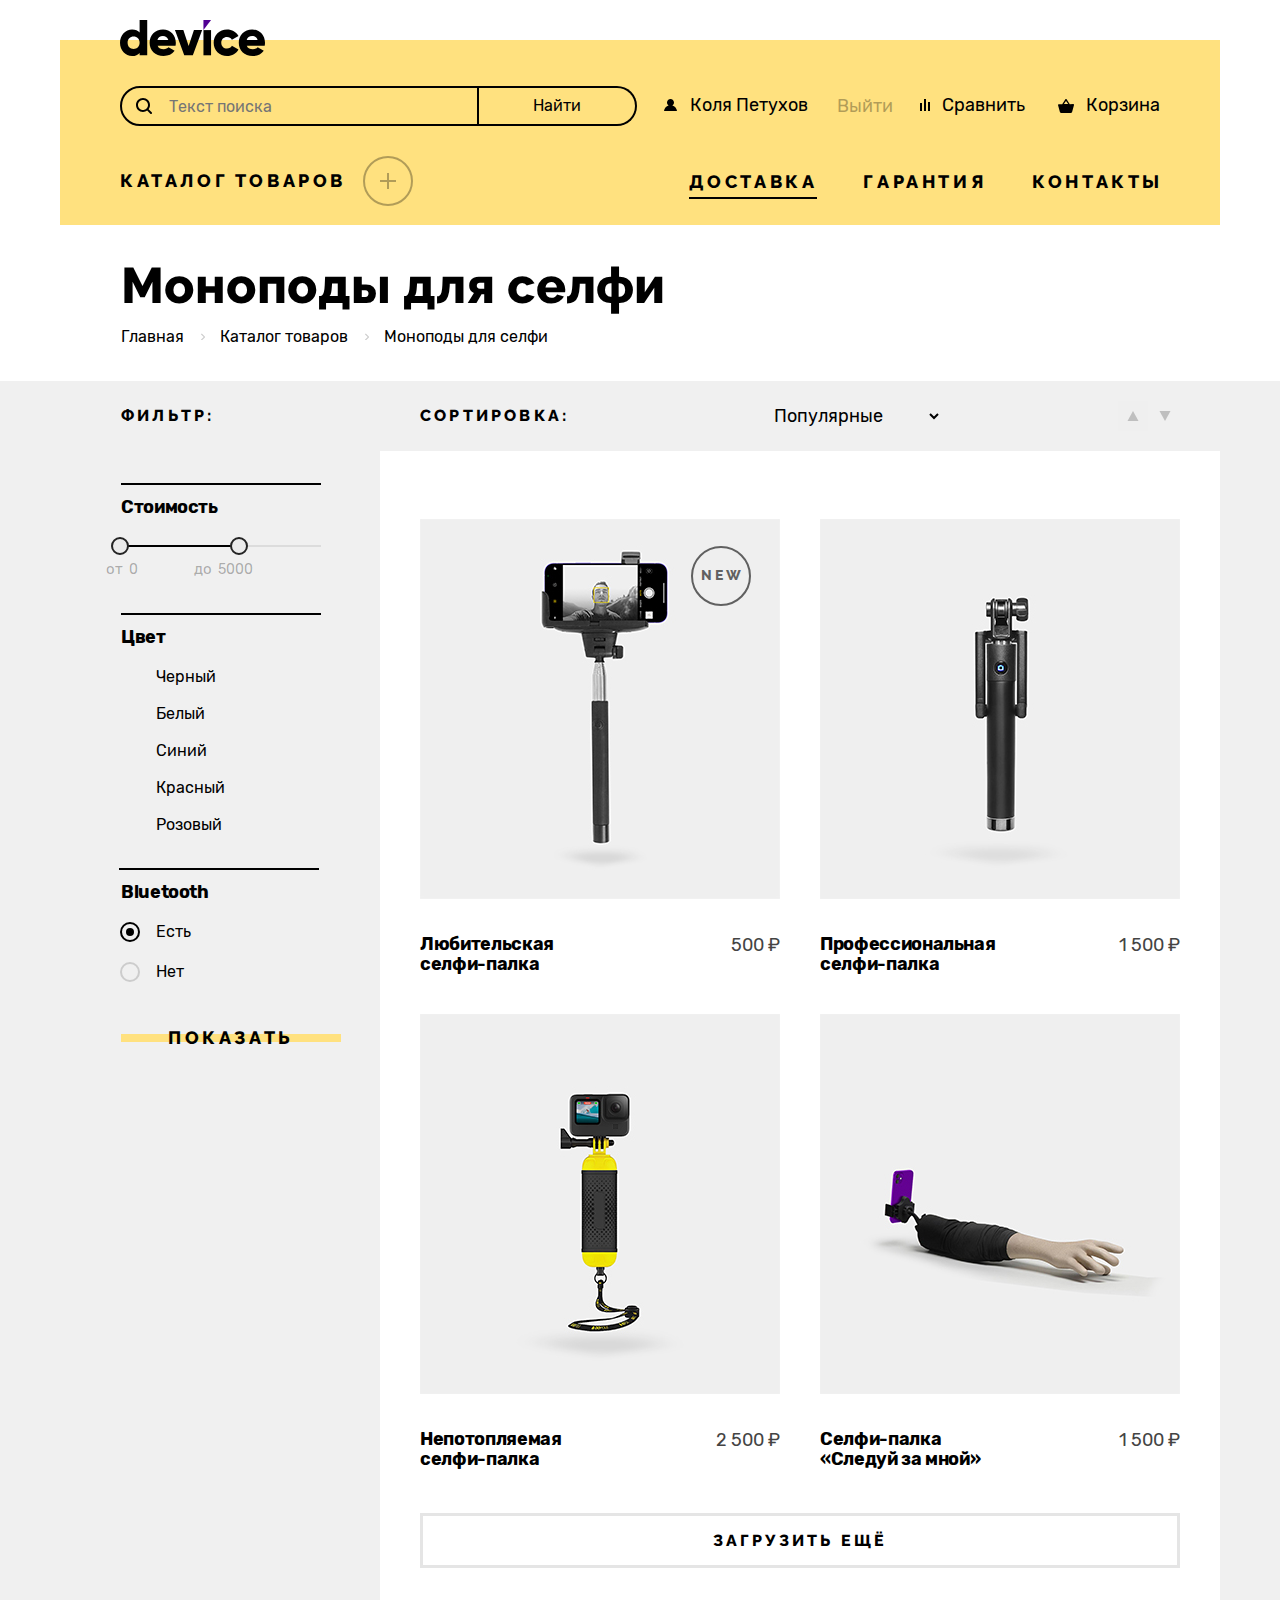
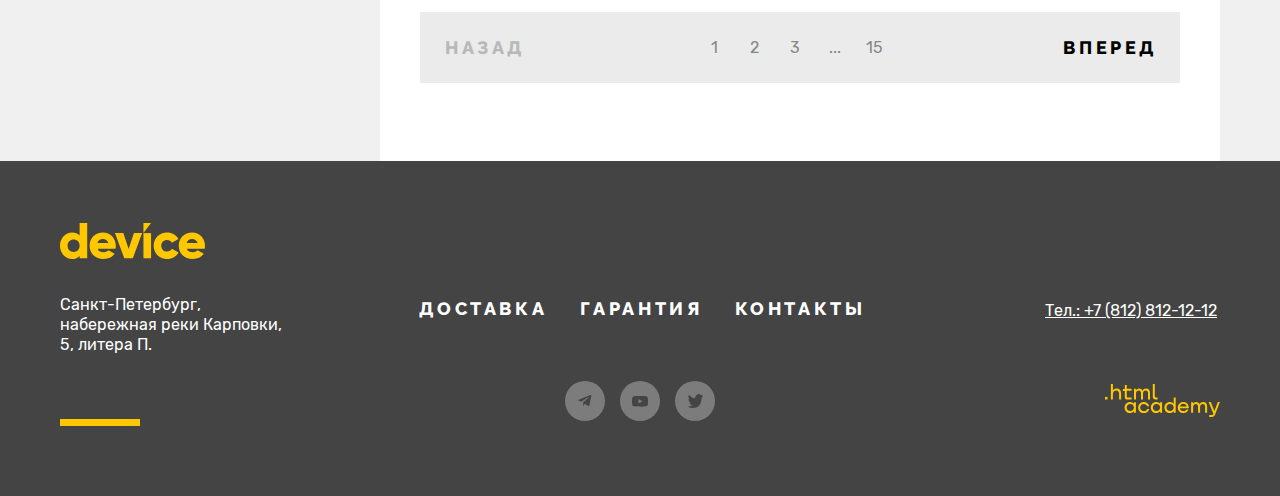
==== commit f20a1f81: "all" ====
--- a/catalog.html
+++ b/catalog.html
@@ -10,7 +10,7 @@
 <body>
   <header class="page-header">
     <span class="yellow-line"></span>
-    <a class="logo-link" href="index.html"">
+    <a class="logo-link" href="index.html">
       <img class=" logo" src="images/logo-header.svg" alt="Логотип Device.">
     </a>
     <nav class="navigation">
@@ -23,7 +23,7 @@
         </form>
         <ul class="user-menu">
           <li class="visually-hidden user-item-enter">
-            <a href="№" class="user-link user--enter">Войти</a>
+            <a href="№" class="visually-hidden user-link user--enter">Войти</a>
           </li>
           <li class="user-item-enter">
             <a href="№" class="user-link user--enter">Коля Петухов</a>
@@ -39,17 +39,21 @@
                 <div class="sub-basket">
                   <ul class="sub-basket-list">
                     <li class="sub-basket-item">
-                      <img class="sub-product-basket" src="images/product-1-small.jpg" alt="product-backet-1"
-                        width="39px" height="43px">
-                      <h3 class="sub-product-name">Любительская селфи-палка</h3>
+                      <a class="sub-basket-link" href="#">
+                        <img class="sub-product-basket" src="images/product-1-small.jpg" alt="product-backet-1"
+                          width="39" height="43">
+                        <h3 class="sub-product-name">Любительская селфи-палка</h3>
+                        <button class="sub-basket-button"></button>
+                      </a>
                     </li>
                     <li class="sub-basket-item">
-                      <img class="sub-product-basket" src="images/product-2-small.jpg" alt="product-backet-2"
-                        width="39px" height="43px">
-                      <h3 class="sub-product-name">Профессиональная селфи-палка</h3>
+                      <a class="sub-basket-link" href="#">
+                        <img class="sub-product-basket" src="images/product-2-small.jpg" alt="product-backet-2"
+                          width="39" height="43">
+                        <h3 class="sub-product-name">Профессиональная селфи-палка</h3>
+                        <button class="sub-basket-button"></button>
+                      </a>
                     </li>
-                  </ul>
-                  <ul class="sum-basket-list">
                     <li class="sum-basket-item">
                       <p class="sum-basket-product">Товаров: 2</p>
                       <p class="sum-basket-value">Сумма: 2000 ₽</p>
@@ -108,7 +112,7 @@
     </nav>
   </header>
   <main class="main-inner">
-    <header class="navigation-main">
+    <div class="navigation-main">
       <div class="navigation-main-block">
         <h1 class="navigation-title">Моноподы для селфи</h1>
         <ul class="navigation-list">
@@ -123,7 +127,7 @@
           </li>
         </ul>
       </div>
-    </header>
+    </div>
     <section class="catalog">
       <div class="catalog-size">
         <div class="catalog-blocks">
@@ -158,12 +162,12 @@
                 <legend class="catalog-color-title">Цвет</legend>
                 <ul class="catalog-color-list">
                   <li class="catalog-color-item">
-                    <input class="visually-hidden checkbox-input" type="checkbox" id="black" name="black">
+                    <input class="visually-hidden checkbox-input" type="checkbox" id="black" name="black" checked>
                     <label for="black" class="checkbox-label">Черный</label>
                   </li>
 
                   <li class="catalog-color-item">
-                    <input class="visually-hidden checkbox-input" type="checkbox" id="white" name="white">
+                    <input class="visually-hidden checkbox-input" type="checkbox" id="white" name="white" checked>
                     <label for="white" class="checkbox-label">Белый</label>
                   </li>
 
@@ -206,12 +210,22 @@
                 <option value="popular">Сначала дешёвое</option>
                 <option value="popular">Сначала дорогое</option>
               </select>
-              <a href="#" class="button-up button-light">
-                <span class="visually-hidden">Показать список</span>
-              </a>
-              <a class="button-down" href="#">
-                <span class="visually-hidden">Показать карточки</span>
-              </a>
+              <button class="button-up button-light">
+                <svg class="button-svg-catalog" width="12" height="10" viewBox="0 0 12 10" xmlns="http://www.w3.org/2000/svg">
+                  <g id="sort-up" clip-path="url(#clip0_48837_186)">
+                  <path id="Vector" d="M6 0L11.5 10H0.5"/>
+                  </g>
+                  </svg>
+                <span class="visually-hidden">Отсортировать по возрастанию</span>
+              </button>
+              <butuon class="button-down">
+                <svg class="button-svg-catalog" width="12" height="10" viewBox="0 0 12 10" xmlns="http://www.w3.org/2000/svg">
+                  <g id="sort-down" clip-path="url(#clip0_48837_186)">
+                  <path id="Vector" d="M6 0L11.5 10H0.5"/>
+                  </g>
+                  </svg>
+                <span class="visually-hidden">Отсортировать по убыванию</span>
+              </button>
             </div>
             <div class="background-product">
               <div class="product-image-block">
@@ -285,7 +299,9 @@
     <div class="page-footer-width catalog-footer-width">
       <div class="page-footer-box">
         <section class="page-footer-address">
+          <a class="logo-link-footer" href="index.html">
           <img class="page-footer-logo" src="images/logo-footer.svg" alt="Логотип Device.">
+        </a>
           <address class="page-footer-address-more">Санкт-Петербург, набережная реки Карповки, 5, литера П.</address>
           <span class="footer-strip"></span>
         </section>
--- a/styles/styles.css
+++ b/styles/styles.css
@@ -46,7 +46,8 @@
   border: 0;
   padding: 0;
   white-space: nowrap;
-  clip-path: inset(100%);
+  -webkit-clip-path: inset(100%);
+          clip-path: inset(100%);
   clip: rect(0 0 0 0);
   overflow: hidden;
 }
@@ -95,7 +96,7 @@
 }
 
 .special-link:focus-visible{
-  outline: 2px solid #AF4FFF;
+  outline: 2px solid #af4fff;
 }
 
 .special-link:active::after {
@@ -150,7 +151,7 @@
 }
 
 .logo-link:focus-visible {
-  outline: 2px solid #AF4FFF;
+  outline: 2px solid #af4fff;
 }
 
 .logo-link:active {
@@ -167,7 +168,7 @@
 
 .search-line {
   display: flex;
-  margin-bottom: 30px;
+  margin-bottom: 29px;
   align-items: flex-start;
 }
 
@@ -190,9 +191,10 @@
   line-height: 20px;
   display: block;
   position: relative;
-  background-image: url("../images/search.svg");
+  background-image: url(../images/search.svg);
   background-repeat: no-repeat;
-  background-position: 14px 10px;
+  background-position: 14px center;
+  height: 100%;
 }
 
 .search-input:focus {
@@ -200,9 +202,10 @@
 }
 
 .search-label:focus-within {
-  outline: 2px solid #AF4FFF;
+  outline: 2px solid #af4fff;
   z-index: 1;
   border-radius: 0;
+  outline-offset: 2px;
 }
 
 .search-button {
@@ -217,6 +220,7 @@
   font-weight: 400;
   line-height: 20px;
   cursor: pointer;
+  position: relative;
 }
 
 .search-button:hover {
@@ -231,6 +235,16 @@
 .search-button:active {
   background: rgb(0, 0, 0);
   color: rgba(255, 255, 255, 0.3);
+}
+
+.search-button:focus::before {
+    content: "";
+    position: absolute;
+    width: calc(100% + 8px);
+    height: calc(100% + 8px);
+    top: -6px;
+    left: -6px;
+    border: 2px solid #af4fff;
 }
 
 .user-menu {
@@ -261,6 +275,34 @@
   margin-left: 12px;
 }
 
+.basket-active {
+  padding-bottom: 7px;
+}
+
+.basket-active:hover .sub-basket,
+.basket-active:focus-within .sub-basket
+ {
+  display: flex;
+  position: absolute;
+  flex-direction: column;
+  right: -17px;
+  top: 127px;
+}
+
+.user--enter::after {
+  background-image: url("../images/icons-navigation/icons-enter.svg");
+}
+
+.user--compare::after {
+  background-image: url("../images/icons-navigation/icons-compare.svg");
+}
+
+.user--basket::after {
+  background-image: url("../images/icons-navigation/icons-basket.svg");
+  top: 7px;
+}
+
+
 .user-link {
   color: #000000;
   text-decoration: none;
@@ -271,6 +313,7 @@
 
 .user--enter {
   padding-left: 27px;
+  height: 30px;
 }
 
 .user--exit {
@@ -279,6 +322,7 @@
   margin-left: 29px;
   margin-top: 1px;
   opacity: 0.3;
+  height: 30px;
 }
 
 .user-link:hover {
@@ -286,7 +330,7 @@
 }
 
 .user-link:focus-visible{
-  outline: 2px solid #AF4FFF;
+  outline: 2px solid #af4fff;
 }
 
 .user-link:active {
@@ -309,7 +353,6 @@
   padding-left: 28px;
   margin-right: 4px;
 }
-
 
 .sub-basket {
   display: none;
@@ -338,41 +381,52 @@
 }
 
 .sub-basket-item {
-  display: flex;
-  padding: 20px;
-  position: relative;
-}
-
-.sub-basket-item::before {
-  content: "";
-  position: absolute;
-  top: 20px;
-  right: 20px;
+  list-style: none;
+  position: relative;
+}
+
+.sub-basket-link {
+  display: flex;
+  padding: 18px 18px;
+  margin: 2px 2px 5px 2px;
+  text-decoration: none;
+}
+
+.sub-basket-button {
+  position: absolute;
+  top: 18px;
+  right: 19px;
   width: 10px;
   height: 10px;
-}
-
-.sub-basket-item::before {
+  border: none;
   background-image: url("../images/cross-basket.svg");
-}
-
-.sub-basket-item:hover:before {
+  background-color: #000000;
+  background-repeat: no-repeat;
+  background-position: center;
+  cursor: pointer;
+}
+
+.sub-basket-button:hover {
   opacity: 0.6;
 }
 
-.sub-basket-item:focus::before {}
-
-.sub-basket-item:active:before {
+.sub-basket-button:focus-visible {
+  outline: 2px solid #af4fff;
+}
+
+.sub-basket-button:active {
   opacity: 0.3;
 }
 
-.sub-basket-item:hover {
+.sub-basket-link:hover {
   opacity: 0.6;
 }
 
-.sub-basket-item:focus {}
-
-.sub-basket-item:active {
+.sub-basket-link:focus {
+  outline: 2px solid #af4fff;
+}
+
+.sub-basket-link:active {
   opacity: 0.3;
 }
 
@@ -394,7 +448,7 @@
 .sum-basket-item {
   display: flex;
   justify-content: space-between;
-  margin-top: -3px;
+  margin-top: -7px;
   padding: 0 20px;
   background-color: #1a1a1a;
 }
@@ -436,33 +490,11 @@
 }
 
 .sum-basket-link:focus {
-  outline: 2px solid #AF4FFF;
+  outline: 2px solid #af4fff;
 }
 
 .sum-basket-link:active {
   color: rgba(0, 0, 0, 0.3);
-}
-
-.basket-active:focus-within .sub-basket,
-.basket-active:active .sub-basket {
-  display: flex;
-  position: absolute;
-  flex-direction: column;
-  right: -17px;
-  top: 127px;
-}
-
-.user--enter::after {
-  background-image: url("../images/icons-navigation/icons-enter.svg");
-}
-
-.user--compare::after {
-  background-image: url("../images/icons-navigation/icons-compare.svg");
-}
-
-.user--basket::after {
-  background-image: url("../images/icons-navigation/icons-basket.svg");
-  top: 7px;
 }
 
 .navigation-block {
@@ -493,7 +525,7 @@
 }
 
 .catalog-link:focus-visible {
-  outline: 2px solid #AF4FFF;
+  outline: 2px solid #af4fff;
 }
 
 .catalog-block:hover .catalog-plus {
@@ -569,16 +601,25 @@
 
 
 .subcatalog-list {
-  margin: 0;
+  margin: -8px 27px 0 0;
   padding: 0;
   list-style: none;
 }
 
-.subcatalog-item {}
+.subcatalog-list:last-child{
+  margin: -8px 0 0 11px;
+}
+
+.subcatalog-item {
+  line-height: 35px;
+}
 
 .subcatalog-link {
   color: #000000;
   text-decoration: none;
+  font-family: "Rubik",sans-serif;
+  font-size: 16px;
+  letter-spacing: 0.1px;
 }
 
 .subcatalog-link:hover {
@@ -586,7 +627,7 @@
 }
 
 .subcatalog-link:focus-visible {
-  outline: 2px solid #AF4FFF;
+  outline: 2px solid #af4fff;
 }
 
 .subcatalog-link:active {
@@ -628,7 +669,7 @@
 }
 
 .navigation-service-link:focus-visible {
-  outline: 2px solid #AF4FFF;
+  outline: 2px solid #af4fff;
   box-sizing: border-box;
 }
 
@@ -722,7 +763,7 @@
 }
 
 .slider-button:focus {
-  outline: 2px solid #AF4FFF;
+  outline: 2px solid #af4fff;
 }
 
 .slider-button:active {
@@ -772,7 +813,7 @@
 .slider-parameters {
   display: flex;
   flex-wrap: wrap;
-  margin: 5px 5px 5px 1px;
+  margin: 5px 5px 25px 1px;
 }
 
 .slider-parameter {
@@ -826,7 +867,17 @@
   border: solid 2px #000000;
   background-color: #ffffff;
   cursor: pointer;
-
+  position: relative;
+}
+
+.button-slids:focus::before {
+  content: "";
+  position: absolute;
+  width: 16px;
+  height: 16px;
+  outline: 2px solid #af4fff;
+  top: -4px;
+  left: -4px;
 }
 
 .button-slids:hover {
@@ -834,7 +885,7 @@
 }
 
 .button-slids:focus {
-  outline: 2px solid #AF4FFF;
+  outline: none;
 }
 
 .button-slids:active {
@@ -878,7 +929,7 @@
 }
 
 .assortment-link:focus-visible {
-  outline: 2px solid #AF4FFF;
+  outline: 2px solid #af4fff;
 }
 
 .assortment-link::before {
@@ -996,20 +1047,20 @@
 }
 
 .delivery-item:not(:last-child) {
-  margin-bottom: 45px;
+  margin-bottom: 30px;
 }
 
 .delivery-button {
-  padding: 0 18px;
+  padding: 10px 18px;
   width: 100%;
 }
 
 .delivery-button::after {
-  top: 6px;
+  top: 16px;
 }
 
 .delivery-button:hover::after {
-  top: -8px;
+  top: 0px;
 }
 
 .delivery-button-current .special-link {
@@ -1017,6 +1068,7 @@
   font-family: "Raleway", sans-serif;
   font-size: 18px;
   font-weight: 800;
+  top: -7px;
   letter-spacing: 3.6px;
   text-transform: uppercase;
   border: none;
@@ -1031,22 +1083,38 @@
   transform: translateX(13px);
 }
 
+.delivery-button-current .special-link:focus {
+  outline: none;
+}
+
+.delivery-button-current:focus::before {
+  content: "";
+  position: absolute;
+  width: calc(100% + 122px);
+  height: calc(100% + 6px);
+  top: -11px;
+  left: -4px;
+  border: 2px solid #af4fff;
+}
+
 .delivery-button-current .special-link::after {
   display: none;
 }
+
 
 .delivery-button-current::after {
   content: "";
   top: -6px;
   left: 0;
   width: 282px;
-  height: 40px;
+  height: calc(100% + -1px);
   flex-shrink: 0;
   position: absolute;
   background-color: #000000;
   z-index: -1;
   color: #ffe17f;
 }
+
 
 .delivery-screens {
   margin: 0;
@@ -1158,11 +1226,11 @@
   top: 1px;
   left: 0;
   width: 125px;
-  height: 100px;
+  height: 100%;
   flex-shrink: 0;
   z-index: 0;
   background-color: #ffe17f;
-  background-position: 40px 36px;
+  background-position: 40px center;
   background-repeat: no-repeat;
 }
 
@@ -1184,11 +1252,12 @@
   top: 30px;
   right: 43px;
   width: 40px;
-  height: 40px;
+  height: calc(100% + -59px);
   flex-shrink: 0;
   z-index: 0;
   background-repeat: no-repeat;
   opacity: 0.5;
+  background-position: 0px center;
 }
 
 .delivery-rare-link::after {
@@ -1340,8 +1409,8 @@
 
 .contacts-phone {
   color: #444444;
-  margin-bottom: 30px;
-  display: inline-block;
+  margin-bottom: 3px;
+  display: block;
   font-style: normal;
 }
 
@@ -1360,10 +1429,9 @@
   color: #444444;
   font-size: 24px;
   font-weight: 700;
-  margin: 0;
+  margin: 27px 0 15px 0;
   padding: 0;
   font-style: normal;
-  margin-bottom: 15px;
 }
 
 .contacts-list {
@@ -1483,7 +1551,7 @@
 }
 
 .mailing-button:focus {
-  outline: 2px solid #AF4FFF;
+  outline: 2px solid #af4fff;
 }
 
 .mailing-button:active {
@@ -1496,13 +1564,14 @@
   margin: 0;
   position: relative;
   align-self: center;
+  padding-left: 33px;
 }
 
 .mailing-free::after {
   content: "";
   position: absolute;
-  top: 6px;
-  left: -34px;
+  top: 7px;
+  left: 0px;
   width: 16px;
   height: 16px;
 }
@@ -1540,16 +1609,17 @@
   margin-top: 62px;
 }
 
-.page-footer-logo {
-  margin-bottom: 27px;
-}
+.logo-link-footer:focus {
+  outline: 2px solid #af4fff;
+}
+
 
 .page-footer-logo:hover {
   opacity: 0.6;
 }
 
 .page-footer-logo:focus-visible {
-  border: 2px solid #AF4FFF;
+  border: 2px solid #af4fff;
 }
 
 .page-footer-logo:active {
@@ -1561,6 +1631,7 @@
   font-style: normal;
   color: #ffffff;
   line-height: 20px;
+  margin-top: 27px;
 }
 
 .footer-strip {
@@ -1593,10 +1664,11 @@
   display: flex;
   padding-bottom: 57px;
   flex-wrap: wrap;
-}
-
-.footer-navigation-item:not(:last-child) {
-  margin-right: 32px;
+  justify-content: space-between;
+}
+
+.footer-navigation-item:last-child {
+  margin-right: 60px;
 }
 
 .footer-navigation-link {
@@ -1614,7 +1686,7 @@
 }
 
 .footer-navigation-link:focus-visible {
-  outline: 2px solid #AF4FFF;
+  outline: 2px solid #af4fff;
 }
 
 .footer-navigation-link:hover::after {
@@ -1660,7 +1732,7 @@
 }
 
 .footer-social-item:focus-within {
-  outline: 2px solid #AF4FFF;
+  outline: 2px solid #af4fff;
 }
 
 .footer-social-link {
@@ -1736,11 +1808,11 @@
 .footer-phone-item-tel {}
 
 .footer-phone-item {
-  margin-bottom: 57px;
+  margin-bottom: 3px;
 }
 
 .footer-logo-item {
-  margin-left: 60px;
+  margin: 58px 0 0 60px;
 }
 
 
@@ -1750,7 +1822,7 @@
 }
 
 .contacts-phone:focus-visible{
-  outline: 2px solid #AF4FFF;
+  outline: 2px solid #af4fff;
 }
 
 .htmlacademy-link {
@@ -1766,7 +1838,7 @@
 }
 
 .htmlacademy-link:focus-visible {
-  outline: 2px solid #AF4FFF;
+  outline: 2px solid #af4fff;
 }
 
 .htmlacademy-svg:active {
@@ -1849,7 +1921,7 @@
 }
 
 .navigation-link:focus-visible {
-  outline: 2px solid #AF4FFF;
+  outline: 2px solid #af4fff;
 }
 
 .catalog {
@@ -1956,12 +2028,24 @@
   border: 2px solid #242424;
 }
 
+.range-toggle:focus-visible::after {
+  content: "";
+  position: absolute;
+  width: calc(100% + 7px);
+  height: calc(100% + 7px);
+  top: -6px;
+  left: -6px;
+  border: 2px solid #af4fff;
+}
+
 .range-toggle:hover {
   background-color: rgba(235, 235, 235, 0.5);
   border: 2px solid rgba(36, 36, 36, 0.5);
 }
 
-.range-toggle:focus {}
+.range-toggle:focus {
+  outline: none;
+}
 
 .range-toggle:active {
   background-color: #000000;
@@ -2010,13 +2094,18 @@
   height: 12px;
 }
 
+input[type='number'] {
+  -moz-appearance: textfield;
+}
+
 .range-input:focus {
   outline: none;
 }
 
 .range-input::-webkit-outer-spin-button,
 .range-input::-webkit-inner-spin-button {
-  appearance: none;
+  -webkit-appearance: none;
+          appearance: none;
   margin: 0;
 }
 
@@ -2066,6 +2155,10 @@
   padding-left: 37px;
   position: relative;
 
+  min-height: 26px;
+  padding-top: 4px;
+  box-sizing: border-box;
+
 }
 
 .checkbox-label::before {
@@ -2073,17 +2166,17 @@
   position: absolute;
   top: 0;
   left: 0;
-  width: 16px;
-  height: 16px;
-  border: 2px solid #cccccc;
-  border-radius: 4px;
+  width: 24px;
+  height: 24px;
+  background:  url("../images/checkbox/default.svg") no-repeat center center;
+  background-size: 20px 20px;
 }
 
 .checkbox-label::after {
   content: "";
   position: absolute;
-  top: 5px;
-  left: 6px;
+  top: 7px;
+  left: 8px;
   width: 10px;
   height: 10px;
   background: url("../images/tick.svg") no-repeat center center;
@@ -2095,7 +2188,12 @@
 }
 
 .checkbox-input:checked + .checkbox-label::before {
-  border: 2px solid #000000;
+  background: url("../images/checkbox/checked.svg") no-repeat center center;
+  background-size: 20px 20px;
+}
+
+.checkbox-input:focus-visible + .checkbox-label::before {
+  outline: 2px solid #af4fff;
 }
 
 .catalog-parametr {
@@ -2142,7 +2240,7 @@
 }
 
 .control-parametr-item:focus {
-  outline: 2px solid #AF4FFF;
+  outline: 2px solid #af4fff;
 }
 
 .catalog-parametr-item:active {
@@ -2159,38 +2257,34 @@
   position: relative;
 }
 
-
-
-.control-parametr::after {
-  content: "";
-  position: absolute;
-  top: 0;
-  left: 0;
-  width: 16px;
-  height: 16px;
-  border: 2px solid #cccccc;
-  border-radius: 50%;
-}
-
 .control-parametr::before {
   content: "";
   position: absolute;
-  top: 6px;
-  left: 6px;
-  width: 8px;
-  height: 8px;
-  background-color: #000000;
-  border-radius: 50%;
-  display: none;
+  top: 0px;
+  left: 1px;
+  width: 20px;
+  height: 20px;
+  background-image: url("../images/checkbox/radio-default.svg");
+  background-position: center;
+  background-repeat: no-repeat;
 }
 
 .control-input:checked + .control-parametr::before {
-  display: block;
-}
-
-.control-input:checked + .control-parametr::after {
-  border: 2px solid #000000;
-}
+  content: "";
+  position: absolute;
+  top: 0px;
+  left: 1px;
+  width: 20px;
+  height: 20px;
+  background-image: url("../images/checkbox/radio-checked.svg");
+  background-position: center;
+  background-repeat: no-repeat;
+}
+
+.control-input:focus-visible + .control-parametr::before {
+  outline: 2px solid #af4fff;
+}
+
 
 .button-show {
   display: inline;
@@ -2222,6 +2316,7 @@
   display: flex;
   justify-content: space-between;
   padding: 10px 40px 4px 40px;
+  position: relative;
 }
 
 .product-title-sorting {
@@ -2242,70 +2337,66 @@
   font-weight: 400;
   line-height: 30px;
   border: none;
-  margin: -6px 0 0 81px;
+  margin: -6px 0 0 112px;
   background-color: #f0f0f0;
 }
 
 .select-control:focus {
-  outline: 2px solid #AF4FFF;
+  outline: 2px solid #af4fff;
 }
 
 .button-up {
   position: relative;
-}
-
-.button-up::after {
-  position: absolute;
-  content: "";
-  left: 68px;
-  top: 20px;
-  width: 0px;
-  height: 0px;
-  border-left: 5px solid transparent;
-  border-right: 5px solid transparent;
-  border-bottom: 10px solid black;
+  content: "";
+  left: 87px;
+  top: 10px;
+  width: 30px;
+  height: 30px;
   z-index: 1;
+  border: none;
   opacity: 0.2;
 }
 
-.button-up:hover::after {
+.button-svg-catalog {
+  fill: #000000;
+}
+
+.button-up:hover {
   opacity: 0.5;
 }
 
-.button-up:focus::after {
-  outline: 2px solid #AF4FFF;
-}
-
-.button-up:active::after {
+.button-up:focus-visible {
+  outline: 2px solid #af4fff;
+}
+
+.button-up:active {
   opacity: 1;
 }
 
-.button-down {
-  position: relative;
-}
-
-.button-down::after {
-  position: absolute;
-  content: "";
-  right: 9px;
-  top: 20px;
-  width: 0;
-  height: 0;
-  border-left: 5px solid transparent;
-  border-right: 5px solid transparent;
-  border-top: 10px solid black;
+.button-down{
+  position: relative;
+  content: "";
+  left: 0;
+  top: 11px;
+  width: 30px;
+  height: 30px;
+  z-index: 1;
+  border: none;
   opacity: 0.2;
-}
-
-.button-down:hover::after {
+  transform: rotate(180deg);
+  padding: 0px 9px 9px 9px;
+  box-sizing: border-box;
+}
+
+.button-down:hover{
   opacity: 0.5;
 }
 
-.button-down:focus::after {
-  outline: 2px solid #AF4FFF;
-}
-
-.button-down:active::after {
+.button-down:focus-visible {
+  outline: 2px solid #af4fff;
+}
+
+.button-down:active {
   opacity: 1;
 }
 
@@ -2343,7 +2434,7 @@
 }
 
 .product-link:focus {
-  outline: 2px solid #AF4FFF;
+  outline: 2px solid #af4fff;
 }
 
 .product-link::before {
@@ -2391,9 +2482,6 @@
   letter-spacing: 2.8px;
   text-transform: uppercase;
 }
-
-
-
 
 .product-title {
   margin: 0;
@@ -2440,7 +2528,7 @@
 }
 
 .download-more:focus {
-  outline: 2px solid #AF4FFF;
+  outline: 2px solid #af4fff;
 }
 
 .download-more:active {
@@ -2456,6 +2544,7 @@
   list-style: none;
   min-height: 71px;
   align-items: center;
+  flex-wrap: wrap;
 }
 
 .pagination-item {}
@@ -2514,7 +2603,7 @@
 }
 
 .pagination-item-number:focus-within {
-  outline: 2px solid #AF4FFF;
+  outline: 2px solid #af4fff;
 }
 
 .pagination-link-number {
@@ -2557,7 +2646,7 @@
 }
 
 .pagination-link:focus{
-  outline: 2px solid #AF4FFF;
+  outline: 2px solid #af4fff;
 }
 
 .pagination-next:active {
@@ -2576,6 +2665,7 @@
   display: flex;
   justify-content: center;
   align-items: center;
+  z-index: 100;
 }
 
 .modal--close {
@@ -2586,10 +2676,10 @@
   width: 920px;
   min-height: 568px;
   background-color: rgb(255, 255, 255);
-  padding: 62px 71px;
+  padding: 56px 71px;
   box-sizing: border-box;
   border: solid 10px rgb(0, 0, 0);
-  box-shadow: 0px 10px 0px 0px rgba(0, 0, 0, 0.10);
+  box-shadow: 0 10px 0 0 rgba(0, 0, 0, 0.10);
   position: relative;
 }
 
@@ -2599,8 +2689,7 @@
   font-style: normal;
   font-weight: 800;
   line-height: 50px;
-  margin: 0;
-  margin-bottom: 40px;
+  margin: 5px 0 43px 0;
 }
 
 .modal-close-button {
@@ -2618,7 +2707,7 @@
 }
 
 .modal-close-button:focus {
-  outline: 2px solid #AF4FFF;
+  outline: 2px solid #af4fff;
 }
 
 .modal-title::after {}
@@ -2637,7 +2726,7 @@
   padding: 0;
   margin: 0;
   display: flex;
-  margin-bottom: 66px;
+  margin-bottom: 67px;
   flex-wrap: wrap;
 }
 
@@ -2645,7 +2734,7 @@
   padding: 0;
   margin: 0;
   display: flex;
-  margin-bottom: 48px;
+  margin-bottom: 44px;
 }
 
 .modal-list:not(:last-child) {
@@ -2695,7 +2784,7 @@
 
 
 .tooltip-toggle:focus {
-  outline: 2px solid #AF4FFF;
+  outline: 2px solid #af4fff;
 }
 
 .tooltip-toggle::after {
@@ -2760,7 +2849,7 @@
 }
 
 .modal-name-input:focus {
-  outline: 2px solid #AF4FFF;
+  outline: 2px solid #af4fff;
 }
 
 .modal-name {
@@ -2794,7 +2883,7 @@
 }
 
 .modal-text-input:focus {
-  outline: 2px solid #AF4FFF;
+  outline: 2px solid #af4fff;
 }
 
 input.modal-text-input[type="text"]::placeholder {
@@ -2835,7 +2924,7 @@
 }
 
 .less-one:focus {
-  outline: 2px solid #AF4FFF;
+  outline: 2px solid #af4fff;
   z-index: 1;
 }
 
@@ -2852,7 +2941,7 @@
 }
 
 .button-click-up:focus {
-  outline: 2px solid #AF4FFF;
+  outline: 2px solid #af4fff;
 }
 
 .button-click-up::after {
@@ -2889,7 +2978,7 @@
 }
 
 .button-click-down:focus {
-  outline: 2px solid #AF4FFF;
+  outline: 2px solid #af4fff;
 }
 
 .button-click-down::after {
@@ -2917,17 +3006,14 @@
   text-transform: uppercase;
   position: relative;
   z-index: 10;
+  padding: 10px 0;
   background-color: #ffffff;
 }
 
-.button-send:focus-visible {
-  outline: 2px solid #AF4FFF;
-}
-
 .button-send::after {
   position: absolute;
   content: "";
-  top: 7px;
+  top: 16px;
   left: 0px;
   z-index: -2;
   width: 200px;
@@ -2940,7 +3026,7 @@
   transition: transform 0.2s ease-in-out 0.1s;
   content: "";
   position: absolute;
-  top: -7px;
+  top: 0;
   left: 0;
   z-index: -1;
   width: 100%;
@@ -2961,3 +3047,7 @@
   flex-shrink: 0;
   background-color: #ffcc33;
 }
+
+.button-send:focus-visible {
+  outline: 2px solid #af4fff;
+}
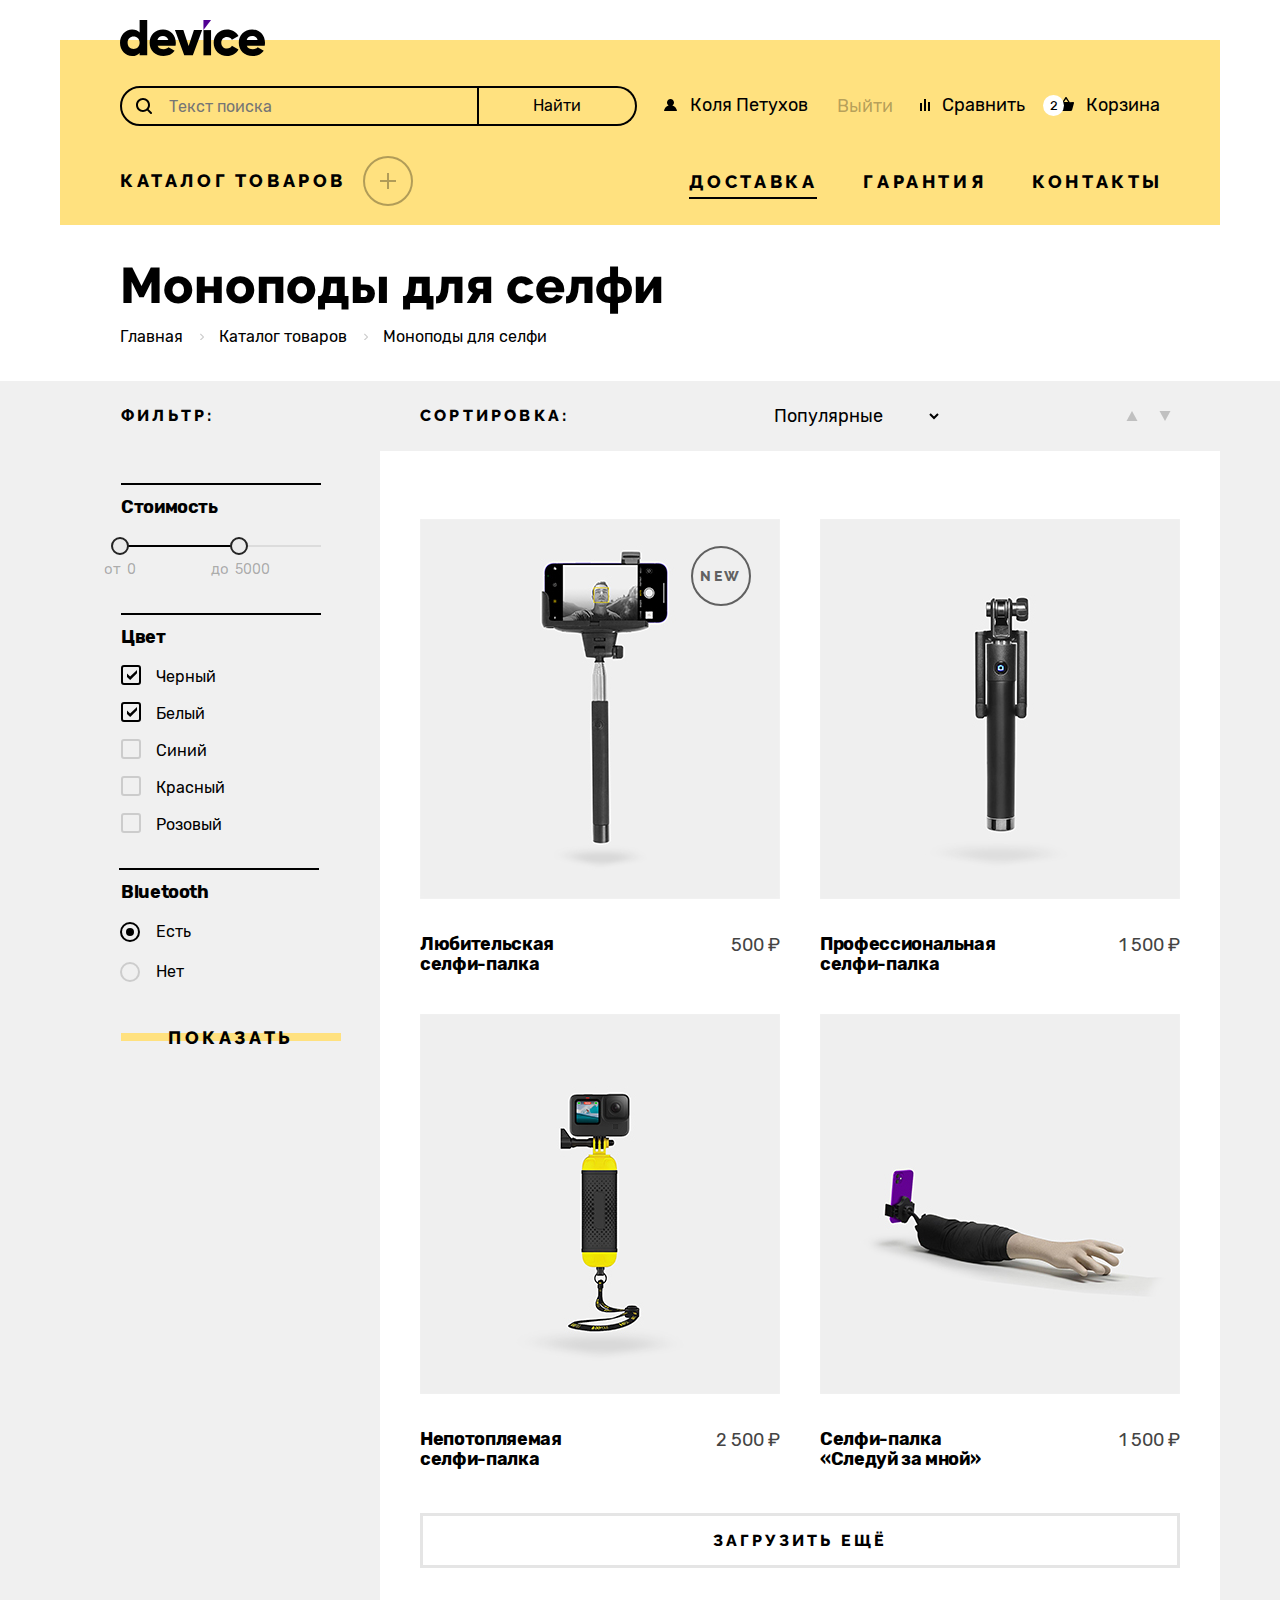
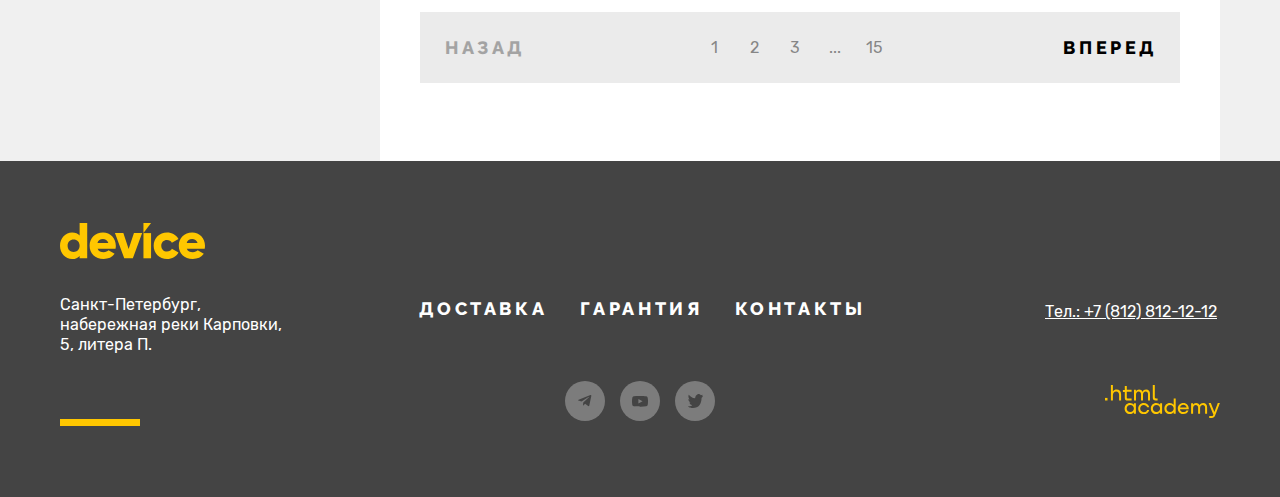
==== commit 2084ecdd: "all" ====
--- a/catalog.html
+++ b/catalog.html
@@ -2,57 +2,69 @@
 <html lang="ru">
 
 <head>
-  <meta charset="utf-8">
+  <meta charset="utf-8" />
   <title>Каталог</title>
-  <link rel="stylesheet" href="styles/styles.css">
+  <link rel="stylesheet" href="styles/styles.css" />
+  <link rel="icon" type="image/png" href="images/favicon.png" />
+  <link rel="icon" href="favicon.ico" />
+  <!-- 32×32 -->
 </head>
 
 <body>
   <header class="page-header">
     <span class="yellow-line"></span>
     <a class="logo-link" href="index.html">
-      <img class=" logo" src="images/logo-header.svg" alt="Логотип Device.">
+      <img class="logo" src="images/logo-header.svg" alt="Логотип Device." />
     </a>
     <nav class="navigation">
       <div class="search-line">
-        <form action="#" class="search-form">
+        <form class="search-form" action="https://echo.htmlacademy.ru/">
           <label class="search-label">
-          <input class="search-input search-input-catalog" type="text" name="search-text" placeholder="Текст поиска">
-        </label>
+            <input class="search-input search-input-catalog" type="text" name="search-text" placeholder="Текст поиска"
+              required />
+          </label>
           <button type="submit" class="search-button">Найти</button>
         </form>
-        <ul class="user-menu">
-          <li class="visually-hidden user-item-enter">
-            <a href="№" class="visually-hidden user-link user--enter">Войти</a>
-          </li>
-          <li class="user-item-enter">
-            <a href="№" class="user-link user--enter">Коля Петухов</a>
-            <a href="№" class="user--exit">Выйти</a>
-          </li>
+        <div class="user-menu">
+          <!-- состояние входа
+          <div class="user-item-enter">
+            <a href="#" class="user-link user--enter">Войти</a>
+          </div> -->
+          <div class="user-item-enter">
+            <a href="#" class="user-link user--enter">Коля Петухов</a>
+            <a href="#" class="user--exit">Выйти</a>
+          </div>
           <ul class="basket-item">
             <li class="user-item">
-              <a href="№" class="user-link user--compare">Сравнить</a>
+              <a href="#" class="user-link user--compare">Сравнить</a>
             </li>
             <li class="user-item">
               <div class="basket-active">
                 <a href="#" class="user-link user--basket">Корзина</a>
+                <span class="basket-count">2</span>
                 <div class="sub-basket">
                   <ul class="sub-basket-list">
                     <li class="sub-basket-item">
                       <a class="sub-basket-link" href="#">
-                        <img class="sub-product-basket" src="images/product-1-small.jpg" alt="product-backet-1"
-                          width="39" height="43">
-                        <h3 class="sub-product-name">Любительская селфи-палка</h3>
-                        <button class="sub-basket-button"></button>
+                        <img class="sub-product-basket" src="images/product-small/product-1-small.jpg"
+                          alt="Товар-корзины-1." width="39" height="43" />
+                        <p class="sub-product-name">
+                          Любительская селфи-палка
+                        </p>
                       </a>
+                      <button class="sub-basket-button" type="button"></button>
+                      <span class="visually-hidden">Удалить.</span>
                     </li>
                     <li class="sub-basket-item">
                       <a class="sub-basket-link" href="#">
-                        <img class="sub-product-basket" src="images/product-2-small.jpg" alt="product-backet-2"
-                          width="39" height="43">
-                        <h3 class="sub-product-name">Профессиональная селфи-палка</h3>
-                        <button class="sub-basket-button"></button>
+                        <img class="sub-product-basket" src="images/product-small/product-2-small.jpg"
+                          alt="Товар-корзины-2." width="39" height="43" />
+                        <p class="sub-product-name">
+                          Профессиональная селфи-палка
+                        </p>
                       </a>
+                      <button class="sub-basket-button" type="button"></button>
+                      <span class="visually-hidden">Удалить.</span>
                     </li>
                     <li class="sum-basket-item">
                       <p class="sum-basket-product">Товаров: 2</p>
@@ -64,7 +76,7 @@
               </div>
             </li>
           </ul>
-        </ul>
+        </div>
       </div>
       <div class="navigation-block">
         <div class="catalog-block">
@@ -113,47 +125,47 @@
   </header>
   <main class="main-inner">
     <div class="navigation-main">
-      <div class="navigation-main-block">
-        <h1 class="navigation-title">Моноподы для селфи</h1>
-        <ul class="navigation-list">
-          <li class="navigation-item">
-            <a class="navigation-link" href="">Главная</a>
-          </li>
-          <li class="navigation-item">
-            <a class="navigation-link" href="">Каталог товаров</a>
-          </li>
-          <li class="navigation-item">
-            <a class="navigation-link" href="">Моноподы для селфи</a>
-          </li>
-        </ul>
-      </div>
+      <h1 class="navigation-title">Моноподы для селфи</h1>
+      <ul class="navigation-list">
+        <li class="navigation-item">
+          <a class="navigation-link" href="">Главная</a>
+        </li>
+        <li class="navigation-item">
+          <a class="navigation-link" href="">Каталог товаров</a>
+        </li>
+        <li class="navigation-item">
+          <a class="navigation-link" href="">Моноподы для селфи</a>
+        </li>
+      </ul>
     </div>
     <section class="catalog">
       <div class="catalog-size">
         <div class="catalog-blocks">
           <div class="filter-block">
             <h2 class="visually-hidden">Список товаров с фильтрами</h2>
-            <form class="catalog-filter" action="" method="get">
+            <form class="catalog-filter" action="https://echo.htmlacademy.ru/" method="get">
               <h3 class="catalog-title">Фильтр:</h3>
               <fieldset class="catalog-sum-group">
                 <legend class="catalog-sum-title">Стоимость</legend>
                 <div class="range">
                   <div class="range-scale">
                     <div class="range-bar" style="width: 104px">
-                      <button class="range-toggle toggle-min">
+                      <button class="range-toggle toggle-min" type="button">
                         <span class="visually-hidden">Изменить минимальную цену.</span>
                       </button>
-                      <button class="range-toggle toggle-max">
+                      <button class="range-toggle toggle-max" type="button">
                         <span class="visually-hidden">Изменить максимальную цену.</span>
                       </button>
                     </div>
                   </div>
                   <div class="range-wrapper-inputs">
                     <label class="catalog-filter-label">
-                      от <input class="range-input" type="number" value="0" name="min-price" style="width: 9px">
+                      от
+                      <input class="range-input" type="number" value="0" name="min-price" style="width: 9px" />
                     </label>
                     <label class="catalog-filter-label">
-                      до <input class="range-input" type="number" value="5000" name="max-price" style="width: 37px">
+                      до
+                      <input class="range-input" type="number" value="5000" name="max-price" style="width: 37px" />
                     </label>
                   </div>
                 </div>
@@ -162,25 +174,25 @@
                 <legend class="catalog-color-title">Цвет</legend>
                 <ul class="catalog-color-list">
                   <li class="catalog-color-item">
-                    <input class="visually-hidden checkbox-input" type="checkbox" id="black" name="black" checked>
+                    <input class="visually-hidden checkbox-input" type="checkbox" id="black" name="black" checked />
                     <label for="black" class="checkbox-label">Черный</label>
                   </li>
 
                   <li class="catalog-color-item">
-                    <input class="visually-hidden checkbox-input" type="checkbox" id="white" name="white" checked>
+                    <input class="visually-hidden checkbox-input" type="checkbox" id="white" name="white" checked />
                     <label for="white" class="checkbox-label">Белый</label>
                   </li>
 
                   <li class="catalog-color-item">
-                    <input class="visually-hidden checkbox-input" type="checkbox" id="blue" name="blue">
+                    <input class="visually-hidden checkbox-input" type="checkbox" id="blue" name="blue" />
                     <label for="blue" class="checkbox-label">Синий</label>
                   </li>
                   <li class="catalog-color-item">
-                    <input class="visually-hidden checkbox-input" type="checkbox" id="red" name="red">
+                    <input class="visually-hidden checkbox-input" type="checkbox" id="red" name="red" />
                     <label for="red" class="checkbox-label">Красный</label>
                   </li>
                   <li class="catalog-color-item">
-                    <input class="visually-hidden checkbox-input" type="checkbox" id="pink" name="pink">
+                    <input class="visually-hidden checkbox-input" type="checkbox" id="pink" name="pink" />
                     <label for="pink" class="checkbox-label">Розовый</label>
                   </li>
                 </ul>
@@ -189,17 +201,18 @@
                 <legend class="catalog-parametr-title">Bluetooth</legend>
                 <ul class="catalog-parametr-list">
                   <li class="catalog-parametr-item">
-                    <input id="exist" class="visually-hidden control-input" type="radio" name="exists" checked>
+                    <input id="exist" class="visually-hidden control-input" type="radio" name="exists" checked />
                     <label for="exist" class="control-parametr">Есть</label>
                   </li>
                   <li class="catalog-parametr-item">
-                    <input id="no" class="visually-hidden control-input" type="radio" name="exists">
+                    <input id="no" class="visually-hidden control-input" type="radio" name="exists" />
                     <label for="no" class="control-parametr">Нет</label>
-                  </li>
                   </li>
                 </ul>
               </fieldset>
-              <button class="special-link button-show">Показать</button>
+              <button class="special-link button-show" type="button">
+                Показать
+              </button>
             </form>
           </div>
           <div class="product-block">
@@ -210,63 +223,73 @@
                 <option value="popular">Сначала дешёвое</option>
                 <option value="popular">Сначала дорогое</option>
               </select>
-              <button class="button-up button-light">
-                <svg class="button-svg-catalog" width="12" height="10" viewBox="0 0 12 10" xmlns="http://www.w3.org/2000/svg">
-                  <g id="sort-up" clip-path="url(#clip0_48837_186)">
-                  <path id="Vector" d="M6 0L11.5 10H0.5"/>
+              <button class="button-up button-light" type="button">
+                <svg class="button-svg-catalog" role="img" width="12" height="10" viewBox="0 0 12 10"
+                  xmlns="http://www.w3.org/2000/svg">
+                  <g clip-path="url(#clip0_48837_186)">
+                    <path d="M6 0L11.5 10H0.5" />
                   </g>
-                  </svg>
+                </svg>
                 <span class="visually-hidden">Отсортировать по возрастанию</span>
               </button>
-              <butuon class="button-down">
-                <svg class="button-svg-catalog" width="12" height="10" viewBox="0 0 12 10" xmlns="http://www.w3.org/2000/svg">
-                  <g id="sort-down" clip-path="url(#clip0_48837_186)">
-                  <path id="Vector" d="M6 0L11.5 10H0.5"/>
+              <button class="button-down" type="button">
+                <svg class="button-svg-catalog" role="img" width="12" height="10" viewBox="0 0 12 10"
+                  xmlns="http://www.w3.org/2000/svg">
+                  <g clip-path="url(#clip0_48837_186)">
+                    <path d="M6 0L11.5 10H0.5" />
                   </g>
-                  </svg>
+                </svg>
                 <span class="visually-hidden">Отсортировать по убыванию</span>
               </button>
             </div>
             <div class="background-product">
               <div class="product-image-block">
                 <ul class="product-list">
-                  <li class="product-item">
-                    <a class="product-link" href="#">
-                      <span class="product-new"></span>
-                      <img class="product-image" src="./images/product/product-1.jpg" width="360" height="380" alt="#">
+                  <li class="product-item product-item-new">
+                    <a class="product-link product-neww" href="#">
+                      <img class="product-image" src="./images/product/product-1.jpg" width="360" height="380"
+                        alt="Любительская селфи-палка." />
                       <h3 class="product-title">Любительская селфи-палка</h3>
                       <p class="product-price">500 ₽</p>
                     </a>
                   </li>
-
                   <li class="product-item">
                     <a class="product-link" href="#">
-                      <img class="product-image" src="./images/product/product-2.jpg" width="360" height="380" alt="#">
-                      <h3 class="product-title">Профессиональная селфи-палка</h3>
+                      <img class="product-image" src="./images/product/product-2.jpg" width="360" height="380"
+                        alt="Профессиональная селфи-палка." />
+                      <h3 class="product-title">
+                        Профессиональная селфи-палка
+                      </h3>
                       <p class="product-price">1 500 ₽</p>
                     </a>
                   </li>
                   <li class="product-item">
                     <a class="product-link" href="#">
-                      <img class="product-image" src="./images/product/product-3.jpg" width="360" height="380" alt="#">
+                      <img class="product-image" src="./images/product/product-3.jpg" width="360" height="380"
+                        alt="Непотопляемая селфи-палка." />
                       <h3 class="product-title">Непотопляемая селфи-палка</h3>
                       <p class="product-price">2 500 ₽</p>
                     </a>
                   </li>
                   <li class="product-item">
                     <a class="product-link" href="#">
-                      <img class="product-image" src="./images/product/product-4.jpg" width="360" height="380" alt="#">
-                      <h3 class="product-title">Селфи-палка «Следуй за мной»</h3>
+                      <img class="product-image" src="./images/product/product-4.jpg" width="360" height="380"
+                        alt="Селфи-палка «Следуй за мной»." />
+                      <h3 class="product-title">
+                        Селфи-палка «Следуй за мной»
+                      </h3>
                       <p class="product-price">1 500 ₽</p>
                     </a>
                   </li>
                 </ul>
               </div>
-              <button class="download-more">Загрузить ещё</button>
-              <ul class="pagination">
-                <li class="pagination-item">
+              <button class="download-more" type="button">
+                Загрузить ещё
+              </button>
+              <div class="pagination">
+                <p class="pagination-item">
                   <a class="pagination-link pagination-prev pagination-disabled">Назад</a>
-                </li>
+                </p>
                 <ul class="pagination-number">
                   <li class="pagination-item-number">
                     <a class="pagination-link-number pagination-current">1</a>
@@ -284,129 +307,130 @@
                     <a class="pagination-link-number" href="#">15</a>
                   </li>
                 </ul>
-                <li class="pagination-item">
-                  <a class="pagination-link pagination-next " href="#">Вперед</a>
-                </li>
+                <p class="pagination-item">
+                  <a class="pagination-link pagination-next" href="#">Вперед</a>
+                </p>
+              </div>
             </div>
           </div>
         </div>
       </div>
-      </div>
     </section>
   </main>
-
   <footer class="page-footer">
-    <div class="page-footer-width catalog-footer-width">
-      <div class="page-footer-box">
-        <section class="page-footer-address">
-          <a class="logo-link-footer" href="index.html">
-          <img class="page-footer-logo" src="images/logo-footer.svg" alt="Логотип Device.">
+    <div class="page-footer-width">
+      <section class="page-footer-address">
+        <a class="logo-link-footer" href="index.html">
+          <img class="page-footer-logo" src="images/logo-footer.svg" alt="Логотип Device." />
         </a>
-          <address class="page-footer-address-more">Санкт-Петербург, набережная реки Карповки, 5, литера П.</address>
-          <span class="footer-strip"></span>
-        </section>
-        <section class="footer-navigation-social">
-          <ul class="footer-navigation-list" class="footer-navigation-contacts">
-            <li class="footer-navigation-item">
-              <a class=footer-navigation-link href="#">Доставка</a>
-            </li>
-            <li class="footer-navigation-item">
-              <a class=footer-navigation-link href="#">Гарантия</a>
-            </li>
-            <li class="footer-navigation-item">
-              <a class=footer-navigation-link href="#">Контакты</a>
-            </li>
-          </ul>
-          <ul class="footer-social-list">
-            <li class="footer-social-item">
-              <a class="footer-social-link" href="#">
-                <span class="visually-hidden">Телеграм</span>
-                <svg class="footer-social-tl" width="14" height="12" viewBox="0 0 14 12" fill="none"
-                  xmlns="http://www.w3.org/2000/svg">
-                  <g id="icons" clip-path="url(#clip0_48714_1072)">
-                    <path id="Vector"
-                      d="M12.4431 0.0735832L0.623071 4.63158C-0.183596 4.95558 -0.178929 5.40558 0.475071 5.60625L3.50974 6.55292L10.5311 2.12292C10.8631 1.92092 11.1664 2.02958 10.9171 2.25092L5.2284 7.38492H5.22707L5.2284 7.38558L5.01907 10.5136C5.32574 10.5136 5.46107 10.3729 5.63307 10.2069L7.10707 8.77358L10.1731 11.0382C10.7384 11.3496 11.1444 11.1896 11.2851 10.5149L13.2977 1.02958C13.5037 0.203583 12.9824 -0.170417 12.4431 0.0735832Z"
-                      fill="#444444" />
-                  </g>
-                  <defs>
-                    <clipPath id="clip0_48714_1072">
-                      <rect width="14" height="12" fill="white" />
-                    </clipPath>
-                  </defs>
-                </svg>
-              </a>
-            </li>
-            <li class="footer-social-item">
-              <a class="footer-social-link" href="#">
-                <span class="visually-hidden">YouTube</span>
-                <svg class="footer-social-yb" width="16" height="11" viewBox="0 0 16 11" fill="none"
-                  xmlns="http://www.w3.org/2000/svg">
-                  <g id="icons" clip-path="url(#clip0_48714_1077)">
-                    <path id="Vector"
-                      d="M15.6671 1.67464C15.5765 1.35146 15.4 1.05887 15.1564 0.827973C14.9059 0.589975 14.5989 0.41973 14.2644 0.333306C13.0124 0.00330585 7.99641 0.00330593 7.99641 0.00330593C5.9053 -0.0204856 3.8147 0.0841556 1.73641 0.316639C1.40187 0.409448 1.09545 0.583497 0.844411 0.823306C0.597745 1.06064 0.419078 1.35331 0.325745 1.67397C0.10154 2.8818 -0.00739387 4.1082 0.000411455 5.33664C-0.00758854 6.56397 0.101078 7.78997 0.325745 8.99931C0.417078 9.31864 0.595078 9.60997 0.842411 9.84531C1.08974 10.0806 1.39774 10.2506 1.73641 10.3406C3.00508 10.67 7.99641 10.67 7.99641 10.67C10.0902 10.6938 12.1835 10.5892 14.2644 10.3566C14.5989 10.2702 14.9059 10.1 15.1564 9.86197C15.3999 9.63112 15.5762 9.33849 15.6664 9.01531C15.8965 7.80794 16.0083 6.58103 16.0004 5.35197C16.0177 4.11771 15.906 2.88502 15.6671 1.67397V1.67464ZM6.40174 7.61931V3.05464L10.5751 5.33731L6.40174 7.61931Z"
-                      fill="#444444" />
-                  </g>
-                  <defs>
-                    <clipPath id="clip0_48714_1077">
-                      <rect width="16" height="11" fill="white" />
-                    </clipPath>
-                  </defs>
-                </svg>
-              </a>
-            </li>
-            <li class="footer-social-item">
-              <a class="footer-social-link" href="#">
-                <svg class="footer-social-tw" width="15" height="15" viewBox="0 0 15 15" fill="none"
-                  xmlns="http://www.w3.org/2000/svg">
-                  <path
-                    d="M9.7 0.155143C11.2 -0.344857 12.3 0.455143 12.9 1.25514C13.4 1.05514 14 0.855143 14.6 0.655143C14.6 1.45514 14.1 2.05514 13.8 2.25514C14.5 2.45514 15 1.85514 15 1.85514C14.9 2.75514 14.1 3.55514 13.6 3.75514C13.4 10.0551 10.8 14.1551 4.7 14.0551C4.2 14.0551 4.8 14.0551 4.3 14.0551C4 14.0551 0.6 13.6551 0 12.2551C2 12.4551 3.4 11.8551 4.1 11.1551C3.3 10.8551 1.7 10.7551 1.5 8.35514C1.8 8.55514 2 8.65514 2.6 8.55514C1.5 7.75514 0.3 7.05514 0.4 5.05514C0.7 5.35514 1.3 5.55514 1.6 5.45514C1 5.25514 -0.2 2.35514 0.8 0.855143C2.4 2.55514 4.1 4.25514 7.1 4.35514C7.3 2.25514 8.1 0.855143 9.7 0.155143Z"
+        <h3 class="visually-hidden">Наш адресс</h3>
+        <address class="page-footer-address-more">
+          Санкт-Петербург, набережная реки Карповки, 5, литера П.
+        </address>
+        <span class="footer-strip"></span>
+      </section>
+      <section class="footer-navigation-social">
+        <h3 class="visually-hidden">Наши соцсети и блок навигации</h3>
+        <ul class="footer-navigation-list footer-navigation-contacts">
+          <li class="footer-navigation-item">
+            <a class="footer-navigation-link" href="#">Доставка</a>
+          </li>
+          <li class="footer-navigation-item">
+            <a class="footer-navigation-link" href="#">Гарантия</a>
+          </li>
+          <li class="footer-navigation-item">
+            <a class="footer-navigation-link" href="#">Контакты</a>
+          </li>
+        </ul>
+        <ul class="footer-social-list">
+          <li class="footer-social-item">
+            <a class="footer-social-link" href="#">
+              <span class="visually-hidden">Телеграм</span>
+              <svg class="footer-social-tl" role="img" width="14" height="12" viewBox="0 0 14 12" fill="none"
+                xmlns="http://www.w3.org/2000/svg">
+                <g clip-path="url(#clip0_48714_1072)">
+                  <path
+                    d="M12.4431 0.0735832L0.623071 4.63158C-0.183596 4.95558 -0.178929 5.40558 0.475071 5.60625L3.50974 6.55292L10.5311 2.12292C10.8631 1.92092 11.1664 2.02958 10.9171 2.25092L5.2284 7.38492H5.22707L5.2284 7.38558L5.01907 10.5136C5.32574 10.5136 5.46107 10.3729 5.63307 10.2069L7.10707 8.77358L10.1731 11.0382C10.7384 11.3496 11.1444 11.1896 11.2851 10.5149L13.2977 1.02958C13.5037 0.203583 12.9824 -0.170417 12.4431 0.0735832Z"
                     fill="#444444" />
-                </svg>
-                <span class="visually-hidden">Твиттер</span>
-              </a>
-            </li>
-          </ul>
-        </section>
-        <ul class="footer-phone">
-          <li class="footer-phone-item">
-            <a class="contacts-phone" href="tel:+78128121212">Тел.: +7 (812) 812-12-12</a>
-          </li>
-          <li class="footer-logo-item">
-            <a class="htmlacademy-link" href="https://htmlacademy.ru/">
-              <svg class="htmlacademy-svg" width="115" height="33" viewBox="0 0 115 33" fill="none"
-                xmlns="http://www.w3.org/2000/svg">
-                <g id="Frame">
-                  <g id="Vector">
-                    <path d="M0 12.9V15.5H2.5V12.9H0Z" />
-                    <path
-                      d="M11.6 4.5C10 4.5 8.8 5.2 8 6.2H7.9V0H5.9V15.5H7.9V10.2C7.9 8.1 9.2 6.6 11.2 6.6C13 6.6 14.1 8 14.1 9.8V15.5H16.1V9.4C16.2 6.4 14.3 4.5 11.6 4.5Z" />
-                    <path
-                      d="M26.6 4.8H21.8V1.1H19.8V4.9H17.9V6.9H19.8V12.9C19.8 14.6 20.8 15.6 22.5 15.6H26.6V13.6H22.9C22.2 13.6 21.8 13.2 21.8 12.5V6.8H26.6V4.8Z" />
-                    <path
-                      d="M41.1 4.6C39.5 4.6 38.2 5.4 37.6 6.7H37.5C36.9 5.5 35.7 4.6 34.1 4.6C32.7 4.6 31.6 5.4 31 6.4H30.9V4.8H29V15.4H31V10C31 8 32 6.5 33.6 6.5C35.1 6.5 36 7.5 36 9.1V15.4H38V9.8C38 7.4 39.4 6.5 40.6 6.5C42.1 6.5 43 7.5 43 9.1V15.4H45V8.9C45.1 6.4 43.6 4.6 41.1 4.6Z" />
-                    <path
-                      d="M47.8 12.7C47.8 14.4 48.8 15.4 50.6 15.4H52.6V13.4H50.9C50.2 13.4 49.8 13 49.8 12.3V0H47.8V12.7Z" />
-                    <path
-                      d="M28.9 19.7C28 18.6 26.7 17.9 25 17.9C21.9 17.9 19.6 20.2 19.6 23.5C19.6 26.8 21.9 29.1 25 29.1C26.8 29.1 28 28.3 28.8 27.2H28.9V28.8H30.9V18.2H28.9V19.7ZM25.3 27.1C23.1 27.1 21.7 25.5 21.7 23.5C21.7 21.5 23.1 19.9 25.3 19.9C27.5 19.9 28.9 21.5 28.9 23.5C28.9 25.4 27.5 27.1 25.3 27.1Z" />
-                    <path
-                      d="M44.2 22C43.7 19.6 41.6 17.9 38.8 17.9C35.4 17.9 33.2 20.4 33.2 23.5C33.2 26.6 35.4 29.1 38.8 29.1C41.6 29.1 43.7 27.3 44.2 24.9H42.1C41.7 26.2 40.4 27.2 38.8 27.2C36.6 27.2 35.2 25.6 35.2 23.6C35.2 21.6 36.6 20 38.8 20C40.4 20 41.6 21 42.1 22.2H44.2V22Z" />
-                    <path
-                      d="M55.1 19.7C54.2 18.6 52.9 17.9 51.2 17.9C48.1 17.9 45.8 20.2 45.8 23.5C45.8 26.8 48.1 29.1 51.2 29.1C53 29.1 54.2 28.3 55 27.2H55.1V28.8H57.1V18.2H55.1V19.7ZM51.5 27.1C49.3 27.1 47.9 25.5 47.9 23.5C47.9 21.5 49.3 19.9 51.5 19.9C53.7 19.9 55.1 21.5 55.1 23.5C55.1 25.4 53.6 27.1 51.5 27.1Z" />
-                    <path
-                      d="M68.7 19.8C67.8 18.7 66.5 17.9 64.8 17.9C61.7 17.9 59.4 20.2 59.4 23.5C59.4 26.8 61.6 29.1 64.8 29.1C66.5 29.1 67.8 28.3 68.6 27.3H68.7V28.8H70.7V13.4H68.7V19.8ZM65.1 27.1C62.9 27.1 61.5 25.5 61.5 23.5C61.5 21.5 62.9 19.9 65.1 19.9C67.3 19.9 68.7 21.5 68.7 23.5C68.6 25.5 67.2 27.1 65.1 27.1Z" />
-                    <path
-                      d="M78.3 17.9C75 17.9 72.8 20.4 72.8 23.5C72.8 26.5 74.9 29.1 78.3 29.1C80.8 29.1 82.8 27.8 83.5 25.5H81.4C80.9 26.5 79.8 27.1 78.4 27.1C76.5 27.1 75.1 25.8 75 24.2H83.8C84 20.6 81.8 17.9 78.3 17.9ZM78.3 19.8C80 19.8 81.3 20.8 81.6 22.4H75.1C75.4 20.9 76.6 19.8 78.3 19.8Z" />
-                    <path
-                      d="M98.2 17.9C96.6 17.9 95.3 18.7 94.6 19.9H94.5C93.9 18.7 92.7 17.9 91.1 17.9C89.7 17.9 88.6 18.6 88 19.7V18.2H86.1V28.8H88.1V23.4C88.1 21.4 89.1 20 90.7 19.9C92.2 19.9 93.1 20.9 93.1 22.5V28.8H95.1V23.2C95.1 20.8 96.5 19.9 97.7 19.9C99.2 19.9 100.1 20.9 100.1 22.5V28.8H102.1V22.3C102.2 19.7 100.7 17.9 98.2 17.9Z" />
-                    <path
-                      d="M109.4 27L105.8 18.1H103.6L108.4 29.7C108.1 30.6 107.7 30.9 106.7 30.9H104.2V32.9H106.7C108.5 32.9 109.5 32.1 110.2 30.3L114.9 18.1H112.8L109.4 27Z" />
-                  </g>
                 </g>
+                <defs>
+                  <clipPath id="clip0_48714_1072">
+                    <rect width="14" height="12" fill="white" />
+                  </clipPath>
+                </defs>
               </svg>
             </a>
           </li>
+          <li class="footer-social-item">
+            <a class="footer-social-link" href="#">
+              <span class="visually-hidden">YouTube</span>
+              <svg class="footer-social-yb" role="img" width="16" height="11" viewBox="0 0 16 11" fill="none"
+                xmlns="http://www.w3.org/2000/svg">
+                <g clip-path="url(#clip0_48714_1077)">
+                  <path
+                    d="M15.6671 1.67464C15.5765 1.35146 15.4 1.05887 15.1564 0.827973C14.9059 0.589975 14.5989 0.41973 14.2644 0.333306C13.0124 0.00330585 7.99641 0.00330593 7.99641 0.00330593C5.9053 -0.0204856 3.8147 0.0841556 1.73641 0.316639C1.40187 0.409448 1.09545 0.583497 0.844411 0.823306C0.597745 1.06064 0.419078 1.35331 0.325745 1.67397C0.10154 2.8818 -0.00739387 4.1082 0.000411455 5.33664C-0.00758854 6.56397 0.101078 7.78997 0.325745 8.99931C0.417078 9.31864 0.595078 9.60997 0.842411 9.84531C1.08974 10.0806 1.39774 10.2506 1.73641 10.3406C3.00508 10.67 7.99641 10.67 7.99641 10.67C10.0902 10.6938 12.1835 10.5892 14.2644 10.3566C14.5989 10.2702 14.9059 10.1 15.1564 9.86197C15.3999 9.63112 15.5762 9.33849 15.6664 9.01531C15.8965 7.80794 16.0083 6.58103 16.0004 5.35197C16.0177 4.11771 15.906 2.88502 15.6671 1.67397V1.67464ZM6.40174 7.61931V3.05464L10.5751 5.33731L6.40174 7.61931Z"
+                    fill="#444444" />
+                </g>
+                <defs>
+                  <clipPath id="clip0_48714_1077">
+                    <rect width="16" height="11" fill="white" />
+                  </clipPath>
+                </defs>
+              </svg>
+            </a>
+          </li>
+          <li class="footer-social-item">
+            <a class="footer-social-link" role="img" href="#">
+              <svg class="footer-social-tw" width="15" height="15" viewBox="0 0 15 15" fill="none"
+                xmlns="http://www.w3.org/2000/svg">
+                <path
+                  d="M9.7 0.155143C11.2 -0.344857 12.3 0.455143 12.9 1.25514C13.4 1.05514 14 0.855143 14.6 0.655143C14.6 1.45514 14.1 2.05514 13.8 2.25514C14.5 2.45514 15 1.85514 15 1.85514C14.9 2.75514 14.1 3.55514 13.6 3.75514C13.4 10.0551 10.8 14.1551 4.7 14.0551C4.2 14.0551 4.8 14.0551 4.3 14.0551C4 14.0551 0.6 13.6551 0 12.2551C2 12.4551 3.4 11.8551 4.1 11.1551C3.3 10.8551 1.7 10.7551 1.5 8.35514C1.8 8.55514 2 8.65514 2.6 8.55514C1.5 7.75514 0.3 7.05514 0.4 5.05514C0.7 5.35514 1.3 5.55514 1.6 5.45514C1 5.25514 -0.2 2.35514 0.8 0.855143C2.4 2.55514 4.1 4.25514 7.1 4.35514C7.3 2.25514 8.1 0.855143 9.7 0.155143Z"
+                  fill="#444444" />
+              </svg>
+              <span class="visually-hidden">Твиттер</span>
+            </a>
+          </li>
         </ul>
-      </div>
+      </section>
+      <ul class="footer-phone">
+        <li class="footer-phone-item">
+          <a class="contacts-phone-footer" href="tel:+78128121212">Тел.: +7 (812) 812-12-12</a>
+        </li>
+        <li class="footer-logo-item">
+          <a class="htmlacademy-link" href="https://htmlacademy.ru/">
+            <svg class="htmlacademy-svg" role="img" aria-label="htmlacademy" width="115" height="33"
+              viewBox="0 0 115 33" fill="none" xmlns="http://www.w3.org/2000/svg">
+              <g>
+                <g>
+                  <path d="M0 12.9V15.5H2.5V12.9H0Z" />
+                  <path
+                    d="M11.6 4.5C10 4.5 8.8 5.2 8 6.2H7.9V0H5.9V15.5H7.9V10.2C7.9 8.1 9.2 6.6 11.2 6.6C13 6.6 14.1 8 14.1 9.8V15.5H16.1V9.4C16.2 6.4 14.3 4.5 11.6 4.5Z" />
+                  <path
+                    d="M26.6 4.8H21.8V1.1H19.8V4.9H17.9V6.9H19.8V12.9C19.8 14.6 20.8 15.6 22.5 15.6H26.6V13.6H22.9C22.2 13.6 21.8 13.2 21.8 12.5V6.8H26.6V4.8Z" />
+                  <path
+                    d="M41.1 4.6C39.5 4.6 38.2 5.4 37.6 6.7H37.5C36.9 5.5 35.7 4.6 34.1 4.6C32.7 4.6 31.6 5.4 31 6.4H30.9V4.8H29V15.4H31V10C31 8 32 6.5 33.6 6.5C35.1 6.5 36 7.5 36 9.1V15.4H38V9.8C38 7.4 39.4 6.5 40.6 6.5C42.1 6.5 43 7.5 43 9.1V15.4H45V8.9C45.1 6.4 43.6 4.6 41.1 4.6Z" />
+                  <path
+                    d="M47.8 12.7C47.8 14.4 48.8 15.4 50.6 15.4H52.6V13.4H50.9C50.2 13.4 49.8 13 49.8 12.3V0H47.8V12.7Z" />
+                  <path
+                    d="M28.9 19.7C28 18.6 26.7 17.9 25 17.9C21.9 17.9 19.6 20.2 19.6 23.5C19.6 26.8 21.9 29.1 25 29.1C26.8 29.1 28 28.3 28.8 27.2H28.9V28.8H30.9V18.2H28.9V19.7ZM25.3 27.1C23.1 27.1 21.7 25.5 21.7 23.5C21.7 21.5 23.1 19.9 25.3 19.9C27.5 19.9 28.9 21.5 28.9 23.5C28.9 25.4 27.5 27.1 25.3 27.1Z" />
+                  <path
+                    d="M44.2 22C43.7 19.6 41.6 17.9 38.8 17.9C35.4 17.9 33.2 20.4 33.2 23.5C33.2 26.6 35.4 29.1 38.8 29.1C41.6 29.1 43.7 27.3 44.2 24.9H42.1C41.7 26.2 40.4 27.2 38.8 27.2C36.6 27.2 35.2 25.6 35.2 23.6C35.2 21.6 36.6 20 38.8 20C40.4 20 41.6 21 42.1 22.2H44.2V22Z" />
+                  <path
+                    d="M55.1 19.7C54.2 18.6 52.9 17.9 51.2 17.9C48.1 17.9 45.8 20.2 45.8 23.5C45.8 26.8 48.1 29.1 51.2 29.1C53 29.1 54.2 28.3 55 27.2H55.1V28.8H57.1V18.2H55.1V19.7ZM51.5 27.1C49.3 27.1 47.9 25.5 47.9 23.5C47.9 21.5 49.3 19.9 51.5 19.9C53.7 19.9 55.1 21.5 55.1 23.5C55.1 25.4 53.6 27.1 51.5 27.1Z" />
+                  <path
+                    d="M68.7 19.8C67.8 18.7 66.5 17.9 64.8 17.9C61.7 17.9 59.4 20.2 59.4 23.5C59.4 26.8 61.6 29.1 64.8 29.1C66.5 29.1 67.8 28.3 68.6 27.3H68.7V28.8H70.7V13.4H68.7V19.8ZM65.1 27.1C62.9 27.1 61.5 25.5 61.5 23.5C61.5 21.5 62.9 19.9 65.1 19.9C67.3 19.9 68.7 21.5 68.7 23.5C68.6 25.5 67.2 27.1 65.1 27.1Z" />
+                  <path
+                    d="M78.3 17.9C75 17.9 72.8 20.4 72.8 23.5C72.8 26.5 74.9 29.1 78.3 29.1C80.8 29.1 82.8 27.8 83.5 25.5H81.4C80.9 26.5 79.8 27.1 78.4 27.1C76.5 27.1 75.1 25.8 75 24.2H83.8C84 20.6 81.8 17.9 78.3 17.9ZM78.3 19.8C80 19.8 81.3 20.8 81.6 22.4H75.1C75.4 20.9 76.6 19.8 78.3 19.8Z" />
+                  <path
+                    d="M98.2 17.9C96.6 17.9 95.3 18.7 94.6 19.9H94.5C93.9 18.7 92.7 17.9 91.1 17.9C89.7 17.9 88.6 18.6 88 19.7V18.2H86.1V28.8H88.1V23.4C88.1 21.4 89.1 20 90.7 19.9C92.2 19.9 93.1 20.9 93.1 22.5V28.8H95.1V23.2C95.1 20.8 96.5 19.9 97.7 19.9C99.2 19.9 100.1 20.9 100.1 22.5V28.8H102.1V22.3C102.2 19.7 100.7 17.9 98.2 17.9Z" />
+                  <path
+                    d="M109.4 27L105.8 18.1H103.6L108.4 29.7C108.1 30.6 107.7 30.9 106.7 30.9H104.2V32.9H106.7C108.5 32.9 109.5 32.1 110.2 30.3L114.9 18.1H112.8L109.4 27Z" />
+                </g>
+              </g>
+            </svg>
+          </a>
+        </li>
+      </ul>
     </div>
   </footer>
 </body>
--- a/styles/styles.css
+++ b/styles/styles.css
@@ -47,11 +47,22 @@
   padding: 0;
   white-space: nowrap;
   -webkit-clip-path: inset(100%);
-          clip-path: inset(100%);
+  clip-path: inset(100%);
   clip: rect(0 0 0 0);
   overflow: hidden;
 }
 
+.disabled {
+  opacity: 0.1;
+  pointer-events: none;
+  cursor: default;
+  -webkit-touch-callout: none;
+  -webkit-user-select: none;
+  -khtml-user-select: none;
+  -moz-user-select: none;
+  -ms-user-select: none;
+  user-select: none;
+}
 
 .special-link {
   list-style: none;
@@ -92,10 +103,10 @@
   height: 40px;
   flex-shrink: 0;
   background-color: #ffe17f;
-  transition: all .5s ease;
-}
-
-.special-link:focus-visible{
+  transition: all 0.5s ease;
+}
+
+.special-link:focus-visible {
   outline: 2px solid #af4fff;
 }
 
@@ -109,7 +120,7 @@
   height: 40px;
   flex-shrink: 0;
   background-color: #ffcc33;
-  transition: all .5s ease;
+  transition: all 0.5s ease;
 }
 
 .page-header {
@@ -157,9 +168,6 @@
 .logo-link:active {
   opacity: 0.3;
 }
-
-
-.logo {}
 
 .navigation {
   width: 1040px;
@@ -191,7 +199,7 @@
   line-height: 20px;
   display: block;
   position: relative;
-  background-image: url(../images/search.svg);
+  background-image: url("../images/search.svg");
   background-repeat: no-repeat;
   background-position: 14px center;
   height: 100%;
@@ -238,13 +246,13 @@
 }
 
 .search-button:focus::before {
-    content: "";
-    position: absolute;
-    width: calc(100% + 8px);
-    height: calc(100% + 8px);
-    top: -6px;
-    left: -6px;
-    border: 2px solid #af4fff;
+  content: "";
+  position: absolute;
+  width: calc(100% + 8px);
+  height: calc(100% + 8px);
+  top: -6px;
+  left: -6px;
+  border: 2px solid #af4fff;
 }
 
 .user-menu {
@@ -280,8 +288,7 @@
 }
 
 .basket-active:hover .sub-basket,
-.basket-active:focus-within .sub-basket
- {
+.basket-active:focus-within .sub-basket {
   display: flex;
   position: absolute;
   flex-direction: column;
@@ -297,11 +304,10 @@
   background-image: url("../images/icons-navigation/icons-compare.svg");
 }
 
-.user--basket::after {
+a.user--basket::after {
   background-image: url("../images/icons-navigation/icons-basket.svg");
   top: 7px;
 }
-
 
 .user-link {
   color: #000000;
@@ -311,25 +317,47 @@
   padding-left: 22px;
 }
 
+.basket-count {
+  position: absolute;
+  right: 156px;
+  bottom: 90px;
+  width: 21px;
+  height: 21px;
+  background-color: #ffffff;
+  border-radius: 50%;
+  display: flex;
+  justify-content: center;
+  align-items: center;
+  text-align: center;
+  font-family: "Rubik", sans-serif;
+  font-size: 13px;
+  font-weight: 400;
+  line-height: normal;
+}
+
 .user--enter {
   padding-left: 27px;
   height: 30px;
 }
 
 .user--exit {
-  color: #000000;
+  color: rgba(0, 0, 0, 0.3);
   text-decoration: none;
   margin-left: 29px;
   margin-top: 1px;
-  opacity: 0.3;
   height: 30px;
+  border: none;
+}
+
+.user--exit:focus {
+  outline: 2px solid #af4fff;
 }
 
 .user-link:hover {
   opacity: 0.6;
 }
 
-.user-link:focus-visible{
+.user-link:focus-visible {
   outline: 2px solid #af4fff;
 }
 
@@ -383,11 +411,11 @@
 .sub-basket-item {
   list-style: none;
   position: relative;
+  padding: 18px 18px;
 }
 
 .sub-basket-link {
   display: flex;
-  padding: 18px 18px;
   margin: 2px 2px 5px 2px;
   text-decoration: none;
 }
@@ -400,7 +428,7 @@
   height: 10px;
   border: none;
   background-image: url("../images/cross-basket.svg");
-  background-color: #000000;
+  background-color: #00000000;
   background-repeat: no-repeat;
   background-position: center;
   cursor: pointer;
@@ -412,6 +440,7 @@
 
 .sub-basket-button:focus-visible {
   outline: 2px solid #af4fff;
+  outline-offset: 2px;
 }
 
 .sub-basket-button:active {
@@ -443,7 +472,6 @@
   margin: 0;
   color: #ffffff;
 }
-
 
 .sum-basket-item {
   display: flex;
@@ -570,7 +598,6 @@
   left: 15px;
 }
 
-
 .subcatalog {
   display: none;
   position: absolute;
@@ -579,15 +606,16 @@
   width: 1160px;
   left: -60px;
   top: 100%;
-  padding: 0 0 70px 60px;
+  padding: 0 70px 70px 60px;
   box-sizing: border-box;
   gap: 30px;
 }
 
 .catalog-block:focus-within .subcatalog,
-.catalog-block:active .subcatalog{
+.catalog-block:active .subcatalog {
   display: flex;
   padding-top: 14px;
+  flex-wrap: wrap;
 }
 
 .catalog-block:hover .catalog--plus {
@@ -599,14 +627,13 @@
   opacity: 0;
 }
 
-
 .subcatalog-list {
   margin: -8px 27px 0 0;
   padding: 0;
   list-style: none;
 }
 
-.subcatalog-list:last-child{
+.subcatalog-list:last-child {
   margin: -8px 0 0 11px;
 }
 
@@ -617,7 +644,7 @@
 .subcatalog-link {
   color: #000000;
   text-decoration: none;
-  font-family: "Rubik",sans-serif;
+  font-family: "Rubik", sans-serif;
   font-size: 16px;
   letter-spacing: 0.1px;
 }
@@ -649,8 +676,6 @@
   flex-wrap: wrap;
   margin-right: -3px;
 }
-
-.navigation-service-item {}
 
 .navigation-service-link {
   text-decoration: none;
@@ -681,15 +706,11 @@
   border-bottom: solid 2px;
 }
 
-.main-index {}
-
 .welcome {
   width: 1160px;
   margin: 0 auto;
   padding-bottom: 31px;
 }
-
-.slider-container {}
 
 .slider-list {
   margin: 0;
@@ -757,7 +778,6 @@
   z-index: 20;
 }
 
-
 .slider-button:hover {
   opacity: 0.6;
 }
@@ -774,7 +794,6 @@
   transform: rotate(180deg);
   margin-right: 40px;
 }
-
 
 .slider-left {
   margin-left: 30px;
@@ -911,7 +930,6 @@
   gap: 40px;
   flex-wrap: wrap;
 }
-
 
 .assortment-item {
   width: 160px;
@@ -1060,7 +1078,7 @@
 }
 
 .delivery-button:hover::after {
-  top: 0px;
+  top: 0;
 }
 
 .delivery-button-current .special-link {
@@ -1076,7 +1094,7 @@
   position: relative;
   box-sizing: border-box;
   text-align: left;
-  transition: all .5s ease;
+  transition: all 0.5s ease;
 }
 
 .delivery-button-current:hover .special-link {
@@ -1087,7 +1105,7 @@
   outline: none;
 }
 
-.delivery-button-current:focus::before {
+.delivery-button-current:focus-within::before {
   content: "";
   position: absolute;
   width: calc(100% + 122px);
@@ -1101,7 +1119,6 @@
   display: none;
 }
 
-
 .delivery-button-current::after {
   content: "";
   top: -6px;
@@ -1115,7 +1132,6 @@
   color: #ffe17f;
 }
 
-
 .delivery-screens {
   margin: 0;
   padding: 3px 0 0 0;
@@ -1150,7 +1166,6 @@
   height: 164px;
 }
 
-
 .delivery-screen--garantee::before {
   background-image: url("../images/delivery-slider/garantee.svg");
   width: 171px;
@@ -1162,9 +1177,6 @@
   width: 156px;
   height: 188px;
 }
-
-
-.delivery-item-active {}
 
 .delivery-title {
   margin: 0;
@@ -1187,8 +1199,6 @@
   line-height: 30px;
 }
 
-
-
 .delivery-rare {
   display: flex;
   position: relative;
@@ -1196,7 +1206,7 @@
   margin: 0 auto;
   width: 1160px;
   background-color: #f0f0f0;
-  margin-bottom: 110px;
+  margin-bottom: 71px;
 }
 
 .delivery-rare-link {
@@ -1213,7 +1223,7 @@
 }
 
 .delivery-rare-link:focus-visible {
-  outline: 2px solid #AF4FFF;
+  outline: 2px solid #af4fff;
 }
 
 .delivery-rare-link:active {
@@ -1268,8 +1278,6 @@
   opacity: 1;
 }
 
-.delivery-rare-link:focus::after {}
-
 .delivery-rare-link:active::after {
   opacity: 0.3;
 }
@@ -1277,17 +1285,15 @@
 .info-contacts {
   margin: 0 auto;
   width: 1160px;
-  padding-bottom: 69px;
-}
-
-.info-contact {
-  display: flex;
-  gap: 108px;
+  padding: 40px 0 69px 0;
+  display: flex;
+  gap: 56px;
   min-height: 506px;
 }
 
 .info {
   margin-top: 8px;
+  flex: 1;
 }
 
 .info-about {
@@ -1329,7 +1335,6 @@
   list-style: none;
 }
 
-
 .info-item-more {
   position: relative;
 }
@@ -1357,7 +1362,7 @@
 .contacts {
   padding-left: 41px;
   padding-top: 7px;
-  ;
+  flex: 1;
 }
 
 .contacts-title {
@@ -1417,8 +1422,6 @@
 .contacts-phone:hover {
   color: #ffc700;
 }
-
-.contacts-phone:focus {}
 
 .contacts-phone:active {
   color: #ffc700;
@@ -1515,16 +1518,16 @@
   box-sizing: border-box;
 }
 
-.email-input:hover {}
+.email-input:invalid:not(:placeholder-shown){
+  border-bottom: 3px solid #ff3d3d;
+}
 
 .email-input:focus {
   outline: none;
   background-color: #c4c4c4;
 }
 
-.email-input:active {}
-
-input.email-input[type="text"]::placeholder {
+.email-input[type="text"]::placeholder {
   font-family: "Rubik", sans-serif;
   font-size: 18px;
   font-weight: 400;
@@ -1542,6 +1545,7 @@
   letter-spacing: 3.6px;
   font-family: "Raleway", sans-serif;
   cursor: pointer;
+  background-color: #f0f0f0;
 }
 
 .mailing-button:hover {
@@ -1584,20 +1588,10 @@
   background-color: #444444;
 }
 
-.page-footer a {
-  color: #ffffff;
-  text-decoration: none;
-}
-
 .page-footer-width {
   width: 1160px;
   margin: 0 auto;
   padding-bottom: 70px;
-}
-
-.catalog-footer-width {}
-
-.page-footer-box {
   display: flex;
   justify-content: space-between;
 }
@@ -1612,7 +1606,6 @@
 .logo-link-footer:focus {
   outline: 2px solid #af4fff;
 }
-
 
 .page-footer-logo:hover {
   opacity: 0.6;
@@ -1679,6 +1672,8 @@
   letter-spacing: 3.6px;
   text-transform: uppercase;
   position: relative;
+  text-decoration: none;
+  color: #ffffff;
 }
 
 .footer-navigation-link:hover {
@@ -1805,8 +1800,6 @@
   padding-top: 135px;
 }
 
-.footer-phone-item-tel {}
-
 .footer-phone-item {
   margin-bottom: 3px;
 }
@@ -1815,15 +1808,25 @@
   margin: 58px 0 0 60px;
 }
 
-
-li .contacts-phone {
+.contacts-phone-footer {
   font-size: 16px;
   text-decoration: underline;
-}
-
-.contacts-phone:focus-visible{
-  outline: 2px solid #af4fff;
-}
+  color: #ffffff;
+}
+
+.contacts-phone-footer:hover {
+  color: #ffc700;
+}
+
+.contacts-phone-footer:focus-visible {
+  outline: 2px solid #af4fff;
+}
+
+.contacts-phone-footer:active {
+  color: #ffc700;
+  opacity: 0.3;
+}
+
 
 .htmlacademy-link {
   position: relative;
@@ -1846,22 +1849,19 @@
   opacity: 0.3;
 }
 
-.main-inner {}
+.main-inner {
+  flex-grow: 1;
+}
 
 .navigation-main {
   width: 1079px;
   margin: 0 auto;
-  padding-top: 35px;
-  position: relative;
-}
-
-.navigation-main-block {
   position: relative;
   display: flex;
   flex-direction: column;
   align-items: flex-start;
   gap: 10px;
-  padding: 20px 0 30px 20px;
+  padding: 55px 0 30px 39px;
 }
 
 .navigation-title {
@@ -2065,26 +2065,25 @@
 .range-wrapper-inputs {
   position: absolute;
   padding-top: 6px;
-
 }
 
 .catalog-filter-label {
   background-color: #f0f0f0;
   color: rgba(0, 0, 0, 0.3);
   font-size: 15px;
-  margin-left: -15px;
+  margin-left: -17px;
 }
 
 .catalog-filter-label:first-child {
-  margin-right: 65px;
+  margin-right: 86px;
 }
 
 .catalog-filter-label:focus-within {
-  outline: 2px solid #AF4FFF;
+  outline: 2px solid #af4fff;
 }
 
 .range-input {
-  font-family: "Rubik";
+  font-family: "Rubik", sans-serif;
   font-size: 14px;
   font-weight: 400;
   line-height: 20px;
@@ -2092,9 +2091,6 @@
   border: none;
   color: rgba(0, 0, 0, 0.3);
   height: 12px;
-}
-
-input[type='number'] {
   -moz-appearance: textfield;
 }
 
@@ -2105,7 +2101,7 @@
 .range-input::-webkit-outer-spin-button,
 .range-input::-webkit-inner-spin-button {
   -webkit-appearance: none;
-          appearance: none;
+  appearance: none;
   margin: 0;
 }
 
@@ -2158,7 +2154,6 @@
   min-height: 26px;
   padding-top: 4px;
   box-sizing: border-box;
-
 }
 
 .checkbox-label::before {
@@ -2168,7 +2163,7 @@
   left: 0;
   width: 24px;
   height: 24px;
-  background:  url("../images/checkbox/default.svg") no-repeat center center;
+  background: url("../images/checkbox/default.svg") no-repeat center center;
   background-size: 20px 20px;
 }
 
@@ -2198,7 +2193,7 @@
 
 .catalog-parametr {
   margin: 0;
-  margin-bottom: 30px;
+  margin-bottom: 20px;
   border: none;
   padding: 0;
 }
@@ -2284,7 +2279,6 @@
 .control-input:focus-visible + .control-parametr::before {
   outline: 2px solid #af4fff;
 }
-
 
 .button-show {
   display: inline;
@@ -2300,17 +2294,16 @@
   text-transform: uppercase;
   position: relative;
   z-index: 10;
+  padding: 10px 0;
 }
 
 .button-show::after {
-  top: 7px;
+  top: 16px;
 }
 
 .button-show:hover::after {
-  top: -9px;
-}
-
-.product-block {}
+  top: 0;
+}
 
 .product-sorting {
   display: flex;
@@ -2348,56 +2341,59 @@
 .button-up {
   position: relative;
   content: "";
-  left: 87px;
+  left: 86px;
   top: 10px;
   width: 30px;
   height: 30px;
   z-index: 1;
   border: none;
-  opacity: 0.2;
+  background-color: #f0f0f0;
 }
 
 .button-svg-catalog {
-  fill: #000000;
-}
-
-.button-up:hover {
-  opacity: 0.5;
+  fill: rgba(0, 0, 0, 0.2);
+}
+
+.button-up:hover .button-svg-catalog {
+  fill: rgba(0, 0, 0, 0.5);
 }
 
 .button-up:focus-visible {
   outline: 2px solid #af4fff;
+}
+
+.button-up:active .button-svg-catalog {
+  fill: rgba(0, 0, 0, 1);
 }
 
 .button-up:active {
   opacity: 1;
 }
 
-.button-down{
+.button-down {
   position: relative;
   content: "";
   left: 0;
-  top: 11px;
+  top: 10px;
   width: 30px;
   height: 30px;
   z-index: 1;
   border: none;
-  opacity: 0.2;
   transform: rotate(180deg);
-  padding: 0px 9px 9px 9px;
   box-sizing: border-box;
-}
-
-.button-down:hover{
-  opacity: 0.5;
+  background-color: #f0f0f0;
+}
+
+.button-down:hover .button-svg-catalog {
+  fill: rgba(0, 0, 0, 0.5);
 }
 
 .button-down:focus-visible {
   outline: 2px solid #af4fff;
 }
 
-.button-down:active {
-  opacity: 1;
+.button-down:active .button-svg-catalog {
+  fill: rgba(0, 0, 0, 1);
 }
 
 .background-product {
@@ -2415,7 +2411,33 @@
   padding-bottom: 44px;
 }
 
-.product-item {}
+.product-item {
+  position: relative;
+}
+
+.product-item-new::before {
+  content: "new";
+  display: flex;
+  position: absolute;
+  width: 56px;
+  height: 56px;
+  top: 27px;
+  right: 29px;
+  border: solid 2px rgba(0, 0, 0, 0.6);
+  z-index: 1;
+  border-radius: 50%;
+  color: rgba(0, 0, 0, 0.6);
+  text-align: center;
+  font-family: "Raleway", sans-serif;
+  font-size: 14px;
+  font-style: normal;
+  font-weight: 800;
+  line-height: normal;
+  letter-spacing: 2.8px;
+  text-transform: uppercase;
+  justify-content: center;
+  align-items: center;
+}
 
 .product-image {
   margin-bottom: 35px;
@@ -2453,34 +2475,6 @@
 
 .product-link:hover::before {
   display: flex;
-}
-
-.product-new {
-  display: inline-block;
-  position: absolute;
-  width: 56px;
-  height: 56px;
-  top: 27px;
-  right: 29px;
-  border: solid 2px rgba(0, 0, 0, 0.6);
-  z-index: 1;
-  border-radius: 50%;
-}
-
-.product-new::after {
-  position: absolute;
-  content: "New";
-  top: 19px;
-  left: 8px;
-  color: rgba(0, 0, 0, 0.60);
-  text-align: center;
-  font-family: "Raleway", sans-serif;
-  font-size: 14px;
-  font-style: normal;
-  font-weight: 800;
-  line-height: normal;
-  letter-spacing: 2.8px;
-  text-transform: uppercase;
 }
 
 .product-title {
@@ -2547,13 +2541,11 @@
   flex-wrap: wrap;
 }
 
-.pagination-item {}
-
 .pagination-link {
   text-decoration: none;
 }
 
-.pagination-link.pagination-disabled {
+.pagination-disabled {
   color: #444444;
   opacity: 0.3;
   padding: 25px;
@@ -2563,7 +2555,6 @@
   line-height: normal;
   letter-spacing: 3.6px;
   text-transform: uppercase;
-  cursor: pointer;
 }
 
 .pagination-prev {
@@ -2575,24 +2566,22 @@
   line-height: normal;
   letter-spacing: 3.6px;
   text-transform: uppercase;
-  cursor: pointer;
-}
-
-/* .pagination-prev:hover {
+}
+
+.pagination-prev:hover {
   background-color: #dcdcdc;
 }
 
 .pagination-prev:active {
   opacity: 0.3;
   background-color: #dcdcdc;
-} */
+}
 
 .pagination-number {
   display: flex;
   justify-content: space-between;
   padding: 0;
   margin: 0;
-  cursor: pointer;
 }
 
 .pagination-item-number {
@@ -2624,14 +2613,12 @@
 }
 
 .pagination-link-number:focus {
-   outline: none;
+  outline: none;
 }
 
 .pagination-link-number:active {
   opacity: 0.1;
 }
-
-.pagination-link-number.pagination-current {}
 
 .pagination-link.pagination-next {
   font-family: "Raleway", sans-serif;
@@ -2645,15 +2632,17 @@
   color: #000000;
 }
 
-.pagination-link:focus{
+.pagination-link:hover {
+  background-color: #dcdcdc;
+}
+
+.pagination-link:focus {
   outline: 2px solid #af4fff;
 }
 
 .pagination-next:active {
   opacity: 0.3;
-  background-color: #dcdcdc;
-}
-
+}
 
 .modal {
   position: fixed;
@@ -2679,7 +2668,7 @@
   padding: 56px 71px;
   box-sizing: border-box;
   border: solid 10px rgb(0, 0, 0);
-  box-shadow: 0 10px 0 0 rgba(0, 0, 0, 0.10);
+  box-shadow: 0 10px 0 0 rgba(0, 0, 0, 0.1);
   position: relative;
 }
 
@@ -2689,35 +2678,31 @@
   font-style: normal;
   font-weight: 800;
   line-height: 50px;
-  margin: 5px 0 43px 0;
+  margin: 5px 0 36px 0;
 }
 
 .modal-close-button {
-    position: absolute;
-    top: 70px;
-    right: 68px;
-    width: 30px;
-    height: 30px;
-    background-image: url(../images/modal/cross-modal.svg);
-    border: none;
-    background-color: #ffffff;
-    cursor: pointer;
-    background-position: 2px 2px;
-    background-repeat: no-repeat;
+  position: absolute;
+  top: 70px;
+  right: 68px;
+  width: 30px;
+  height: 30px;
+  background-image: url("../images/modal/cross-modal.svg");
+  border: none;
+  background-color: #ffffff;
+  cursor: pointer;
+  background-position: 2px 2px;
+  background-repeat: no-repeat;
 }
 
 .modal-close-button:focus {
   outline: 2px solid #af4fff;
 }
-
-.modal-title::after {}
 
 .modal-title:hover::after {
   opacity: 0.6;
 }
 
-.modal-title:focus::after {}
-
 .modal-title:active::after {
   opacity: 0.3;
 }
@@ -2726,7 +2711,7 @@
   padding: 0;
   margin: 0;
   display: flex;
-  margin-bottom: 67px;
+  margin-bottom: 56px;
   flex-wrap: wrap;
 }
 
@@ -2745,6 +2730,7 @@
   list-style: none;
   padding: 0;
   margin: 0;
+  position: relative;
 }
 
 .subtitle-modal {
@@ -2755,22 +2741,105 @@
   line-height: 20px;
   letter-spacing: -0.36px;
   margin: 0;
-  margin-bottom: 12px;
+  margin-bottom: 9px;
+}
+
+.subtitle-modal-amount {
+  margin-top: 7px;
 }
 
 .subtitle-modal-what {
   margin-bottom: 12px;
-  margin-top: -5px;
-}
-
-.subtitle-modal-amount {
-  margin-top: -5px;
+}
+
+.modal-name-input {
+  width: 359px;
+  border: none;
+  min-height: 61px;
+  background-color: #f0f0f0;
+  padding: 8px 19px;
+  box-sizing: border-box;
+  font-size: 16px;
+  margin-top: 9px;
+  display: block;
+  font-family: "Rubik", sans-serif;
+}
+
+.modal-input-error:invalid {
+  outline: 2px solid #ff3d3d;
+}
+
+.modal-error {
+  font-family: "Rubik", sans-serif;
+  font-size: 14px;
+  font-style: normal;
+  font-weight: 400;
+  line-height: 20px;
+  color: #ff3d3d;
+  position: absolute;
+  bottom: -21px;
+}
+
+.modal-name-input:focus {
+  outline: 2px solid #af4fff;
+}
+
+.modal-name {
+  background-image: url("../images/icons/icons-name.svg");
+  background-repeat: no-repeat;
+  background-position: 95% 25px;
+}
+
+.modal-email {
+  background-image: url("../images/icons/icons-email.svg");
+  background-repeat: no-repeat;
+  background-position: 95% 25px;
+}
+
+.modal-name-input::placeholder {
+  font-family: "Rubik", sans-serif;
+  font-size: 16px;
+  font-weight: 400;
+  line-height: 20px;
+  color: rgba(0, 0, 0, 0.3);
+}
+
+.modal-text-input {
+  width: 539px;
+  border: none;
+  min-height: 62px;
+  background-color: #f0f0f0;
+  padding: 9px 19px;
+  font-size: 16px;
+  box-sizing: border-box;
+  margin-top: 7px;
+}
+
+.modal-text-input:focus {
+  outline: 2px solid #af4fff;
+}
+
+.modal-text-input[type="text"]::placeholder {
+  font-family: "Rubik", sans-serif;
+  font-size: 16px;
+  font-weight: 400;
+  line-height: 20px;
+  color: rgba(0, 0, 0, 0.3);
+}
+
+.amount-modal {
+  list-style: none;
+  margin: 0;
+  padding: 0;
+  margin-left: 40px;
+  display: flex;
+  flex-wrap: wrap;
 }
 
 .tooltip-toggle {
   position: relative;
-  bottom: 9px;
-  left: 8px;
+  bottom: -2px;
+  left: 9px;
   font-weight: 400;
   border-radius: 25px;
   background-color: #ffe17f;
@@ -2782,24 +2851,8 @@
   z-index: 1;
 }
 
-
 .tooltip-toggle:focus {
   outline: 2px solid #af4fff;
-}
-
-.tooltip-toggle::after {
-  position: absolute;
-  content: "";
-  top: 30px;
-  left: 5px;
-  width: 14px;
-  height: 6px;
-  width: 0;
-  height: 0;
-  border-left: 8px solid transparent;
-  border-right: 8px solid transparent;
-  border-bottom: 7px solid black;
-  display: none;
 }
 
 .tooltip-icon {
@@ -2809,9 +2862,13 @@
 
 .tooltip-text {
   position: absolute;
-  content: "";
-  width: 164px;
-  height: 123px;
+  top: 100%;
+  right: -17px;
+  padding-top: 10px;
+  display: none;
+}
+
+.tooltip-text-wrapper {
   color: #ffffff;
   line-height: 20px;
   background-color: #000000;
@@ -2820,13 +2877,26 @@
   font-weight: 400;
   letter-spacing: 0.5px;
   padding: 19px 17px 18px 19px;
-  top: 37px;
-  right: -17px;
-  display: none;
-}
-
-.tooltip-toggle:hover::after,
-.tooltip-toggle:focus-within::after {
+  width: 164px;
+  height: 123px;
+  display: block;
+  position: relative;
+}
+
+.tooltip-text-wrapper::after {
+  position: absolute;
+  content: "";
+  width: 0;
+  height: 0;
+  border-left: 8px solid transparent;
+  border-right: 8px solid transparent;
+  border-bottom: 7px solid black;
+  top: -7px;
+  right: 22px;
+}
+
+.tooltip:hover,
+.tooltip:focus-within .tooltip-text {
   display: block;
 }
 
@@ -2835,81 +2905,19 @@
   display: block;
 }
 
-.modal-name-form {}
-
-.modal-name-input {
-  width: 358px;
-  border: none;
-  min-height: 61px;
-  background-color: #f0f0f0;
-  padding: 8px 19px;
-  box-sizing: border-box;
-  font-size: 16px;
-  margin-top: 2px;
-}
-
-.modal-name-input:focus {
-  outline: 2px solid #af4fff;
-}
-
-.modal-name {
-  background-image: url("..//images/icons/icons-name.svg");
-  background-repeat: no-repeat;
-  background-position: 95% 25px;
-}
-
-.modal-email {
-  background-image: url("..//images/icons/icons-email.svg");
-  background-repeat: no-repeat;
-  background-position: 95% 25px;
-}
-
-input.modal-name-input[type="text"]::placeholder {
-  font-family: "Rubik", sans-serif;
-  font-size: 16px;
-  font-weight: 400;
-  line-height: 20px;
-  color: rgba(0, 0, 0, 0.3);
-}
-
-.modal-text-input {
-  width: 539px;
-  border: none;
-  min-height: 60px;
-  background-color: #f0f0f0;
-  padding: 9px 19px;
-  font-size: 16px;
-  box-sizing: border-box;
-}
-
-.modal-text-input:focus {
-  outline: 2px solid #af4fff;
-}
-
-input.modal-text-input[type="text"]::placeholder {
-  font-family: "Rubik", sans-serif;
-  font-size: 16px;
-  font-weight: 400;
-  line-height: 20px;
-  color: rgba(0, 0, 0, 0.3);
-}
-
-.amount-modal {
+.less-item {
+  height: 60px;
   list-style: none;
   margin: 0;
   padding: 0;
-  margin-left: 41px;
-  display: flex;
-  flex-wrap: wrap;
-}
-
-.less-item {
-  list-style: none;
-  margin: 0;
-  padding: 0;
   display: flex;
   align-items: center;
-  justify-content: center
+  justify-content: center;
+  border: 2px solid transparent;
+}
+
+.less-item-error {
+  border-color: #ff3d3d;
 }
 
 .less-one {
@@ -2920,7 +2928,6 @@
   height: 60px;
   width: 60px;
   padding-left: 13px;
-  margin-top: -9px;
 }
 
 .less-one:focus {
@@ -2933,7 +2940,6 @@
   box-sizing: border-box;
   height: 60px;
   width: 60px;
-  margin-top: -9px;
   border: none;
   position: relative;
   color: #f0f0f0;
@@ -2970,7 +2976,6 @@
   box-sizing: border-box;
   height: 60px;
   width: 60px;
-  margin-top: -9px;
   border: none;
   position: relative;
   color: #f0f0f0;
@@ -2990,7 +2995,6 @@
   top: 30px;
   left: 21px;
 }
-
 
 .button-send {
   display: inline;
